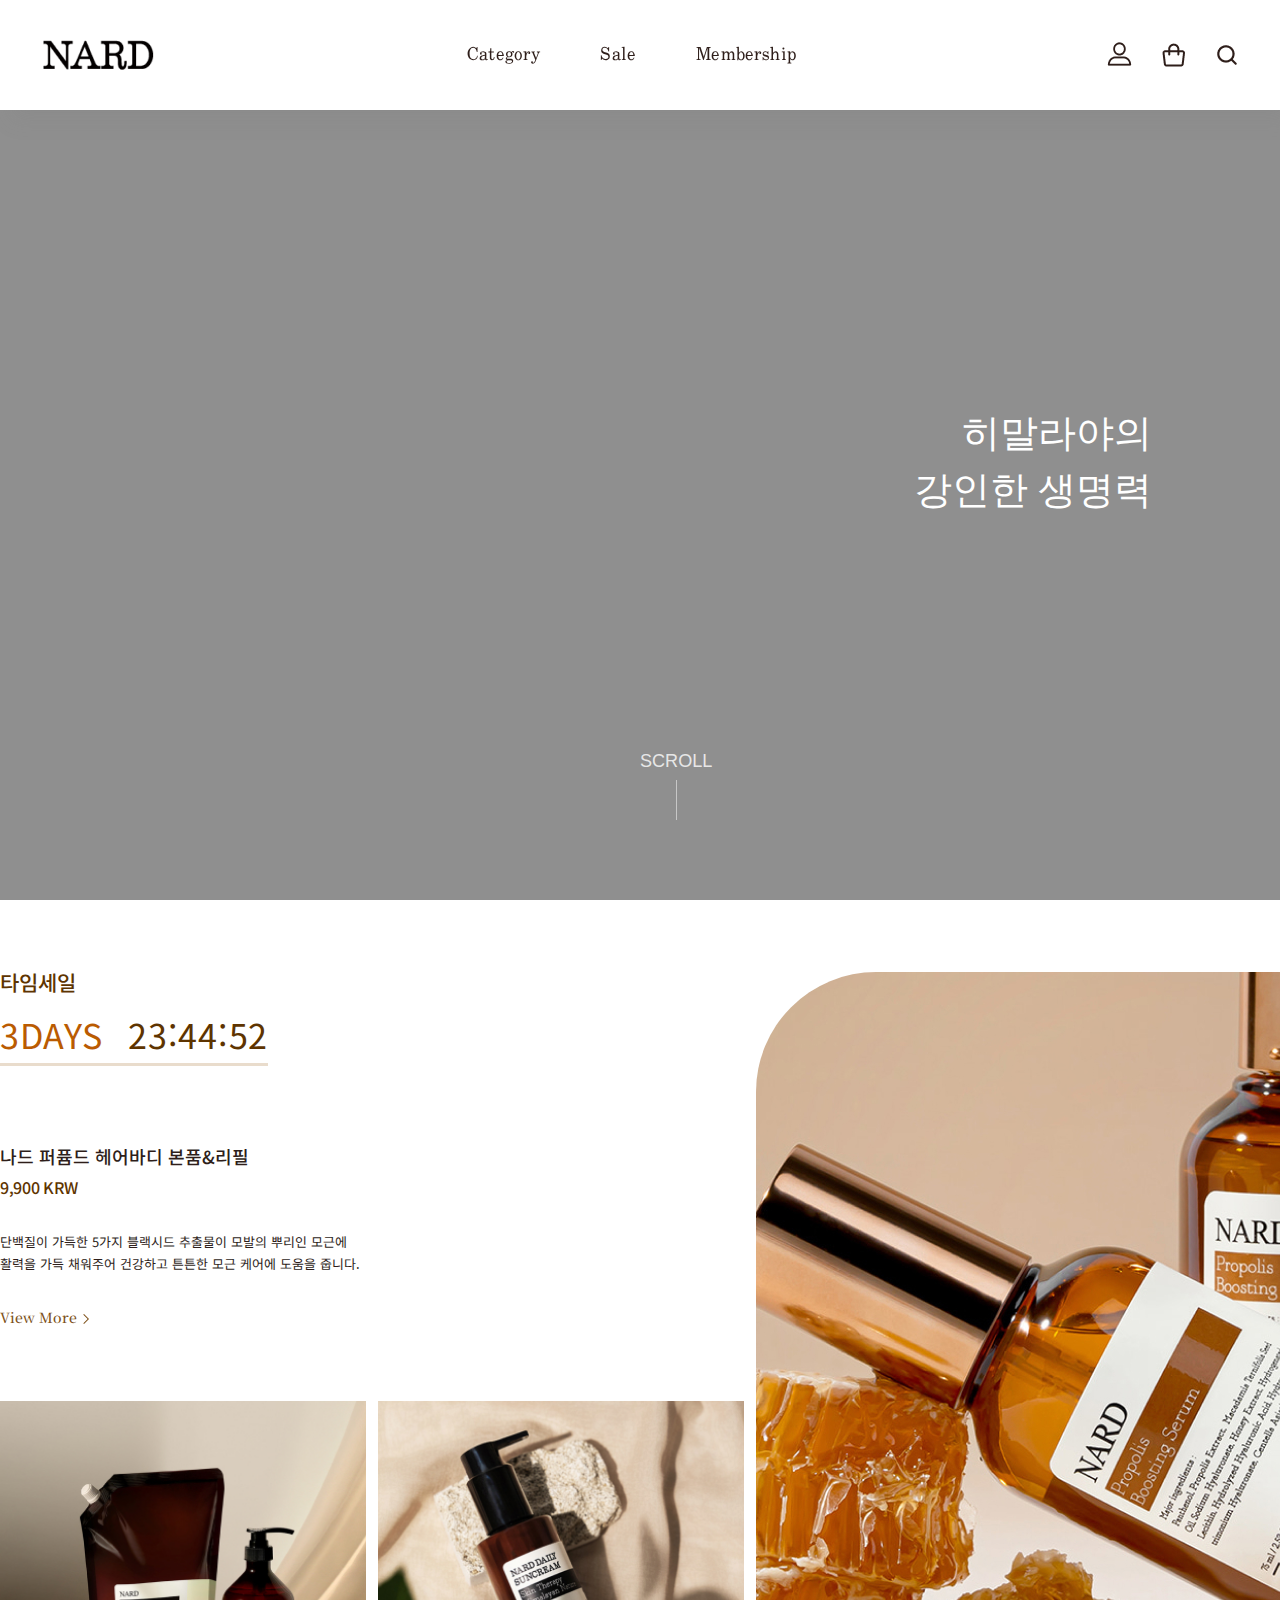
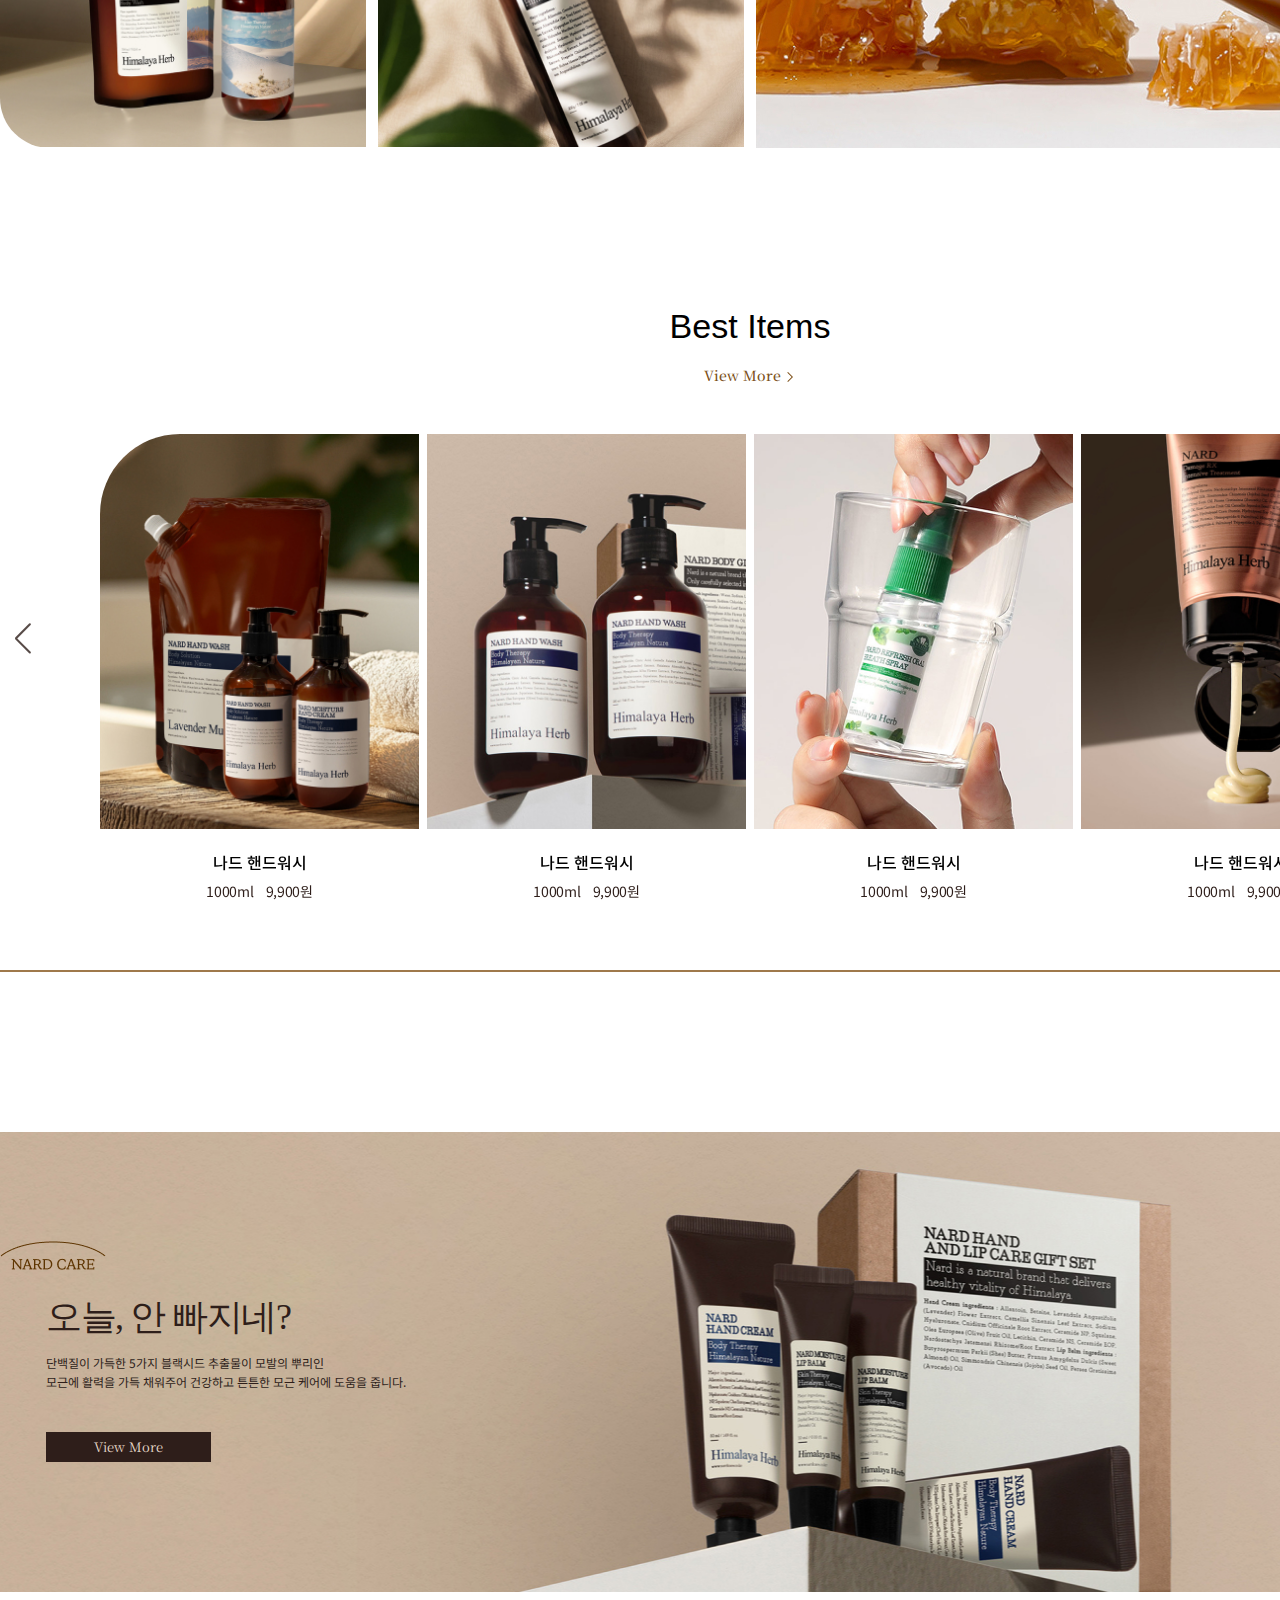
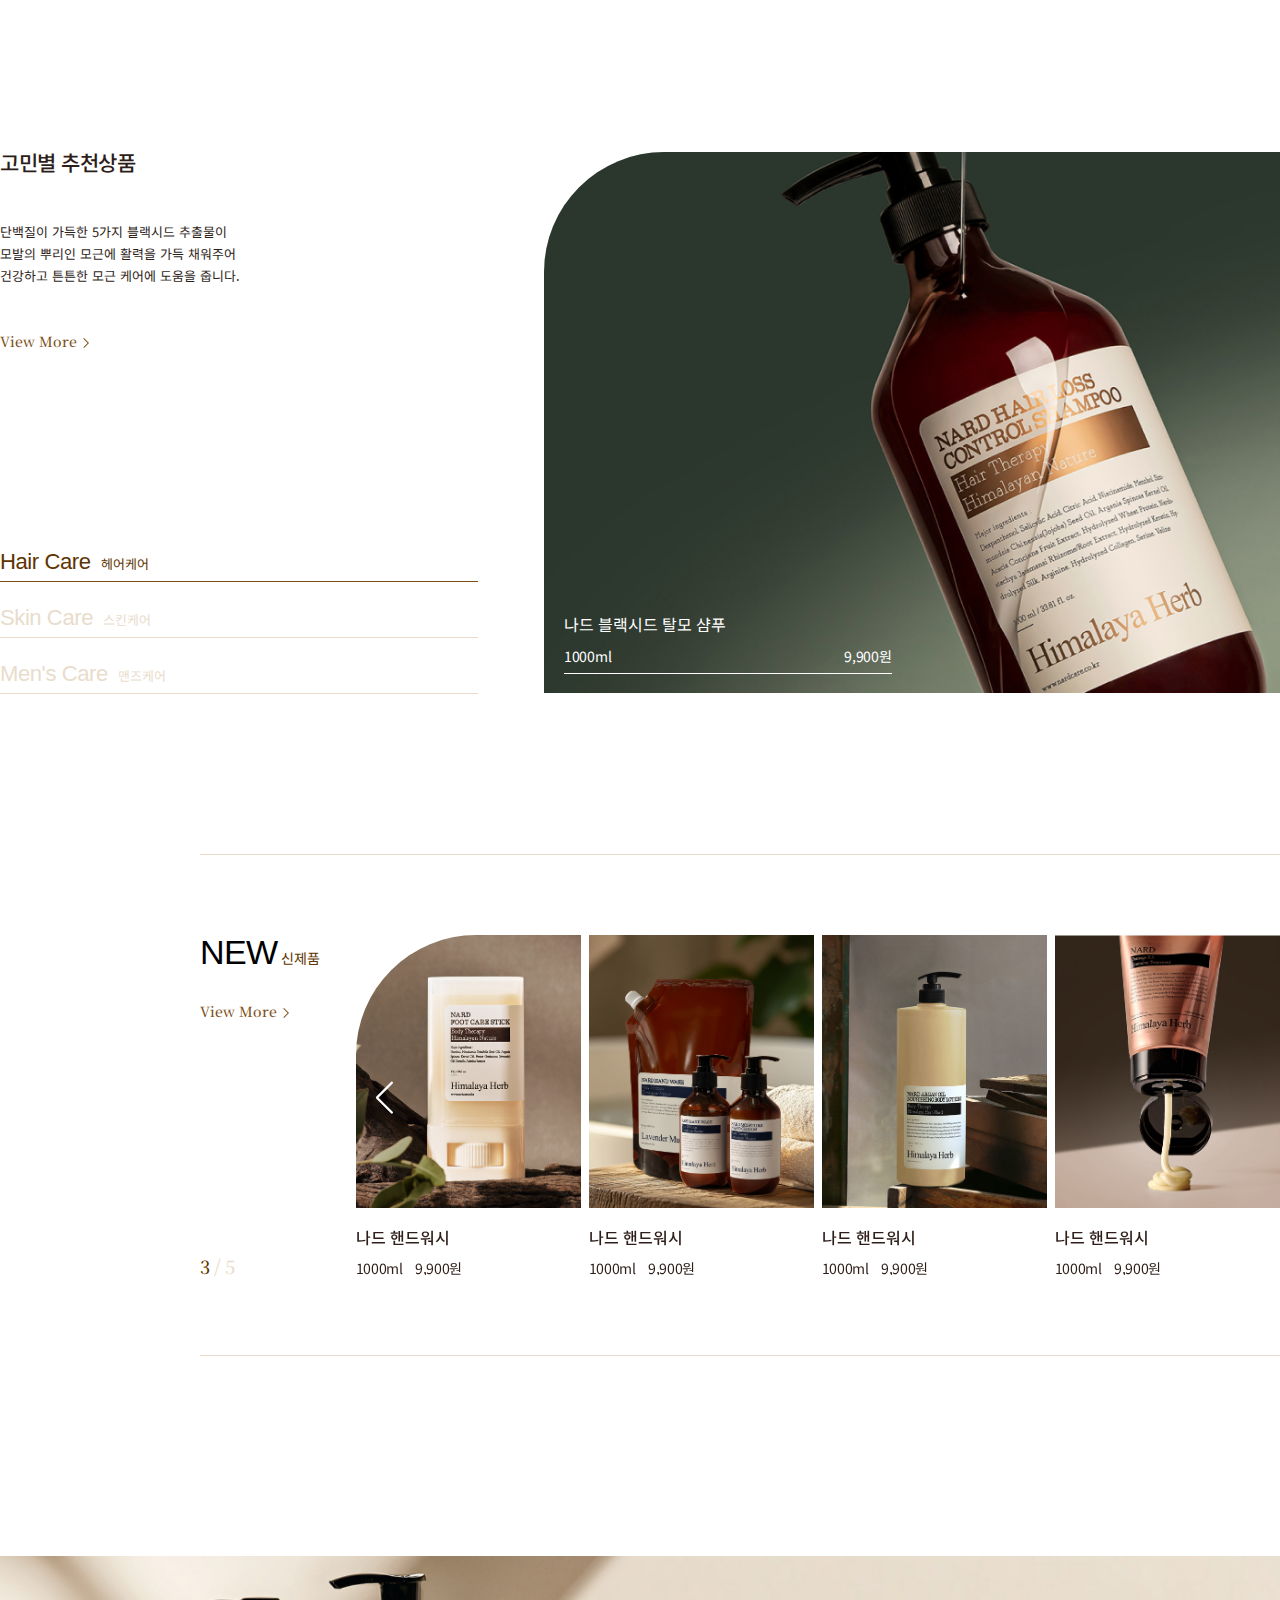
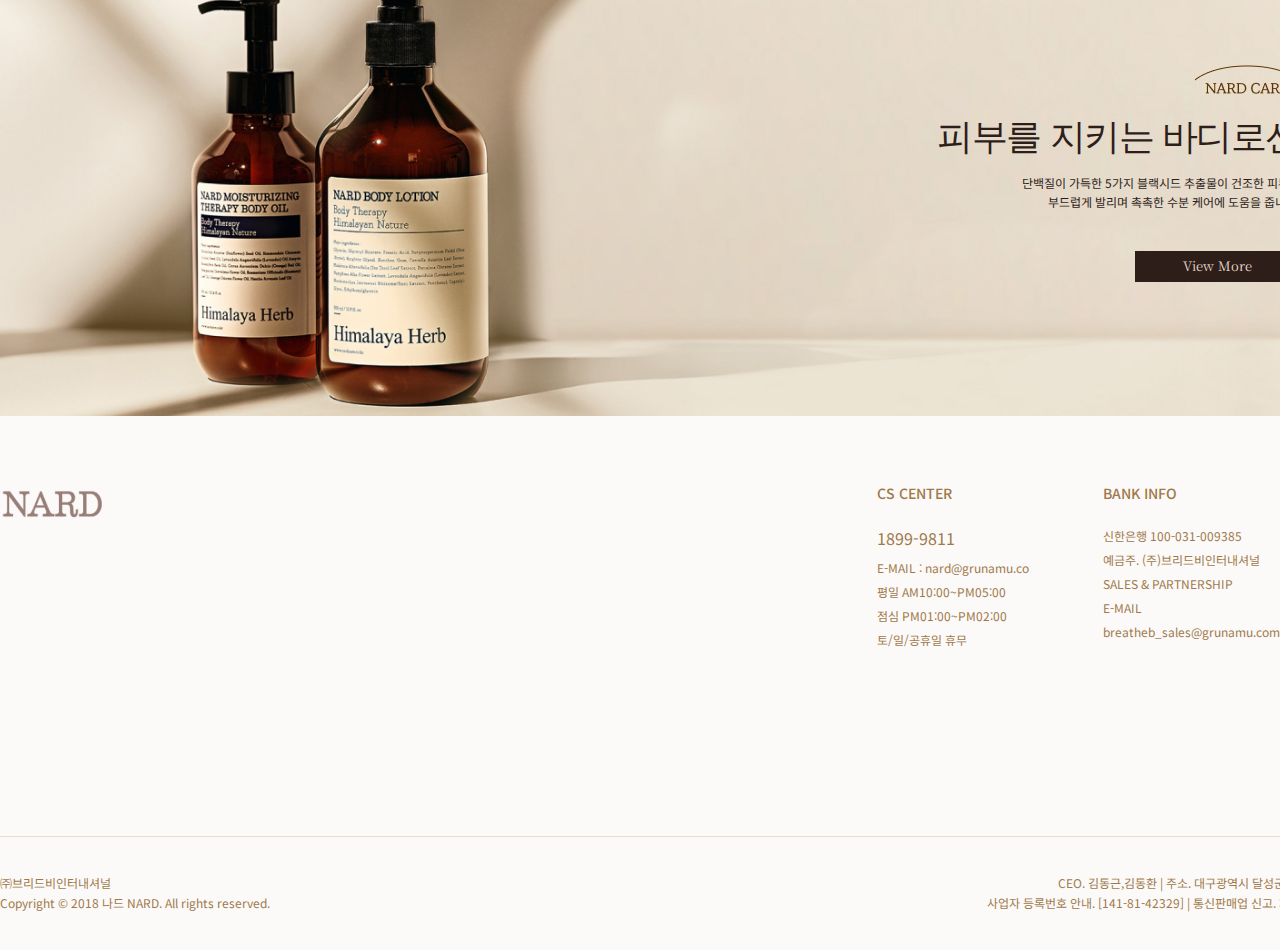
==== index.html @ 2976ea6f "Add files via upload" ====
<!DOCTYPE html>
<html lang="ko">
<head>
    <meta charset="UTF-8">
    <meta name="viewport" content="width=device-width, initial-scale=1.0">
    <title>메인페이지 | Nard</title>
    <!-- Swiper -->
    <link rel="stylesheet" href="https://cdn.jsdelivr.net/npm/swiper@11/swiper-bundle.min.css"/>
    <script src="https://cdn.jsdelivr.net/npm/swiper@11/swiper-bundle.min.js"></script>
    <!-- CSS 외부 스타일시트 -->
    <link rel="stylesheet" href="./styles/reset.css">
    <link rel="stylesheet" href="./styles/common.css">
    <link rel="stylesheet" href="./styles/index.css">
    <!-- 웹폰트 연결 -->
    <link href="https://fonts.googleapis.com/css2?family=Uchen&display=swap" rel="stylesheet">
    <link href="https://fonts.googleapis.com/css2?family=Noto+Serif+KR:wght@200..900&display=swap" rel="stylesheet">
    <link href="https://fonts.googleapis.com/css2?family=Noto+Sans+KR:wght@100..900&display=swap" rel="stylesheet">
    <!-- 마루부리 웹폰트 제거 -->
    <!-- <link href="https://hangeul.pstatic.net/hangeul_static/css/maru-buri.css" rel="stylesheet"> -->
    <!-- js -->
    <script src="./script/index.js" defer></script>
</head>
<body>
    <!-- 1. HEADER -->
    <header>
        <h1><a href="#"><img src="./images/nard_logo_w.png" alt="로고"></a></h1>
        <nav>
            <div class="category_wrap">
                <a href="#">Category</a>
                <div class="category_popup">
                    <ul>
                        <li><a href="#">헤어</a></li>
                        <li><a href="#">바디</a></li>
                        <li><a href="#">페이스</a></li>
                        <li><a href="#">베이비</a></li>
                        <li><a href="#">라이프스타일</a></li>
                    </ul>
                </div>
            </div>
            <div class="sale_wrap">
                <a href="#">Sale</a>
                <div class="sale_popup">
                    <ul>
                        <li><a href="#">2,025원 이벤트</a></li>
                        <li><a href="#">리필제품 할인</a></li>
                        <li><a href="#">단독핫딜</a></li>
                        <li><a href="#">클리어런스</a></li>
                        <li><a href="#">베스트 1+1</a></li>
                    </ul>
                </div>
            </div>
            <a href="#" class="h_membership">Membership</a>
        </nav>
        <div class="h_right">
            <a href="#" class="login"><img src="./images/icon_login.png" alt="로그인"></a>
            <a href="#" class="shopping"><img src="./images/icon_shopping.png" alt="장바구니 바로가기"></a>
            <div class="search">
                <a href="#"><img src="./images/icon_search.png" alt="검색하기"></a>
                <!-- 검색하기 클릭 시 뜨는 검색팝업 영역 -->
                <div class="search_popup">
                    <div class="search_wrap">
                        <form action="#" method="get" id="searchFrm">
                            <input type="text" name="user_search" id="user_search" placeholder="검색어를 입력해주세요">
                            <button type="button" id="search_btn"><img src="./images/icon_search.png" alt="검색버튼"></button>
                        </form>
                        <ul>
                            <li class="search_t">인기 검색어</li>
                            <li>퍼퓸드헤어바디</li>
                            <li>블랙시드 탈모샴푸</li>
                            <li>히말라야 허브 트리트먼트</li>
                        </ul>
                        <a href="#" class="close">
                            <span>닫기</span>
                            <img src="./images/icon_arrow_bottom.png" alt="">
                        </a>
                    </div>
                </div>
            </div>
        </div>
    </header>
    <main>
        <!-- ================================================2. 메인 BNR -->
        <div class="bnr">
            <div class="b_wrap">
                <!-- video 어떻게 넣을지 생각.. -->
                <h1>히말라야의<br>강인한 생명력</h1>
                <div class="scroll">
                    <span>SCROLL</span>
                    <span class="s_line"></span>
                </div>
                <!-- 임시 video -> 작업 후 autoplay 넣기 -->
                <video src="./images/nard.mp4" autoplay muted loop></video>
            </div>
        </div>
        <!-- =================================================== 3. 타임세일 -->
        <div class="time_wrap">
            <div class="t_left">
                <h2 class="t_h2">타임세일</h2>
                <div class="time">
                    <span>3DAYS</span>
                    <span class="left_time">23:44:47</span>
                </div>
                <p class="t_product_name">나드 퍼퓸드 헤어바디 본품&리필</p>
                <p class="t_price">9,900 KRW</p>
                <p class="detail">단백질이 가득한 5가지 블랙시드 추출물이 모발의 뿌리인 모근에<br> 활력을 가득 채워주어 건강하고 튼튼한 모근 케어에 도움을 줍니다.</p>
                <a href="#" class="view_more">
                    <span>View More</span>
                    <img src="./images/icon_arrow_14.png" alt="">
                </a>
                <div class="t_product">
                    <a href="#" class="t_product_small_left"><img src="./images/product_timesale_small01.jpg" alt=""></a>
                    <a href="#" class="t_product_small_right"><img src="./images/product_timesale_small02.jpg" alt=""></a>
                </div>
            </div>
            <p class="t_right">
                <img src="./images/product_timesale_big.jpg" alt="">
            </p>
        </div>
        <!-- 4. BEST ITEMS -->
        <div class="best_wrap">
            <h2 class="b_h2">Best Items</h2>
            <a href="#" class="view_more">
                <span>View More</span>
                <img src="./images/icon_arrow_14.png" alt="이전 베스트 제품">
            </a>
            <div class="b_container">
                <div class="swiper-button-prev b_prev"></div>
                <div class="swiper b_swiper">
                    <div class="swiper-wrapper">
                        <div class="swiper-slide b1">
                            <a href="#" class="b_product">
                                <p class="b_img"><img src="./images/product_best01.jpg" alt=""></p>
                                <p class="p_title">나드 핸드워시</p>
                                <div class="p_info">
                                    <p class="volume">1000ml</p>
                                    <p class="price">9,900원</p>
                                </div>
                            </a>
                        </div>
                        <div class="swiper-slide b2">
                            <a href="#" class="b_product">
                                <p class="b_img"><img src="./images/product_best02.jpg" alt=""></p>
                                <p class="p_title">나드 핸드워시</p>
                                <div class="p_info">
                                    <p class="volume">1000ml</p>
                                    <p class="price">9,900원</p>
                                </div>
                            </a>
                        </div>
                        <div class="swiper-slide b3">
                            <a href="#" class="b_product">
                                <p class="b_img"><img src="./images/product_best03.jpg" alt=""></p>
                                <p class="p_title">나드 핸드워시</p>
                                <div class="p_info">
                                    <p class="volume">1000ml</p>
                                    <p class="price">9,900원</p>
                                </div>
                            </a>
                        </div>
                        <div class="swiper-slide b4">
                            <a href="#" class="b_product">
                                <p class="b_img"><img src="./images/product_best04.jpg" alt=""></p>
                                <p class="p_title">나드 핸드워시</p>
                                <div class="p_info">
                                    <p class="volume">1000ml</p>
                                    <p class="price">9,900원</p>
                                </div>
                            </a>
                        </div>
                        <div class="swiper-slide b5">
                            <a href="#" class="b_product">
                                <p class="b_img"><img src="./images/product_best01.jpg" alt=""></p>
                                <p class="p_title">나드 핸드워시</p>
                                <div class="p_info">
                                    <p class="volume">1000ml</p>
                                    <p class="price">9,900원</p>
                                </div>
                            </a>
                        </div>
                        <div class="swiper-slide b5">
                            <a href="#" class="b_product">
                                <p class="b_img"><img src="./images/product_best02.jpg" alt=""></p>
                                <p class="p_title">나드 핸드워시</p>
                                <div class="p_info">
                                    <p class="volume">1000ml</p>
                                    <p class="price">9,900원</p>
                                </div>
                            </a>
                        </div>
                        <div class="swiper-slide b5">
                            <a href="#" class="b_product">
                                <p class="b_img"><img src="./images/product_best03.jpg" alt=""></p>
                                <p class="p_title">나드 핸드워시</p>
                                <div class="p_info">
                                    <p class="volume">1000ml</p>
                                    <p class="price">9,900원</p>
                                </div>
                            </a>
                        </div>
                    </div>
                </div>
                <div class="swiper-button-next b_next"></div>
                <!-- 스와이퍼 페이지네이션 -->
                <p class="page">
                    <span class="page_now">1</span>
                    <span>/</span>
                    <span class="page_all">3</span>
                </p>
                <!-- 진행 스크롤 -->
                <div class="event-scrollbar b_scroll">
                    <div class="active-scrollbar"></div>
                </div>
            </div>
        </div>
        <!-- 5. 광고 BNR1 -->
        <div class="bnr_wrap bnr1">
            <div class="bnr_content">
                <p class="bnr_icon"><img src="./images/icon_bnr.png" alt=""></p>
                <h1>오늘, 안 빠지네?</h1>
                <p class="bnr_detail">
                    단백질이 가득한 5가지 블랙시드 추출물이 모발의 뿌리인<br> 모근에 활력을 가득 채워주어 건강하고 튼튼한 모근 케어에 도움을 줍니다.
                </p>
                <a href="#" class="view_more_b">View More</a>
            </div>
        </div>
        <!-- 6. 고민별 추천상품 -->
        <div class="recommend_wrap">
            <div class="rec_left">
                <div class="rec_title">
                    <h2 class="recommend">고민별 추천상품</h2>
                    <p class="detail">단백질이 가득한 5가지 블랙시드 추출물이<br> 모발의 뿌리인 모근에 활력을 가득 채워주어<br> 건강하고 튼튼한 모근 케어에 도움을 줍니다.</p>
                    <a href="#" class="view_more">
                        <span>View More</span>
                        <img src="./images/icon_arrow_14.png" alt="이전 제품">
                    </a>
                </div>
                <div class="rec_category">
                    <a class="hair active" href="#">
                        <p class="care_t">Hair Care</p>
                        <p class="care_sub">헤어케어</p>
                    </a>
                    <a class="skin" href="#">
                        <p class="care_t">Skin Care</p>
                        <p class="care_sub">스킨케어</p>
                    </a>
                    <a class="men" href="#">
                        <p class="care_t">Men's Care</p>
                        <p class="care_sub">맨즈케어</p>
                    </a>
                </div>
            </div>
            <div class="rec_right_wrap">
                <div class="rec_right hair">
                    <a class="rec_img" href="#"><img src="./images/product_recommend_bg1.jpg" alt=""></a>
                    <div class="rec_detail">
                        <p class="p_title">나드 블랙시드 탈모 샴푸</p>
                        <div class="p_info">
                            <p class="volume">1000ml</p>
                            <p class="price">9,900원</p>
                        </div>
                    </div>
                    <ul>
                        <li><a href="#" class="active"><img src="./images/product_rec_01.jpg" alt="고민별 헤어 추천상품1"></a></li>
                        <li><a href="#"><img src="./images/product_rec_02.jpg" alt="고민별 헤어 추천상품2"></a></li>
                        <li><a href="#"><img src="./images/product_rec_03.jpg" alt="고민별 헤어 추천상품3"></a></li>
                        <li><a href="#"><img src="./images/product_rec_04.jpg" alt="고민별 헤어 추천상품4"></a></li>
                    </ul>
                </div>
                <div class="rec_right skin"></div>
                <div class="rec_right men"></div>
            </div>
        </div>
        <!-- 7. 신상품 -->
        <div class="new_wrap">
            <div class="new_left">
                <div class="new_title">
                    <div class="n_title">
                        <h2>NEW</h2>
                        <p>신제품</p>
                    </div>
                    <a href="#" class="view_more">
                        <span>View More</span>
                        <img src="./images/icon_arrow_14.png" alt="이전 베스트 제품">
                    </a>
                </div>
                <p class="page">
                    <span class="page_now">1</span>
                    <span>/</span>
                    <span class="page_all">3</span>
                </p>
            </div>
            <div class="swiper new_swiper">
                <div class="n_btn">
                    <div class="swiper-button-prev n-prev"></div>
                </div>
                <div class="swiper-wrapper">
                    <div class="swiper-slide new1">
                        <a href="#"><img src="./images/product_new01.jpg" alt="신제품1 바로가기"></a>
                        <div class="swiper_detail">
                            <p class="p_title">나드 핸드워시</p>
                            <div class="p_info">
                                <p class="volume">1000ml</p>
                                <p class="price">9,900원</p>
                            </div>
                        </div>
                    </div>
                    <div class="swiper-slide new2">
                        <a href="#"><img src="./images/product_new02.jpg" alt="신제품2 바로가기"></a>
                        <p class="p_title">나드 핸드워시</p>
                        <div class="p_info">
                            <p class="volume">1000ml</p>
                            <p class="price">9,900원</p>
                        </div>
                    </div>
                    <div class="swiper-slide new3">
                        <a href="#"><img src="./images/product_new03.jpg" alt="신제품3 바로가기"></a>
                        <p class="p_title">나드 핸드워시</p>
                        <div class="p_info">
                            <p class="volume">1000ml</p>
                            <p class="price">9,900원</p>
                        </div>
                    </div>
                    <div class="swiper-slide new4">
                        <a href="#"><img src="./images/product_new04.jpg" alt="신제품1 바로가기"></a>
                        <p class="p_title">나드 핸드워시</p>
                        <div class="p_info">
                            <p class="volume">1000ml</p>
                            <p class="price">9,900원</p>
                        </div>
                    </div>
                    <div class="swiper-slide new5">
                        <a href="#"><img src="./images/product_new02.jpg" alt="신제품1 바로가기"></a>
                        <p class="p_title">나드 핸드워시</p>
                        <div class="p_info">
                            <p class="volume">1000ml</p>
                            <p class="price">9,900원</p>
                        </div>
                    </div>
                </div>
            </div>
        </div>
        <!-- 8. 광고 BNR2 -->
        <div class="bnr_wrap bnr2">
            <div class="bnr_content">
                <p class="bnr_icon"><img src="./images/icon_bnr.png" alt=""></p>
                <h1>피부를 지키는 바디로션</h1>
                <p class="bnr_detail">
                    단백질이 가득한 5가지 블랙시드 추출물이 건조한 피부에<br>
                    부드럽게 발리며 촉촉한 수분 케어에 도움을 줍니다.
                </p>
                <a href="#" class="view_more_b">View More</a>
            </div>
        </div>
    </main>
    <!-- 9. FOOTER -->
    <footer>
        <div class="f_top">
            <h1><img src="./images/nard_logo_b.png" alt=""></h1>
            <div class="f_right">
                <ul>
                    <li>
                        <h2>CS CENTER</h2>
                        <p class="call">1899-9811</p>
                        <ul class="cs">
                            <li>E-MAIL : nard@grunamu.co</li>
                            <li>평일 AM10:00~PM05:00</li>
                            <li>점심 PM01:00~PM02:00</li>
                            <li>토/일/공휴일 휴무</li>
                        </ul>
                    </li>
                    <li>
                        <h2>BANK INFO</h2>
                        <ul class="bank">
                            <li>신한은행 100-031-009385</li>
                            <li>예금주. (주)브리드비인터내셔널</li>
                            <li>SALES & PARTNERSHIP</li>
                            <li>E-MAIL</li>
                            <li>breatheb_sales@grunamu.com</li>
                        </ul>
                    </li>
                    <li>
                        <a href="#">COMPANY</a>
                        <a href="#">AGREEMENT</a>
                        <a href="#">PRIVACY POLICY</a>
                        <a href="#">GUIDE</a>
                    </li>
                </ul>
            </div>
        </div>
        <address>
            <div class="a_wrap">
                <div class="a_left">
                    <p>㈜브리드비인터내셔널<br>
                        Copyright &copy; 2018 나드 NARD. All rights reserved.</p>
                </div>
                <div class="a_right">
                    <p>CEO. 김동근,김동환 | 주소. 대구광역시 달성군 다사읍 달구벌대로174길 10-9 DS타운 4층</p>
                    <p>사업자 등록번호 안내. [141-81-42329] | 통신판매업 신고. 제 2015-대구달성-0045 호[사업자정보확인]</p>
                </div>
            </div>
        </address>
    </footer>
</body>
</html>
---- styles/common.css ----
/* =======================================HEADER */
header {
    padding: 0 40px; display: flex; justify-content: space-between;
    align-items: center; height: 110px;
    position: fixed; top: 0; left: 0; width: 100%;
    z-index: 999;
    transition: background-color 0.25s;
    /* box-shadow: 10px 10px 20px rgba(121, 121, 121, 0.1); */
}
header h1 {}
header h1 a {}
header h1 a img {}
header nav {display: flex; height: 100%; align-items: center;}
header nav .category_wrap {}
header nav .category_wrap > a {
    font-family: "Uchen", serif;
    font-size: 1.125rem; color: #fff;
    letter-spacing: 0.01em;
}
/* 카테고리 공통 */
header nav ul li a {color: #fff;}
/* 카테고리 서브팝업 */
header nav .category_wrap {height: 100%; padding-top: 45px;}
header nav .category_wrap:hover > .category_popup {display: block;}
header nav .sale_wrap:hover > .sale_popup {display: block;}
header nav .category_wrap .category_popup,
header nav .sale_popup {
    display: none;
    border-top: 1px solid rgba(255,255,255,1);
    background-color: rgba(255,255,255,1); width: 100%;
    position: fixed; top: 110px; left: 0; padding: 18px;
    border-top: 1px solid rgba(0,0,0,0.2);
}
header nav .category_wrap .category_popup ul,
header nav .sale_popup ul {
    display: flex; justify-content: center; align-items: center;
}
header nav .category_wrap .category_popup ul li,
header nav .sale_popup ul li {margin-right: 52px;}
header nav .sale_wrap {
    margin: 0 60px; padding-top: 45px; height: 100%;
}
header nav .category_wrap .category_popup ul li a {color: #2e1e1a}
header nav .sale_wrap > a {
    font-family: "Uchen", serif;
    font-size: 1.125rem; color: #fff;
    letter-spacing: 0.01em;
}
/* 세일 서브팝업 */
header nav .sale_wrap > .sale_popup {display: none;}
header nav .sale_wrap > .sale_popup > ul {}
header nav .sale_wrap > .sale_popup > ul li {}
header nav .sale_wrap > .sale_popup > ul li:first-child a {color: #BA5B01;}
header nav .sale_wrap > .sale_popup > ul li a {color: #2e1e1a}
header nav .h_membership {
    font-family: "Uchen", serif;
    font-size: 1.125rem; color: #fff;
    letter-spacing: 0.01em;
}
header .h_right {display: flex;}
header .h_right .login {}
header .h_right .shopping {margin: 0 28px;}
header .h_right .search {}
header .h_right .search > a {}
header .h_right .search > a img {}
/* 검색하기 클릭 시 뜨는 검색팝업 영역 */
header .h_right .search .search_popup {
    display: none;
    position: fixed; top: 0; left: 0; width: 100%;
    background-color: #fff; padding-top: 100px; padding-bottom: 24px;
}
header .h_right .search .search_popup .search_wrap {
    width: max-content; margin: 0 auto;
}
header .h_right .search .search_popup .search_wrap form {
    position: relative; margin-bottom: 20px;
}
header .h_right .search .search_popup .search_wrap form #user_search {
    width: 520px; background-color: #5E3400;
    padding: 16px 40px 16px 15px; font-size: 0.938rem; 
    border-radius: 3px;
}header .h_right .search .search_popup .search_wrap form #user_search::placeholder {
    color: #E9DCCC;
}
header .h_right .search .search_popup .search_wrap form #search_btn {
    position: absolute; right: 15px; top: 14px;
}
header .h_right .search .search_popup .search_wrap form #search_btn img {}
header .h_right .search .search_popup .search_wrap ul {}
header .h_right .search .search_popup .search_wrap ul .search_t {
    font-weight: 500; font-size: 1rem; padding: 0; margin-right: 24px;
    color: #000; margin-bottom: 62px; background: none;
}
header .h_right .search .search_popup .search_wrap ul li {
    background-color: #F7F1EA; font-size: 0.88rem;
    display: inline-block; padding: 8px;
    color: #5E3400;
}
header .h_right .search .search_popup .search_wrap .close {
    display: block; text-align: center;
}
header .h_right .search .search_popup .search_wrap .close span {
    font-size: 0.88rem; font-weight: 500; color: #5E3400;
}
header .h_right .search .search_popup .search_wrap .close img {}
---- styles/index.css ----
/* ================================== 공통 */
main {}
/* 더보기 */
main .view_more {display: flex; align-items: center;}
main .view_more span {
    font-family: "Noto Serif KR", serif;
    /* font-family: 'MaruBuriLight'; */
    font-size: 0.88rem; font-weight: 500;
    color: #7b4e15; margin-right: 2px;
    position: relative; bottom: 2px;
}
main .view_more img {}
/* 상품 설명 */
main .p_title {
    font-weight: 500;
}
main .p_info {}
main .p_info .price,
main .p_info .volume {
    display: inline-block;
    font-size: 0.88rem; color: #2e1e1a;
    letter-spacing: -0.02em;
}
main .p_info .price {margin-left: 8px;}
/* 페이지 터너 */
main .page span {
    font-family: "Noto Serif KR", serif;
    font-size: 1.13rem; font-weight: 500;
    color: #e9dccc;
}
main .page .page_now {color: #5E3400;}
main .page .page_all {}
main .best_wrap .b_scroll_wrap {
    width: 100%; height: 2px;
    background-color: #E6E6E6;
}
/* ======================= 2.메인 BNR */
main .bnr {
    height: 100vh; position: relative;
    overflow: hidden;
}
main .bnr .b_wrap {}
main .bnr .b_wrap::after {
    content: '';
    position: absolute; left: 0; top: 0;
    width: 100%; height: 100vh;
    background-color: rgba(0,0,0,0.44);
    z-index: 100;
}
main .bnr .b_wrap h1,
main .bnr .b_wrap .scroll {z-index: 200;}
main .bnr .b_wrap h1 {
    position: absolute; right: 10%; top: 45%;
    font-family: "MaruBuri", sans-serif;
    font-size: 2.36rem; line-height: 1.5;
    color: #fff; text-align: right;
}
main .bnr .b_wrap .scroll {
    position: absolute; left: 50%; bottom: 80px;
    width: max-content;
}
main .bnr .b_wrap .scroll span {
    font-family: "MaruBuri", sans-serif;
    font-size: 1.13rem;
    color: rgba(255,255,255,0.8);
}
main .bnr .b_wrap .scroll .s_line {
    display: block; margin: 0 auto;
    width: 1px; height: 40px; background-color: rgba(255,255,255,0.5);
    margin-top: 10px;
}
main .bnr .b_wrap video {width: 100%;}
/* ================================================3. 타임세일 */
main .time_wrap {
    width: 1500px; margin: 160px auto; margin-top: 72px;
    display: flex; justify-content: space-between;

}
main .time_wrap > * {width: calc((100% - 12px) / 2);}
main .time_wrap .t_left {}
main .time_wrap .t_left .t_h2 {
    font-size: 1.31rem; font-weight: 500;
    color: #5E3400; margin-bottom: 24px;
}
main .time_wrap .t_left .time {
    padding-bottom: 12px; 
    border-bottom: 3px solid #e9dccc;
    display: inline-block; margin-bottom: 81px;
}
main .time_wrap .t_left .time span {
    font-size: 2.13rem; color: #BA5B01;
    letter-spacing: 0.02em;
}
main .time_wrap .t_left .time .left_time {
    margin-left: 22px; color: #5E3400;
}
main .time_wrap .t_left .t_product_name {
    color: #2e1e1a;
    font-size: 1.13rem; font-weight: 500;
    margin-bottom: 14px;
}
main .time_wrap .t_left .t_price {
    color: #5E3400;
    font-weight: 500;
    letter-spacing: -0.02em; margin-bottom: 36px;
}
main .time_wrap .t_left .detail {
    font-size: 0.81rem; line-height: 1.7;
    color: #2e1e1a; margin-bottom: 36px;
}
main .time_wrap .t_left .view_more {margin-bottom: 75px;}
main .time_wrap .t_left .view_more span {}
main .time_wrap .t_left .view_more img {}
main .time_wrap .t_left .t_product {display: flex; justify-content: space-between;}
main .time_wrap .t_left .t_product * {
    width: calc((100% - 12px) / 2);
}
main .time_wrap .t_left .t_product .t_product_small_left {
    border-radius: 0 0 0 50px; 
    overflow: hidden;
}
main .time_wrap .t_left .t_product .t_product_small_left img {
    width: 100%;
    transition: transform 0.2s;
}
main .time_wrap .t_left .t_product .t_product_small_left img:hover {
    transform: scale(1.08);
}
main .time_wrap .t_left .t_product .t_product_small_right {overflow: hidden;}
main .time_wrap .t_left .t_product .t_product_small_right img {
    width: 100%;  transition: transform 0.2s;
}
main .time_wrap .t_left .t_product .t_product_small_right img:hover {
    transform: scale(1.08);
}
main .time_wrap .t_right {border-radius: 120px 0 0 0; overflow: hidden;}
main .time_wrap .t_right img {
    width: 100%;
    height: max-content; transition: transform 0.2s;
}
main .time_wrap .t_right img:hover {
    transform: scale(1.05);
}
/* ======================================================4. BEST ITEMS */
main .best_wrap {width: 1500px; margin: 0 auto; margin-bottom: 160px;}
main .best_wrap .b_h2 {
    font-family: "MaruBuri", sans-serif;
    font-size: 2.13rem; font-weight: 500;
    text-align: center; margin-bottom: 26px;
}
main .best_wrap .view_more {justify-content: center; margin-bottom: 50px;}
main .best_wrap .view_more span {}
main .best_wrap .view_more img {}
main .best_wrap .b_container {
    position: relative; margin-bottom: 20px;
}
main .best_wrap .b_container::after {
    content: ''; width: 71px; height: 69px; /* background-color: aqua; */
    position: absolute; right: 100px; top: 326px; z-index: 999;
    background-image: url(../images/best_z_img_2.png);
    background-position: center; background-size: cover;
}
main .best_wrap .b_container .b_swiper {
    margin: 0 auto; position: relative;
    width: 1300px; height: 500px;
    border-radius: 80px 0 0 0; overflow: hidden;
}
main .best_wrap .b_container .b_swiper .swiper-wrapper {}
main .best_wrap .b_container .b_swiper .swiper-slide {}
main .best_wrap .b_container .b_swiper .b_product {}
main .best_wrap .b_container .b_swiper .b_product .b_img {width: 100%;}
main .best_wrap .b_container .b_swiper .b_product .b_img img {width: 100%;}
main .best_wrap .b_container .b_swiper .b_product .p_title {
    text-align: center; margin-top: 24px;
}
main .best_wrap .b_container .b_swiper .b_product .p_info {
    text-align: center; margin-top: 12px;
}
main .best_wrap .b_container .b_swiper .b_product .p_title .volume {}
main .best_wrap .b_container .b_swiper .b_product .p_title .price {}
main .best_wrap .page {
    text-align: right; margin-bottom: 18px;
}
main .best_wrap .b_container .btn {
    position: absolute; left: 20px; top: 20px;
    background: yellow;
    width: 100px; height: 100px;
}
main .best_wrap .page span {
    font-family: "Noto Serif KR", serif;
    font-size: 1.13rem; font-weight: 500;
    color: #e9dccc;
}
/* best 스와이퍼 버튼 */
main .best_wrap .b_container .swiper-button-prev,
main .best_wrap .b_container .swiper-button-next {
    color: #2e1e1a; position: absolute; top: 38%;
    transform: scale(0.7); opacity: 0.8;
}
main .best_wrap .b_container .swiper-button-prev {
    z-index: 999;
}
main .best_wrap .page .page_now {color: #5E3400;}
main .best_wrap .page .page_all {}
/* best 페이지 스크롤 */
main .best_wrap .event-scrollbar {
    width: 1500px; height: 2px;
    background: #E6E6E6;
}
main .best_wrap .event-scrollbar .active-scrollbar {
    width: 0%; height: 2px; background: #9F794b;
}
/* ================================5. 광고 bnr1 */
main .bnr1 {
    background-image: url(../images/brn1.jpg);
    background-size: cover; background-position: center;
    height: 460px; margin-bottom: 160px;
}
main .bnr_wrap .bnr_content {padding-top: 109px; width:1500px; margin: 0 auto;}
main .bnr_wrap .bnr_content .bnr_icon {}
main .bnr_wrap .bnr_content .bnr_icon img {}
main .bnr_wrap .bnr_content h1 {
    font-family: 'MaruBuriSemiBold';
    margin-top: 24px; margin-left: 46px;
    font-size: 2.25rem; letter-spacing: -0.04em;
    color: #2e1e1a; font-weight: 500;
}
main .bnr_wrap .bnr_content .bnr_detail {
    margin-top: 18px; margin-left: 46px;
    font-size: 0.75rem; line-height: 1.6;
    color: #2e1e1a;
}
main .bnr_wrap .bnr_content .view_more_b:hover {background-color: #000000;}
main .bnr_wrap .bnr_content .view_more_b {
    display: inline-block;
    margin-top: 40px; margin-left: 46px;
    padding: 9px 48px; background-color: #2e1e1a;
    color: #e9dccc;
    font-family: "Noto Serif KR", serif;
    font-size: 0.81rem;
    transition: background-color 0.25s;
}
/* ============================6. 고민별 추천상품 */
main .recommend_wrap {
    width: 1500px; margin: 0 auto;
    display: flex; justify-content: space-between;
    margin-bottom: 160px;
}
main .recommend_wrap .rec_left {
    width: calc((100% - 66px) / 3);
    display: flex; flex-flow: column nowrap; justify-content: space-between;
}
main .recommend_wrap .rec_left .rec_title {}
main .recommend_wrap .rec_left .rec_title .recommend {
    font-size: 1.31rem; letter-spacing: -0.02em;
    font-weight: 500; color: #2e1e1a;
}
main .recommend_wrap .rec_left .rec_title .detail {
    display: inline-block; margin: 48px 0; line-height: 1.7;
    font-size: 0.81rem; color: #2e1e1a;
}
main .recommend_wrap .rec_left .rec_title .view_more {}
main .recommend_wrap .rec_left .rec_title .view_more span {}
main .recommend_wrap .rec_left .rec_title .view_more img {}
main .recommend_wrap .rec_left .rec_category {}
/* 공통요소 */
main .recommend_wrap .rec_left .rec_category > * {
    display: block; padding-bottom: 8px;
    border-bottom: 1px solid #e9dccc;
}
main .recommend_wrap .rec_left .rec_category .care_t {
    font-family: "MaruBuri", sans-serif;
    font-size: 1.38rem; color: #e9dccc;
    letter-spacing: -0.02em; display: inline-block;
    margin-right: 6px;
}
main .recommend_wrap .rec_left .rec_category .care_sub {
    font-size: 0.81rem;
    display: inline-block; color: #e9dccc;
}
/* 개별요소 */
main .recommend_wrap .rec_left .rec_category > .active {border-bottom: 1px solid #7b4e15;}
main .recommend_wrap .rec_left .rec_category > .active .care_t {color: #5E3400;}
main .recommend_wrap .rec_left .rec_category > .active .care_sub {color: #5E3400;}
main .recommend_wrap .rec_left .rec_category .skin {margin: 25px 0;}
main .recommend_wrap .rec_left .rec_category .skin .care_t {}
main .recommend_wrap .rec_left .rec_category .skin .care_sub {}
main .recommend_wrap .rec_left .rec_category .men {}
main .recommend_wrap .rec_left .rec_category .men .care_t {}
main .recommend_wrap .rec_left .rec_category .men .care_sub {}
main .recommend_wrap .rec_right_wrap {
    width: calc(((100% - 66px) / 3) * 2);
    position: relative;
}
main .recommend_wrap .rec_right .rec_img {
    display: block; overflow: hidden; border-radius: 120px 0 0 0;
}
main .recommend_wrap .rec_right .rec_img img {
    width: 100%; transition: transform 0.6s;
}
main .recommend_wrap .rec_right .rec_img img:hover {transform: scale(1.03);}
main .recommend_wrap .rec_right .rec_detail {position: absolute; left: 20px; bottom: 20px;}
main .recommend_wrap .rec_right .rec_detail .p_title {
    margin-bottom: 15px; color: #fff; font-weight: 400;
}
main .recommend_wrap .rec_right .rec_detail .p_info {
    border-bottom: 1px solid #fff; padding-bottom: 10px;
}
main .recommend_wrap .rec_right .rec_detail .p_info > * {color: #fff;}
main .recommend_wrap .rec_right .rec_detail .p_info .volume {margin-right: 221px;}
main .recommend_wrap .rec_right .rec_detail .p_info .price {}
main .recommend_wrap .rec_right ul {
    position: absolute; right: 20px; top: 20px;
    height: max-content;
}
main .recommend_wrap .rec_right ul li {
    height: 123px; margin-bottom: 4px;
}
main .recommend_wrap .rec_right ul li a {height: 100%;}
main .recommend_wrap .rec_right ul li a img {height: 100%;}
/* ======================================== 7. 신상품 */
main .new_wrap {
    display: flex; justify-content: space-between;
    padding: 80px 0; margin-left: 200px; overflow: hidden;
    margin-bottom: 200px; border-top: 1px solid #e9dccc; border-bottom: 1px solid #e9dccc;
}
main .new_wrap .new_left {
    width: calc((100% - 100px) * 0.2);
    display: flex; flex-flow: column nowrap; justify-content: space-between;
    position: relative;
}
main .new_wrap .new_left .new_title {}
main .new_wrap .new_left .new_title .n_title {}
main .new_wrap .new_left .new_title .n_title > * {display: inline-block;}
main .new_wrap .new_left .new_title .n_title h2 {
    font-family: "MaruBuri", sans-serif; letter-spacing: -0.02em;
    font-size: 2.13rem; font-weight: 500;
}
main .new_wrap .new_left .new_title .n_title p {color: #5E3400; font-size: 0.88rem;}
main .new_wrap .new_left .new_title .view_more {margin-top: 36px;}
main .new_wrap .new_left .new_title .view_more span {}
main .new_wrap .new_left .new_title .view_more img {}
main .new_wrap .new_left .page {}
main .new_wrap .new_left .page .page_now {}
main .new_wrap .new_left .page span {}
main .new_wrap .new_left .page .page_all {}
main .new_wrap .new_swiper {
    border-radius: 120px 0 0 0;
    position: relative;
}
main .new_wrap .new_swiper .swiper-wrapper {}
main .new_wrap .new_swiper .n_btn {
    position: absolute; top: 48%; left: 5px;
    background-color: aqua;
}
main .new_wrap .new_swiper  .swiper-button-prev {
    transform: scale(0.75);
    color: #fff
}
main .new_wrap .new_swiper .swiper-wrapper .swiper-slide {}
main .new_wrap .new_swiper .swiper-wrapper .swiper-slide a {}
main .new_wrap .new_swiper .swiper-wrapper .swiper-slide a img {width: 100%;}
main .new_wrap .new_swiper .swiper-wrapper .swiper-slide .p_title {
    color: #2e1e1a; margin-top: 20px; margin-bottom: 14px;
}
main .new_wrap .new_swiper .swiper-wrapper .swiper-slide .p_info {}
main .new_wrap .new_swiper .swiper-wrapper .swiper-slide .p_info .volume {}
main .new_wrap .new_swiper .swiper-wrapper .swiper-slide .p_info .price {}
/* =====================8. 광고 bnr2 */
main .bnr2 {
    background-image: url(../images/brn2.jpg);
    background-size: cover; background-position: center;
    height: 460px;
}
main .bnr2 .bnr_content {
    padding-top: 109px;  width: 1500px; margin: 0 auto;
    text-align: right; padding-right: 200px;
}
main .bnr2 .bnr_content .bnr_icon {}
main .bnr2 .bnr_content .bnr_icon img {}
main .bnr2 .bnr_content h1 {
    font-family: "MaruBuri", sans-serif;
    margin-top: 20px; margin-left: 46px;
    font-size: 2.25rem; letter-spacing: -0.04em;
    color: #2e1e1a; font-weight: 500;
}
main .bnr2 .bnr_content .bnr_detail {
    margin-top: 18px; margin-left: 46px;
    font-size: 0.75rem; line-height: 1.6;
    color: #2e1e1a;
}
main .bnr2 .bnr_content .view_more_b:hover {background-color: #0e0d0d;}
main .bnr2 .bnr_content .view_more_b {
    display: inline-block;
    margin-top: 40px; margin-left: 46px;
    padding: 9px 48px; background-color: #2e1e1a;
    color: #e9dccc;
    font-family: "Noto Serif KR", serif;
    font-size: 0.81rem;
    transition: background-color 0.3s;
}
/* =================================FOOTER */
footer {background-color: #FBFAF8;}
footer .f_top {
    width: 1500px; margin: 0 auto; padding-top: 70px; padding-right: 36px;
    display: flex; justify-content: space-between;
    border-right: 1px solid #e9dccc;
    height: 420px;
}
footer .f_top h1 {}
footer .f_top h1 img {}
footer .f_top .f_right {}
footer .f_top .f_right > ul {display: flex;}
footer .f_top .f_right > ul > li {
    font-size: 0.75rem;
    color: #9F794b; 
}
footer .f_top .f_right > ul > li:nth-child(1) {}
footer .f_top .f_right > ul > li:nth-child(2) {
    margin: 0 74px;
}
footer .f_top .f_right > ul > li li {margin-bottom: 12px;}
footer .f_top .f_right ul li h2 {
    font-size: 0.88rem; color: #9F794b;
    font-weight: 500; margin-bottom: 30px;
}
footer .f_top .f_right ul li .call {font-size: 1rem; margin-bottom: 16px;}
footer .f_top .f_right ul li .cs{}
footer .f_top .f_right ul li .cs li {}
footer .f_top .f_right ul li .bank {}
footer .f_top .f_right ul li .bank li {}
footer .f_top .f_right > ul > li a {
    display:block; color: #828282;
    margin-bottom: 30px; font-size: 0.75rem;
    padding-right: 16px;
}
footer address {
    padding: 36px 0;
    border-top: 1px solid #e9dccc;
}
footer address .a_wrap {
    width: 1500px; margin: 0 auto;
    display: flex; justify-content: space-between;
}
footer address .a_wrap .a_left {}
footer address .a_wrap .a_right {text-align: right;}
footer address .a_wrap .a_left p,
footer address .a_wrap .a_right p {
    font-size: 0.75rem; line-height: 1.7; color: #9F794b;
}
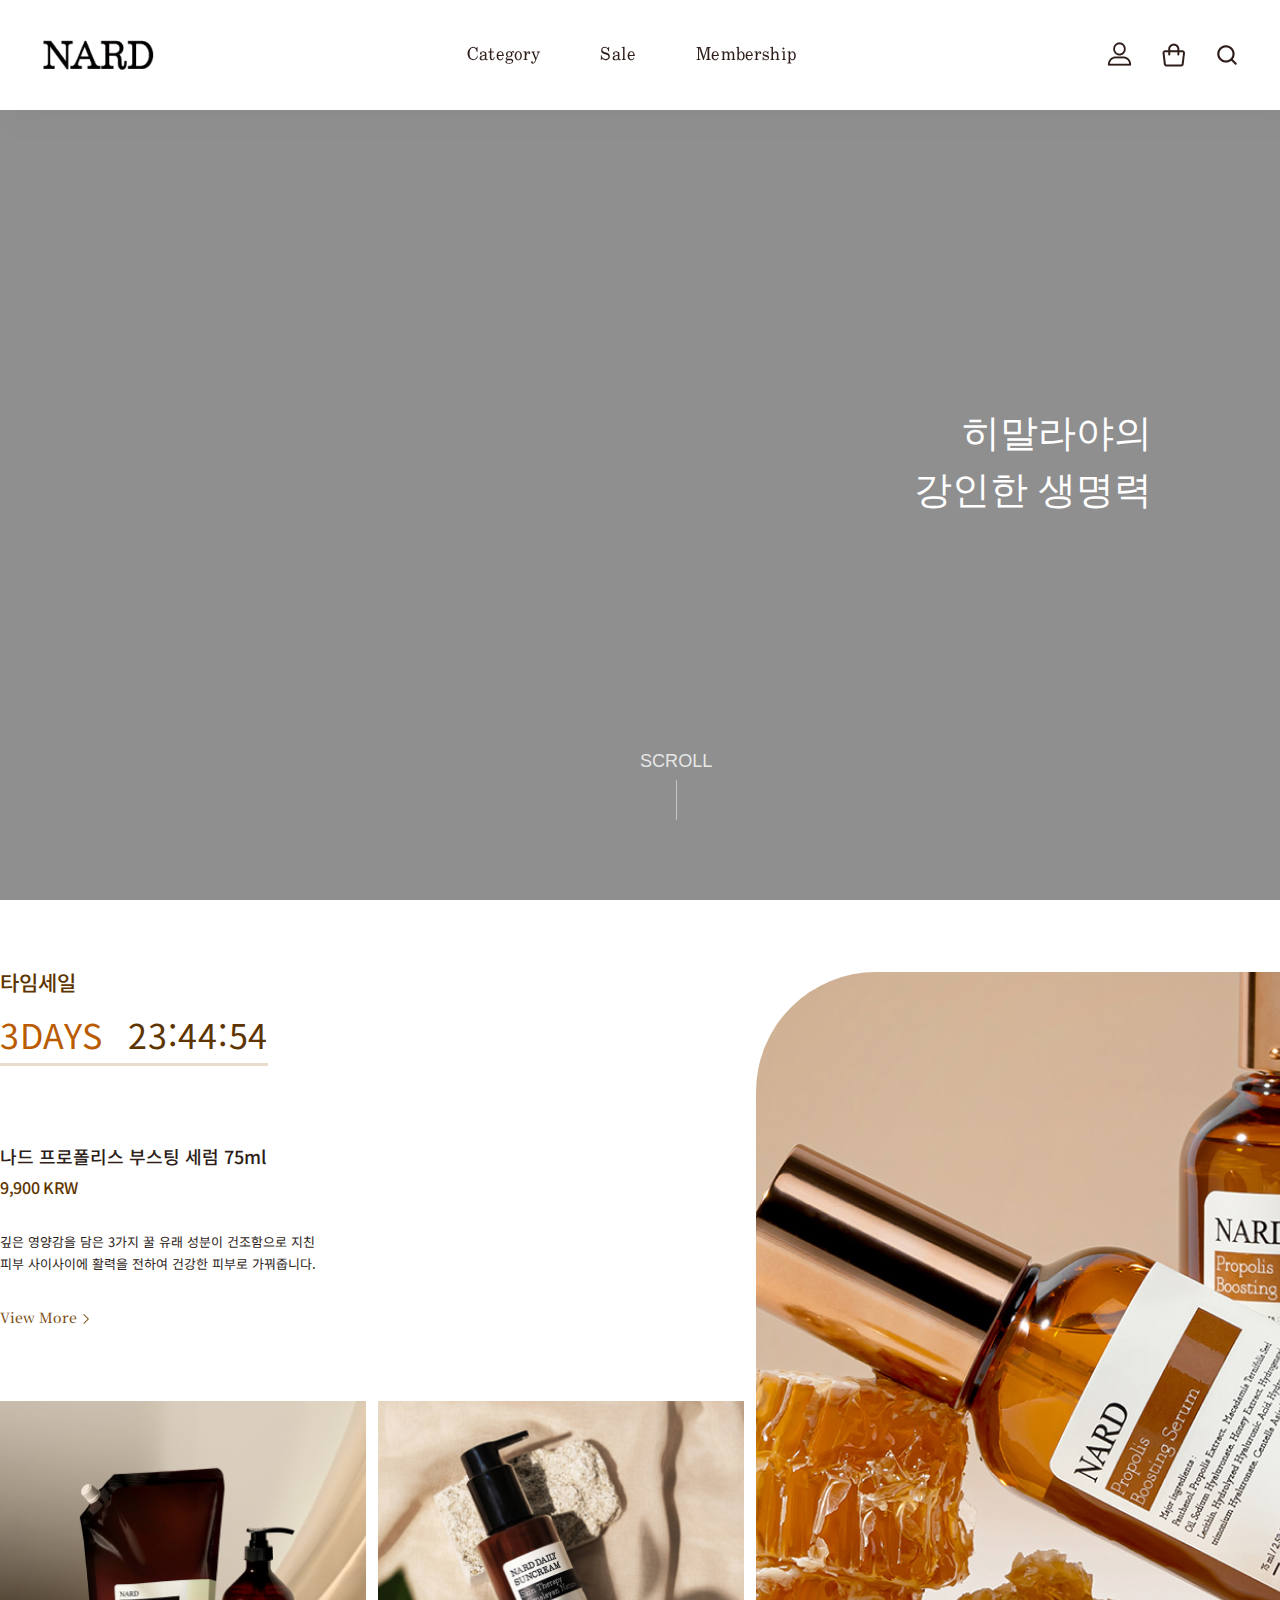
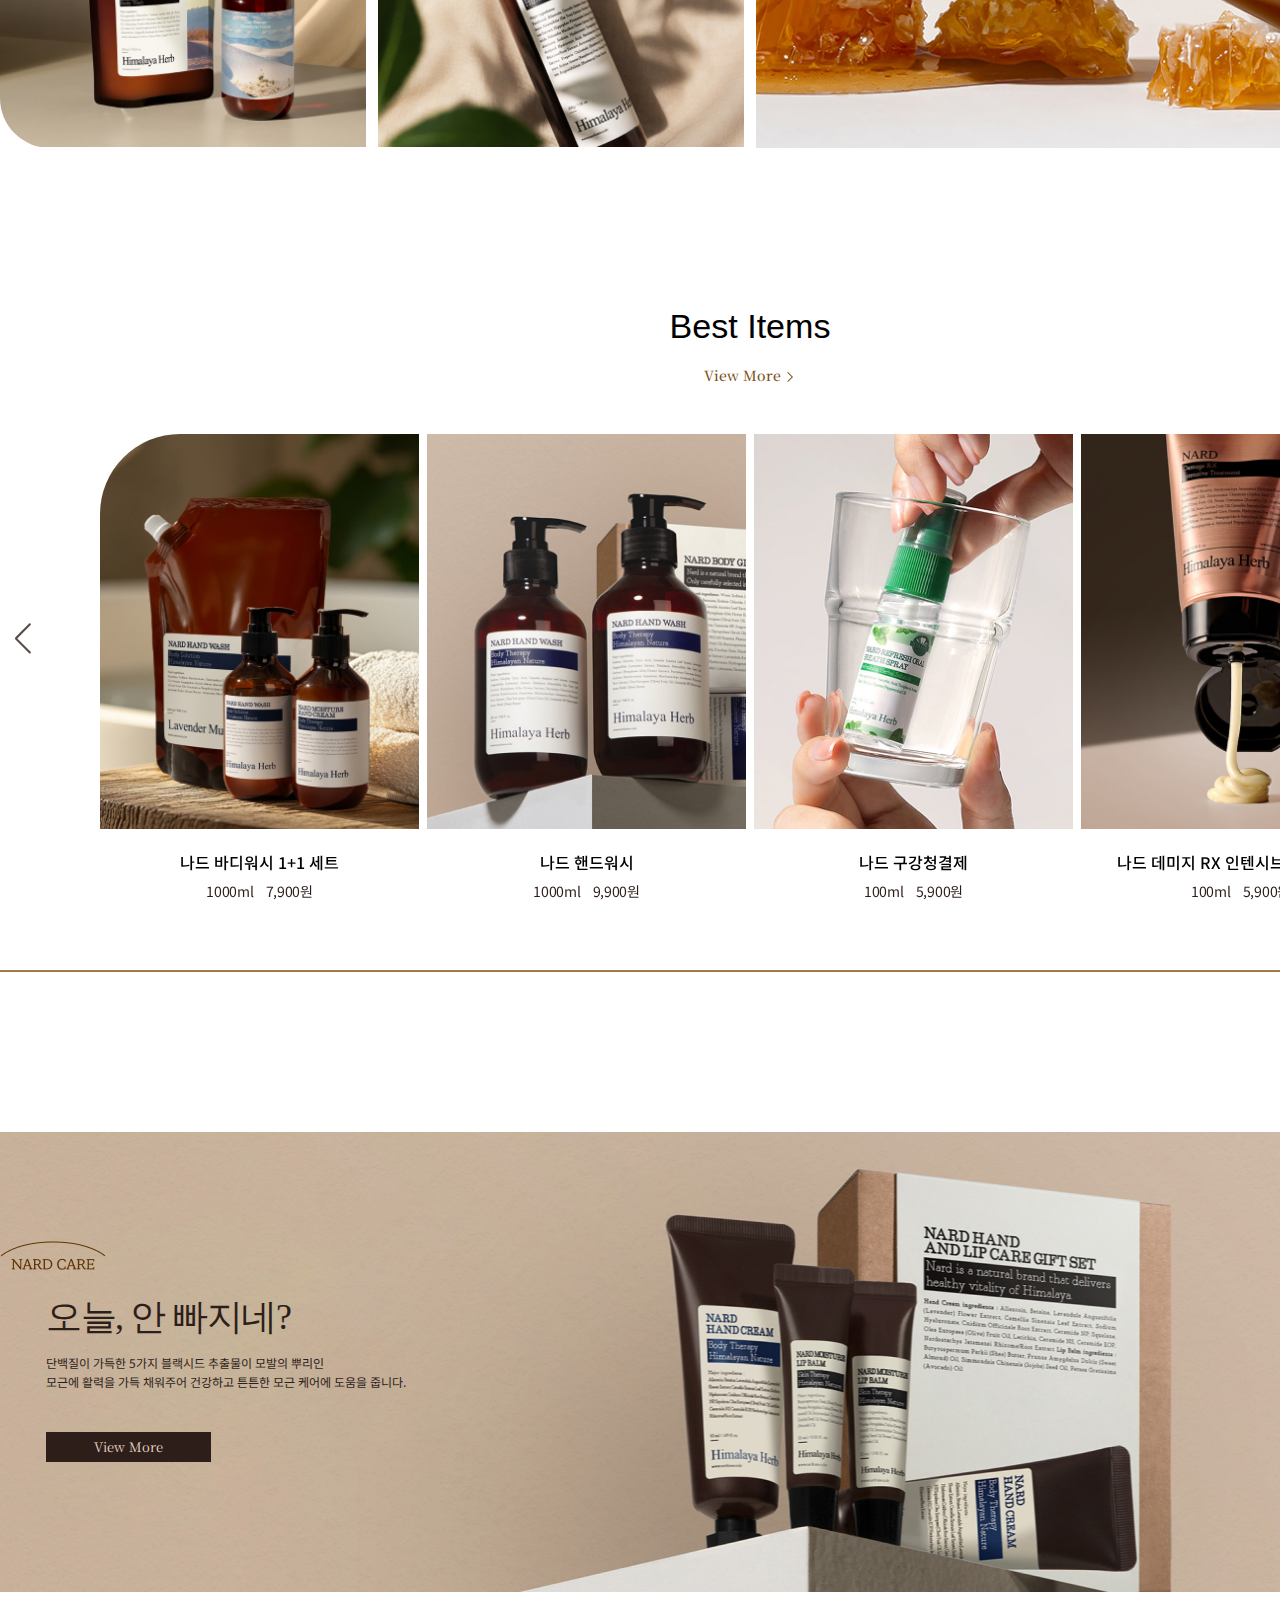
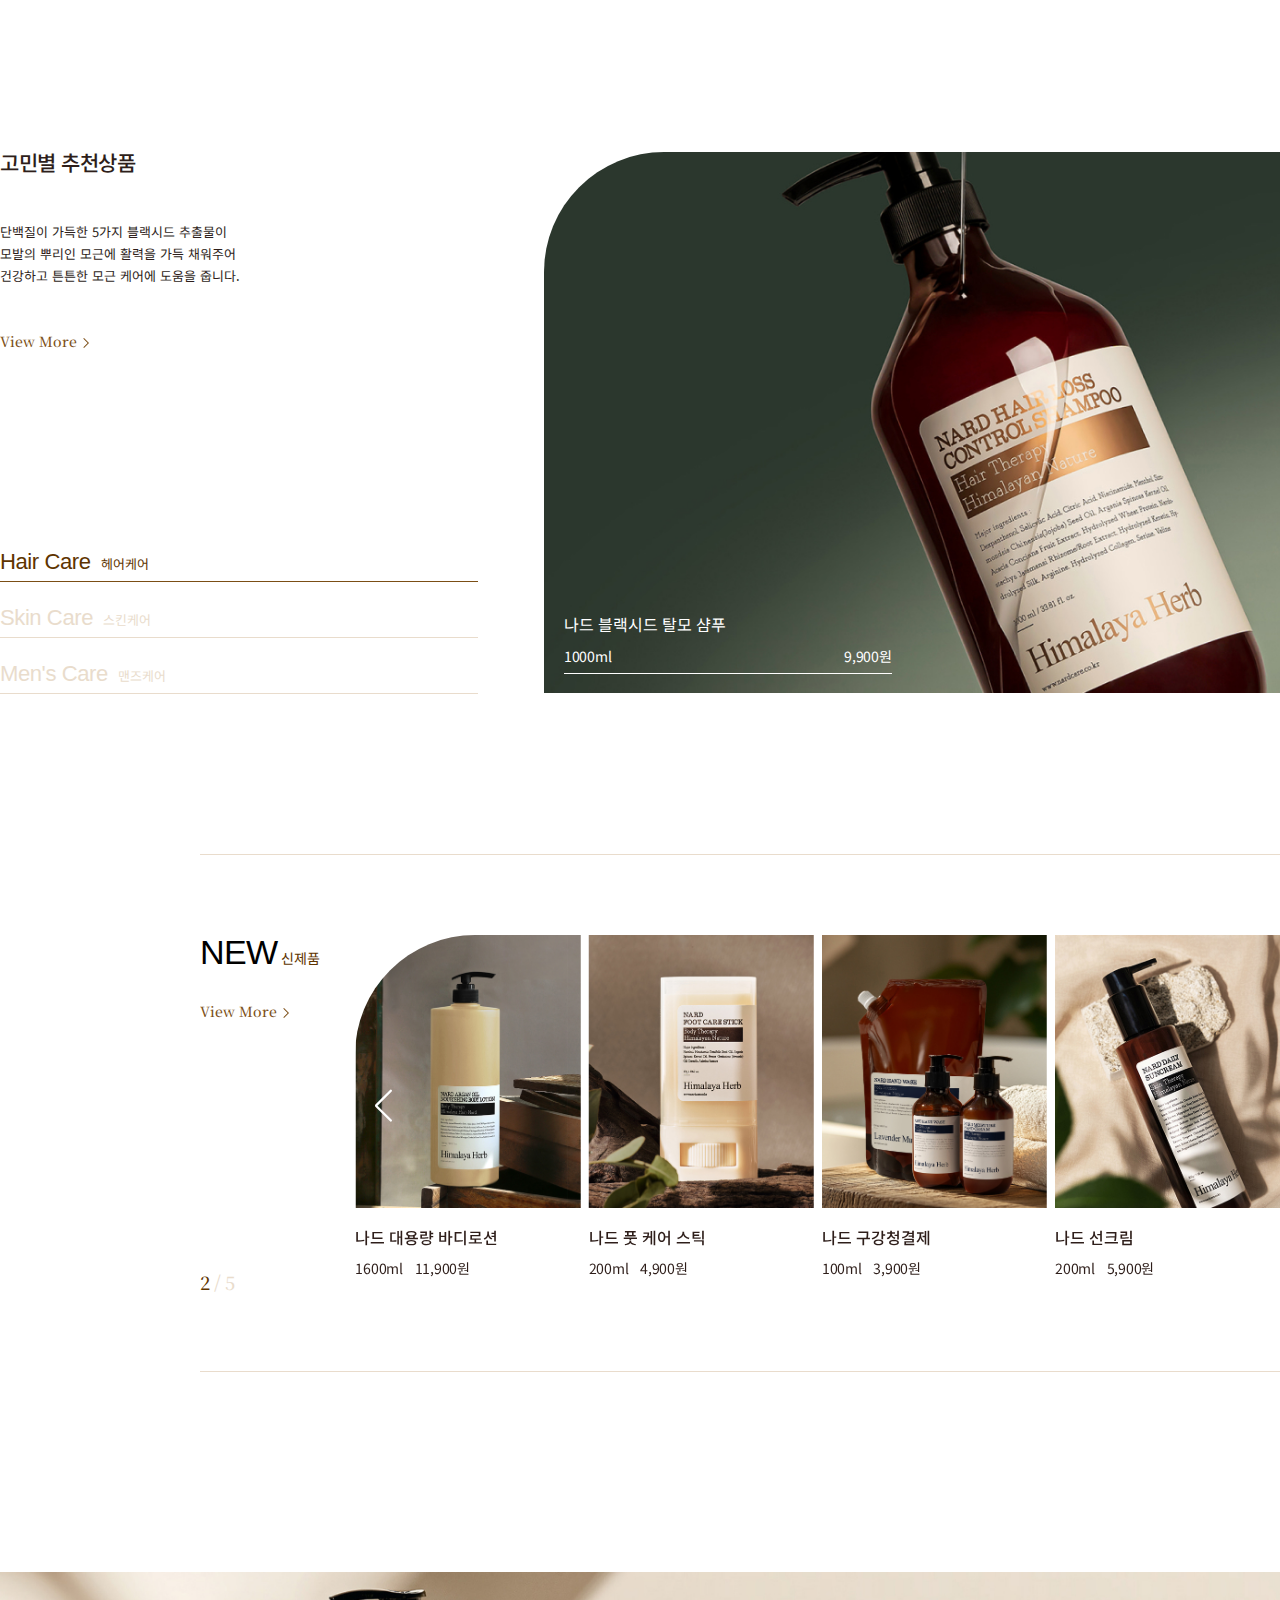
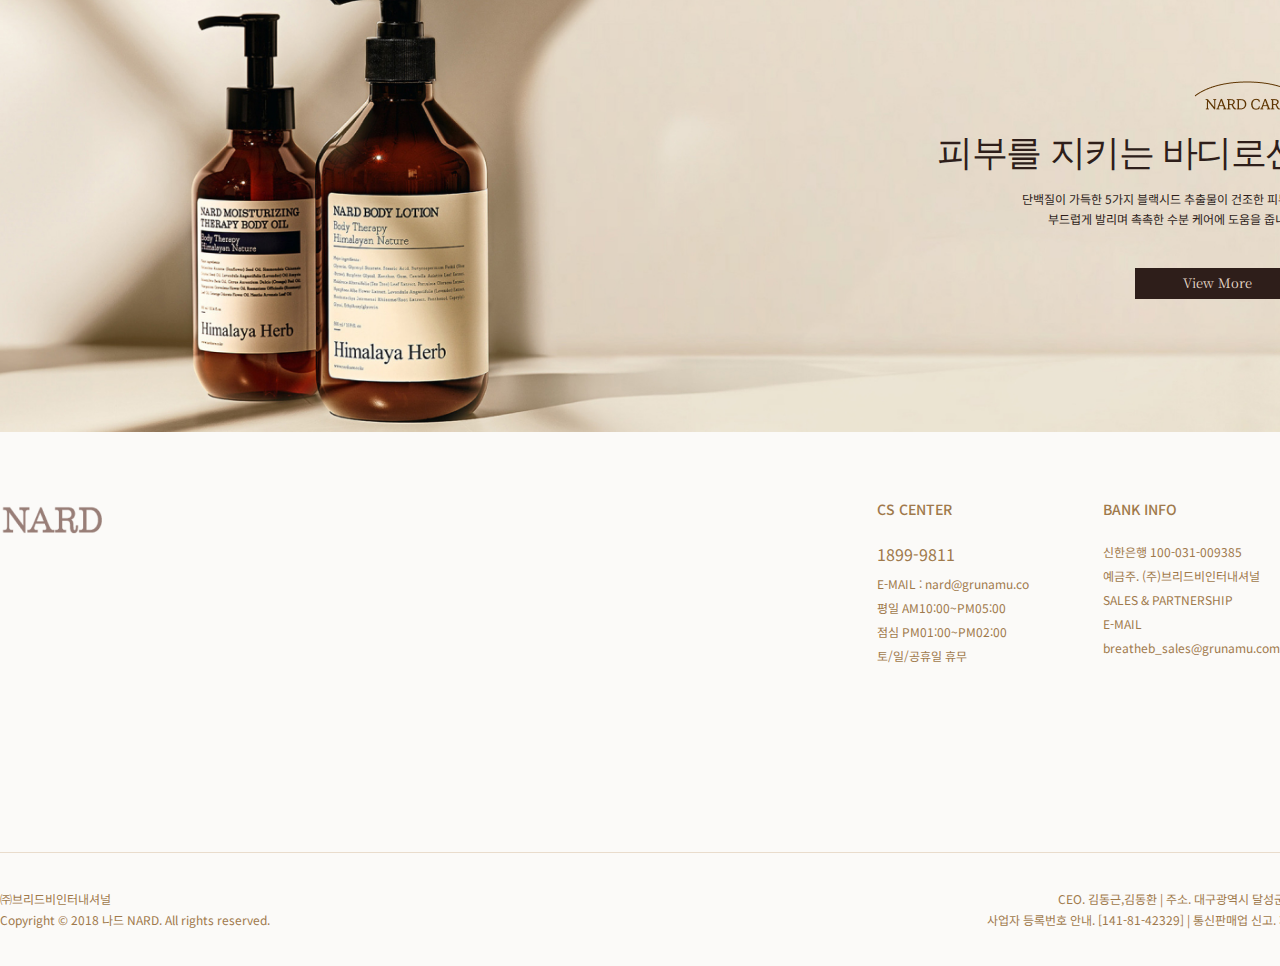
==== commit 6f2331ff: "Add files via upload" ====
--- a/index.html
+++ b/index.html
@@ -100,9 +100,9 @@
                     <span>3DAYS</span>
                     <span class="left_time">23:44:47</span>
                 </div>
-                <p class="t_product_name">나드 퍼퓸드 헤어바디 본품&리필</p>
+                <p class="t_product_name">나드 프로폴리스 부스팅 세럼 75ml</p>
                 <p class="t_price">9,900 KRW</p>
-                <p class="detail">단백질이 가득한 5가지 블랙시드 추출물이 모발의 뿌리인 모근에<br> 활력을 가득 채워주어 건강하고 튼튼한 모근 케어에 도움을 줍니다.</p>
+                <p class="detail">깊은 영양감을 담은 3가지 꿀 유래 성분이 건조함으로 지친<br>피부 사이사이에 활력을 전하여 건강한 피부로 가꿔줍니다.</p>
                 <a href="#" class="view_more">
                     <span>View More</span>
                     <img src="./images/icon_arrow_14.png" alt="">
@@ -130,6 +130,26 @@
                         <div class="swiper-slide b1">
                             <a href="#" class="b_product">
                                 <p class="b_img"><img src="./images/product_best01.jpg" alt=""></p>
+                                <p class="p_title">나드 데미지 RX 인텐시브 트리트먼트</p>
+                                <div class="p_info">
+                                    <p class="volume">100ml</p>
+                                    <p class="price">5,900원</p>
+                                </div>
+                            </a>
+                        </div>
+                        <div class="swiper-slide b2">
+                            <a href="#" class="b_product">
+                                <p class="b_img"><img src="./images/product_best02.jpg" alt=""></p>
+                                <p class="p_title">나드 바디워시 1+1 세트</p>
+                                <div class="p_info">
+                                    <p class="volume">1000ml</p>
+                                    <p class="price">7,900원</p>
+                                </div>
+                            </a>
+                        </div>
+                        <div class="swiper-slide b3">
+                            <a href="#" class="b_product">
+                                <p class="b_img"><img src="./images/product_best03.jpg" alt=""></p>
                                 <p class="p_title">나드 핸드워시</p>
                                 <div class="p_info">
                                     <p class="volume">1000ml</p>
@@ -137,50 +157,30 @@
                                 </div>
                             </a>
                         </div>
-                        <div class="swiper-slide b2">
+                        <div class="swiper-slide b4">
+                            <a href="#" class="b_product">
+                                <p class="b_img"><img src="./images/product_best04.jpg" alt=""></p>
+                                <p class="p_title">나드 구강청결제</p>
+                                <div class="p_info">
+                                    <p class="volume">100ml</p>
+                                    <p class="price">5,900원</p>
+                                </div>
+                            </a>
+                        </div>
+                        <div class="swiper-slide b5">
+                            <a href="#" class="b_product">
+                                <p class="b_img"><img src="./images/product_best01.jpg" alt=""></p>
+                                <p class="p_title">나드 데미지 RX 인텐시브 트리트먼트</p>
+                                <div class="p_info">
+                                    <p class="volume">100ml</p>
+                                    <p class="price">5,900원</p>
+                                </div>
+                            </a>
+                        </div>
+                        <div class="swiper-slide b5">
                             <a href="#" class="b_product">
                                 <p class="b_img"><img src="./images/product_best02.jpg" alt=""></p>
-                                <p class="p_title">나드 핸드워시</p>
-                                <div class="p_info">
-                                    <p class="volume">1000ml</p>
-                                    <p class="price">9,900원</p>
-                                </div>
-                            </a>
-                        </div>
-                        <div class="swiper-slide b3">
-                            <a href="#" class="b_product">
-                                <p class="b_img"><img src="./images/product_best03.jpg" alt=""></p>
-                                <p class="p_title">나드 핸드워시</p>
-                                <div class="p_info">
-                                    <p class="volume">1000ml</p>
-                                    <p class="price">9,900원</p>
-                                </div>
-                            </a>
-                        </div>
-                        <div class="swiper-slide b4">
-                            <a href="#" class="b_product">
-                                <p class="b_img"><img src="./images/product_best04.jpg" alt=""></p>
-                                <p class="p_title">나드 핸드워시</p>
-                                <div class="p_info">
-                                    <p class="volume">1000ml</p>
-                                    <p class="price">9,900원</p>
-                                </div>
-                            </a>
-                        </div>
-                        <div class="swiper-slide b5">
-                            <a href="#" class="b_product">
-                                <p class="b_img"><img src="./images/product_best01.jpg" alt=""></p>
-                                <p class="p_title">나드 핸드워시</p>
-                                <div class="p_info">
-                                    <p class="volume">1000ml</p>
-                                    <p class="price">9,900원</p>
-                                </div>
-                            </a>
-                        </div>
-                        <div class="swiper-slide b5">
-                            <a href="#" class="b_product">
-                                <p class="b_img"><img src="./images/product_best02.jpg" alt=""></p>
-                                <p class="p_title">나드 핸드워시</p>
+                                <p class="p_title">나드 바디워시 1+1 세트</p>
                                 <div class="p_info">
                                     <p class="volume">1000ml</p>
                                     <p class="price">9,900원</p>
@@ -297,43 +297,43 @@
                     <div class="swiper-slide new1">
                         <a href="#"><img src="./images/product_new01.jpg" alt="신제품1 바로가기"></a>
                         <div class="swiper_detail">
-                            <p class="p_title">나드 핸드워시</p>
+                            <p class="p_title">나드 데미지 RX 인텐시브 트리트먼트</p>
                             <div class="p_info">
-                                <p class="volume">1000ml</p>
-                                <p class="price">9,900원</p>
+                                <p class="volume">100ml</p>
+                                <p class="price">5,900원</p>
                             </div>
                         </div>
                     </div>
                     <div class="swiper-slide new2">
                         <a href="#"><img src="./images/product_new02.jpg" alt="신제품2 바로가기"></a>
-                        <p class="p_title">나드 핸드워시</p>
+                        <p class="p_title">나드 대용량 바디로션</p>
                         <div class="p_info">
-                            <p class="volume">1000ml</p>
-                            <p class="price">9,900원</p>
+                            <p class="volume">1600ml</p>
+                            <p class="price">11,900원</p>
                         </div>
                     </div>
                     <div class="swiper-slide new3">
                         <a href="#"><img src="./images/product_new03.jpg" alt="신제품3 바로가기"></a>
-                        <p class="p_title">나드 핸드워시</p>
+                        <p class="p_title">나드 풋 케어 스틱</p>
                         <div class="p_info">
-                            <p class="volume">1000ml</p>
-                            <p class="price">9,900원</p>
+                            <p class="volume">200ml</p>
+                            <p class="price">4,900원</p>
                         </div>
                     </div>
                     <div class="swiper-slide new4">
                         <a href="#"><img src="./images/product_new04.jpg" alt="신제품1 바로가기"></a>
-                        <p class="p_title">나드 핸드워시</p>
+                        <p class="p_title">나드 구강청결제</p>
                         <div class="p_info">
-                            <p class="volume">1000ml</p>
-                            <p class="price">9,900원</p>
+                            <p class="volume">100ml</p>
+                            <p class="price">3,900원</p>
                         </div>
                     </div>
                     <div class="swiper-slide new5">
-                        <a href="#"><img src="./images/product_new02.jpg" alt="신제품1 바로가기"></a>
-                        <p class="p_title">나드 핸드워시</p>
+                        <a href="#"><img src="./images/product_new05.jpg" alt="신제품1 바로가기"></a>
+                        <p class="p_title">나드 선크림</p>
                         <div class="p_info">
-                            <p class="volume">1000ml</p>
-                            <p class="price">9,900원</p>
+                            <p class="volume">200ml</p>
+                            <p class="price">5,900원</p>
                         </div>
                     </div>
                 </div>
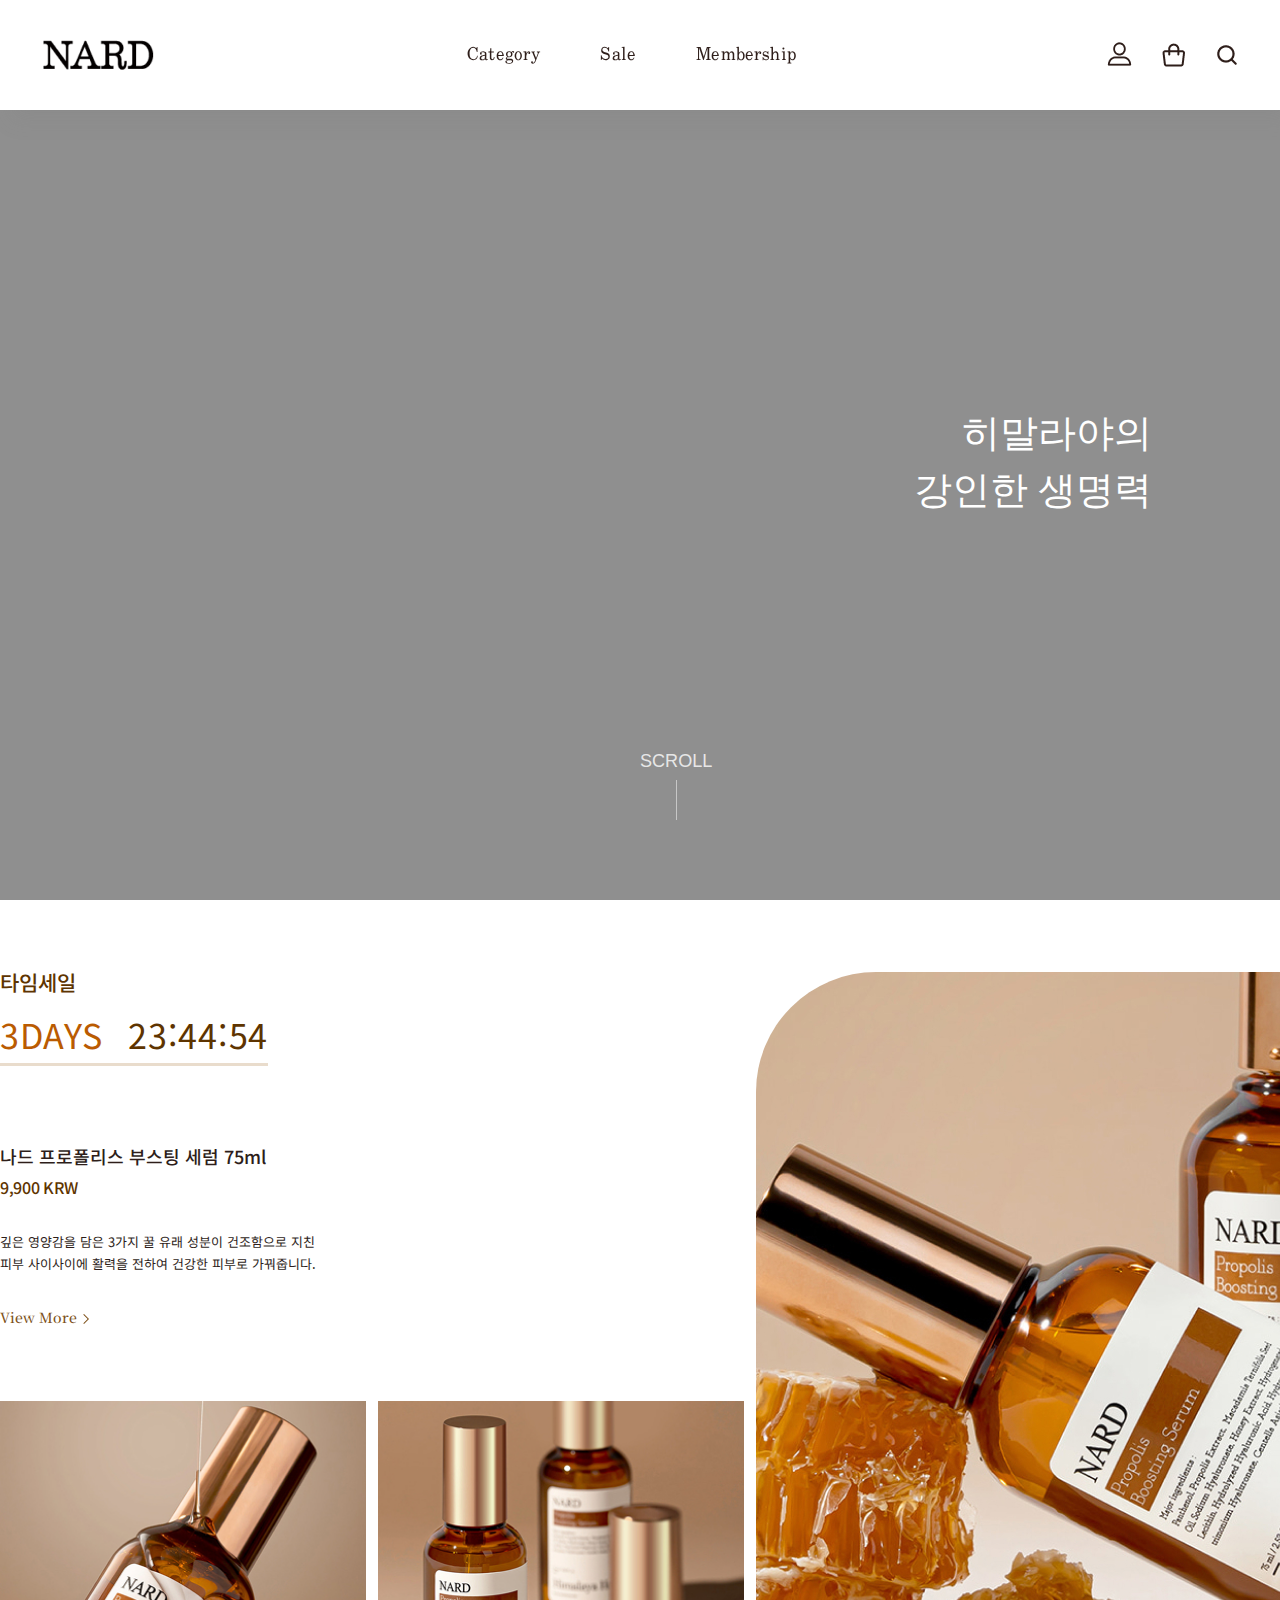
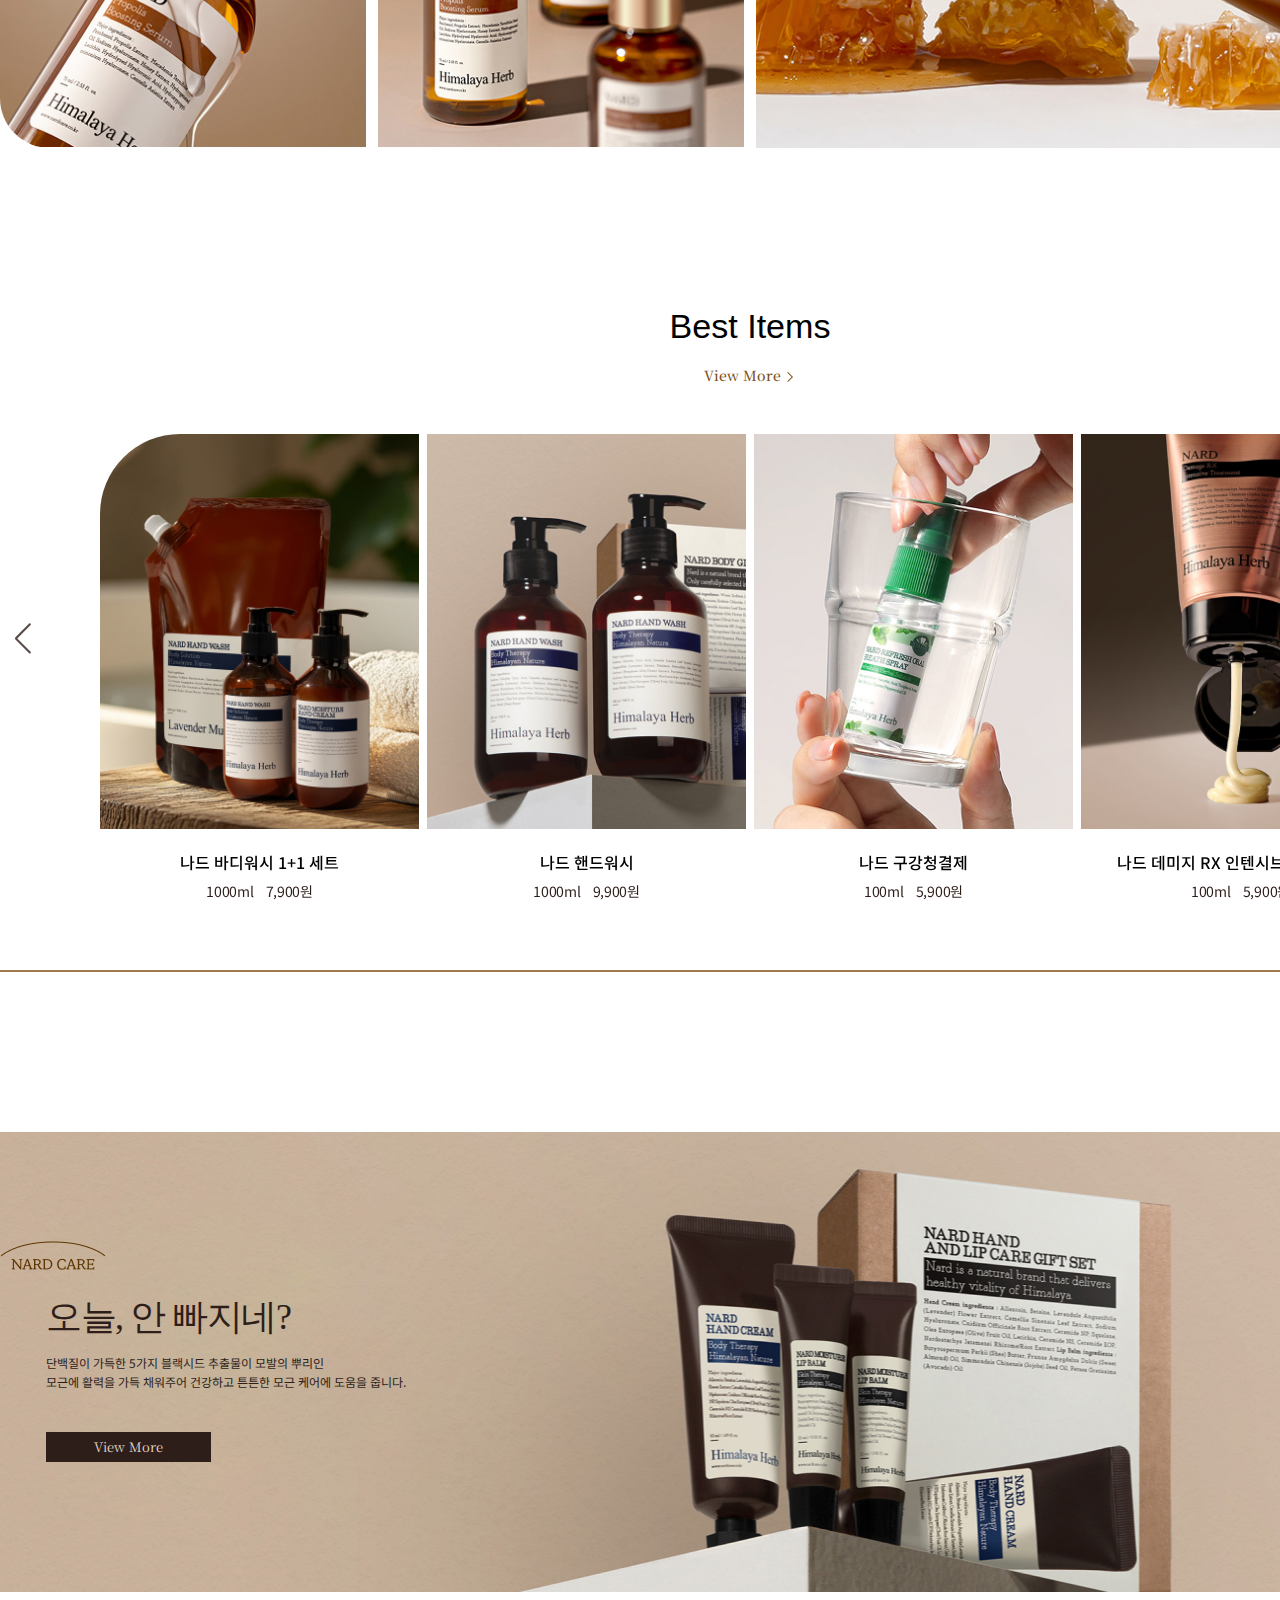
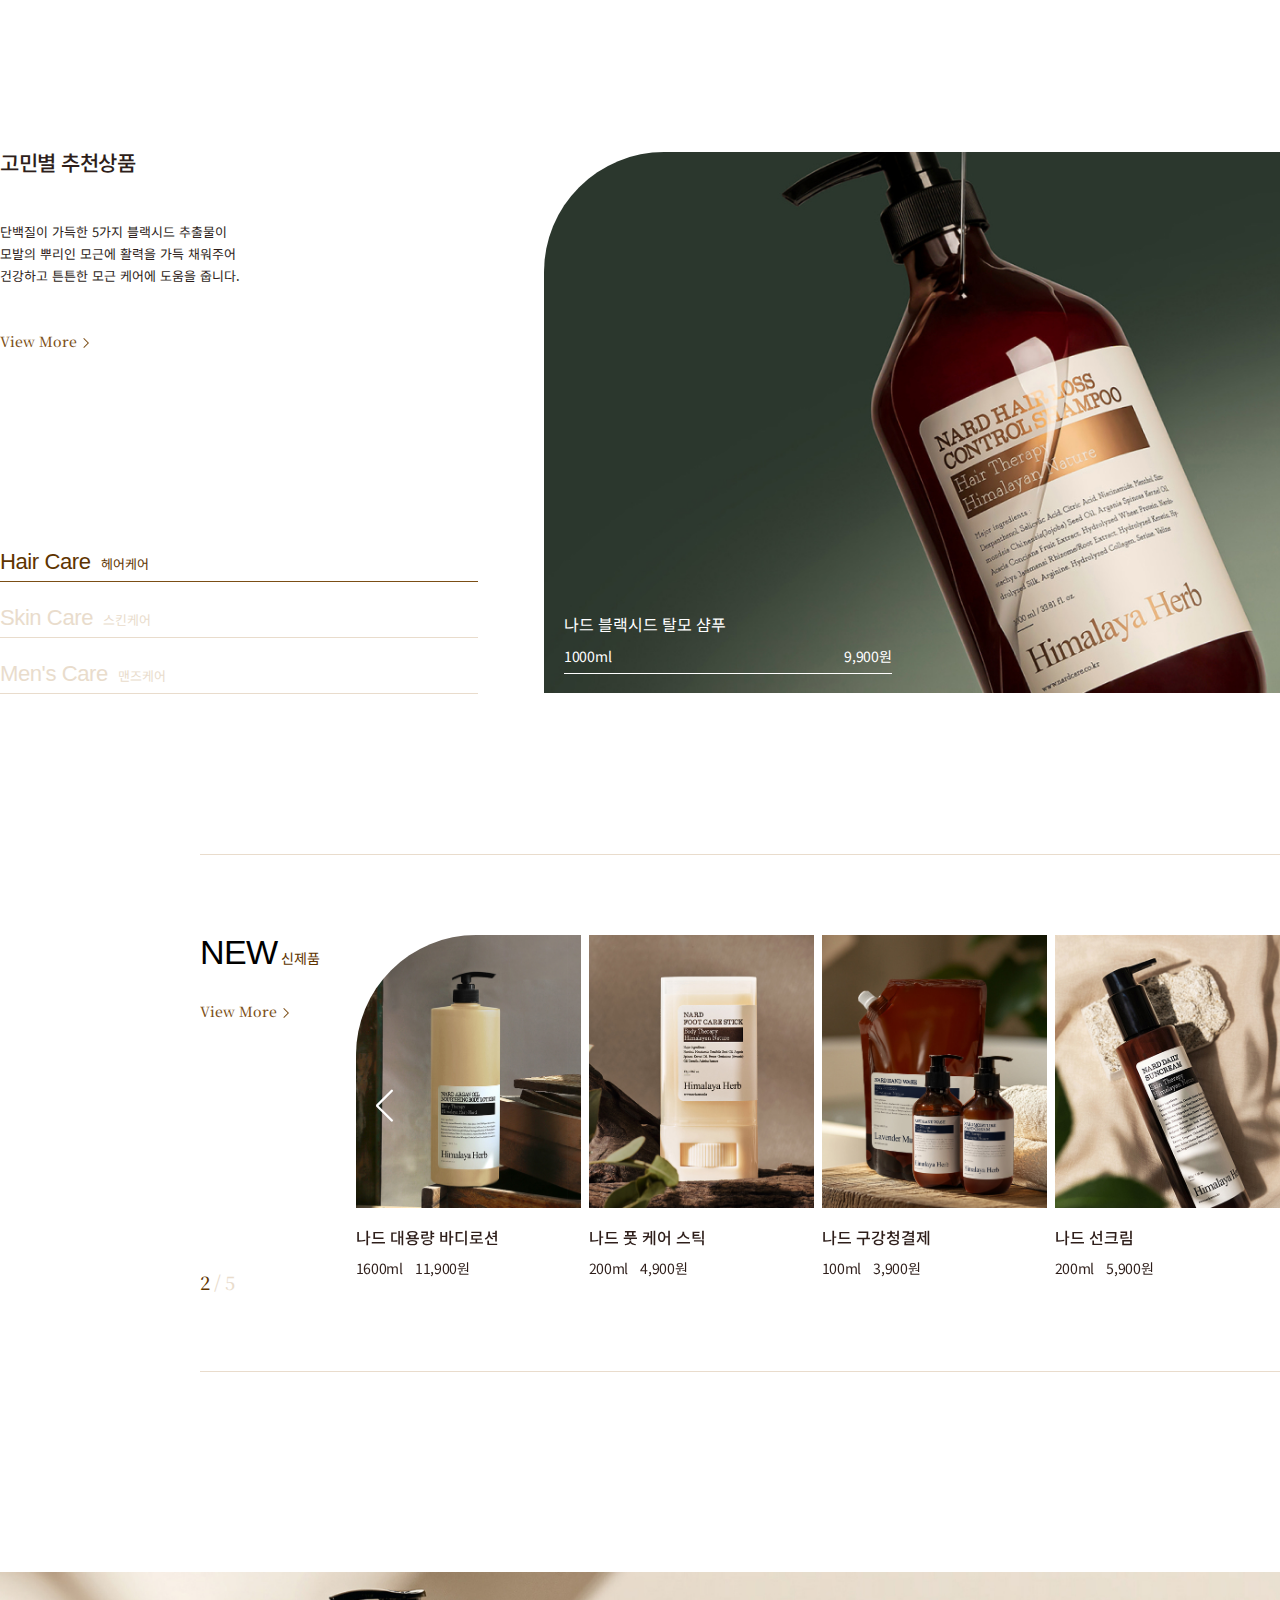
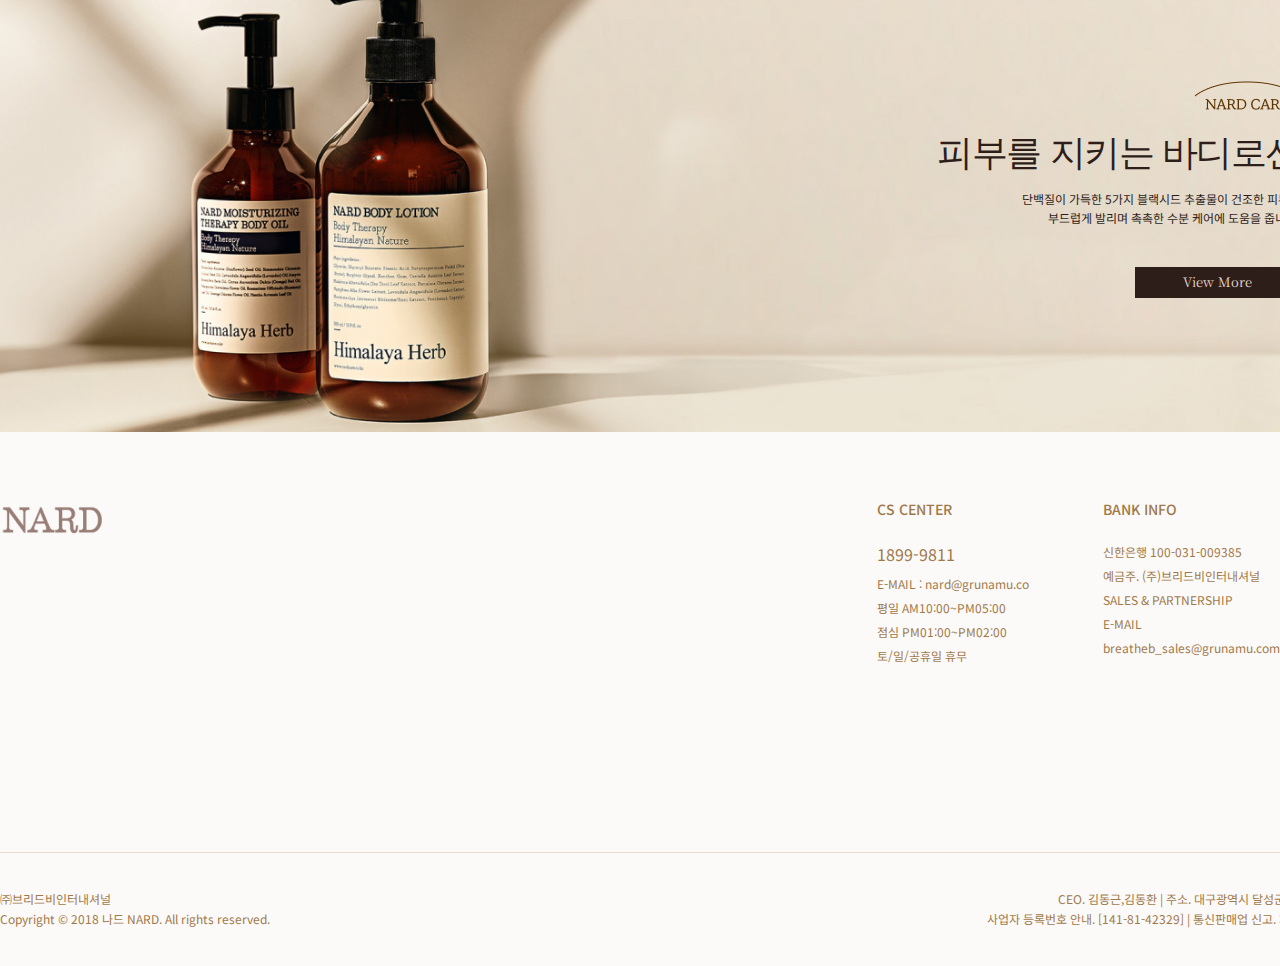
==== commit daf05819: "Add files via upload" ====
--- a/index.html
+++ b/index.html
@@ -113,7 +113,7 @@
                 </div>
             </div>
             <p class="t_right">
-                <img src="./images/product_timesale_big.jpg" alt="">
+                <a href="#"><img src="./images/product_timesale_big.jpg" alt=""></a>
             </p>
         </div>
         <!-- 4. BEST ITEMS -->
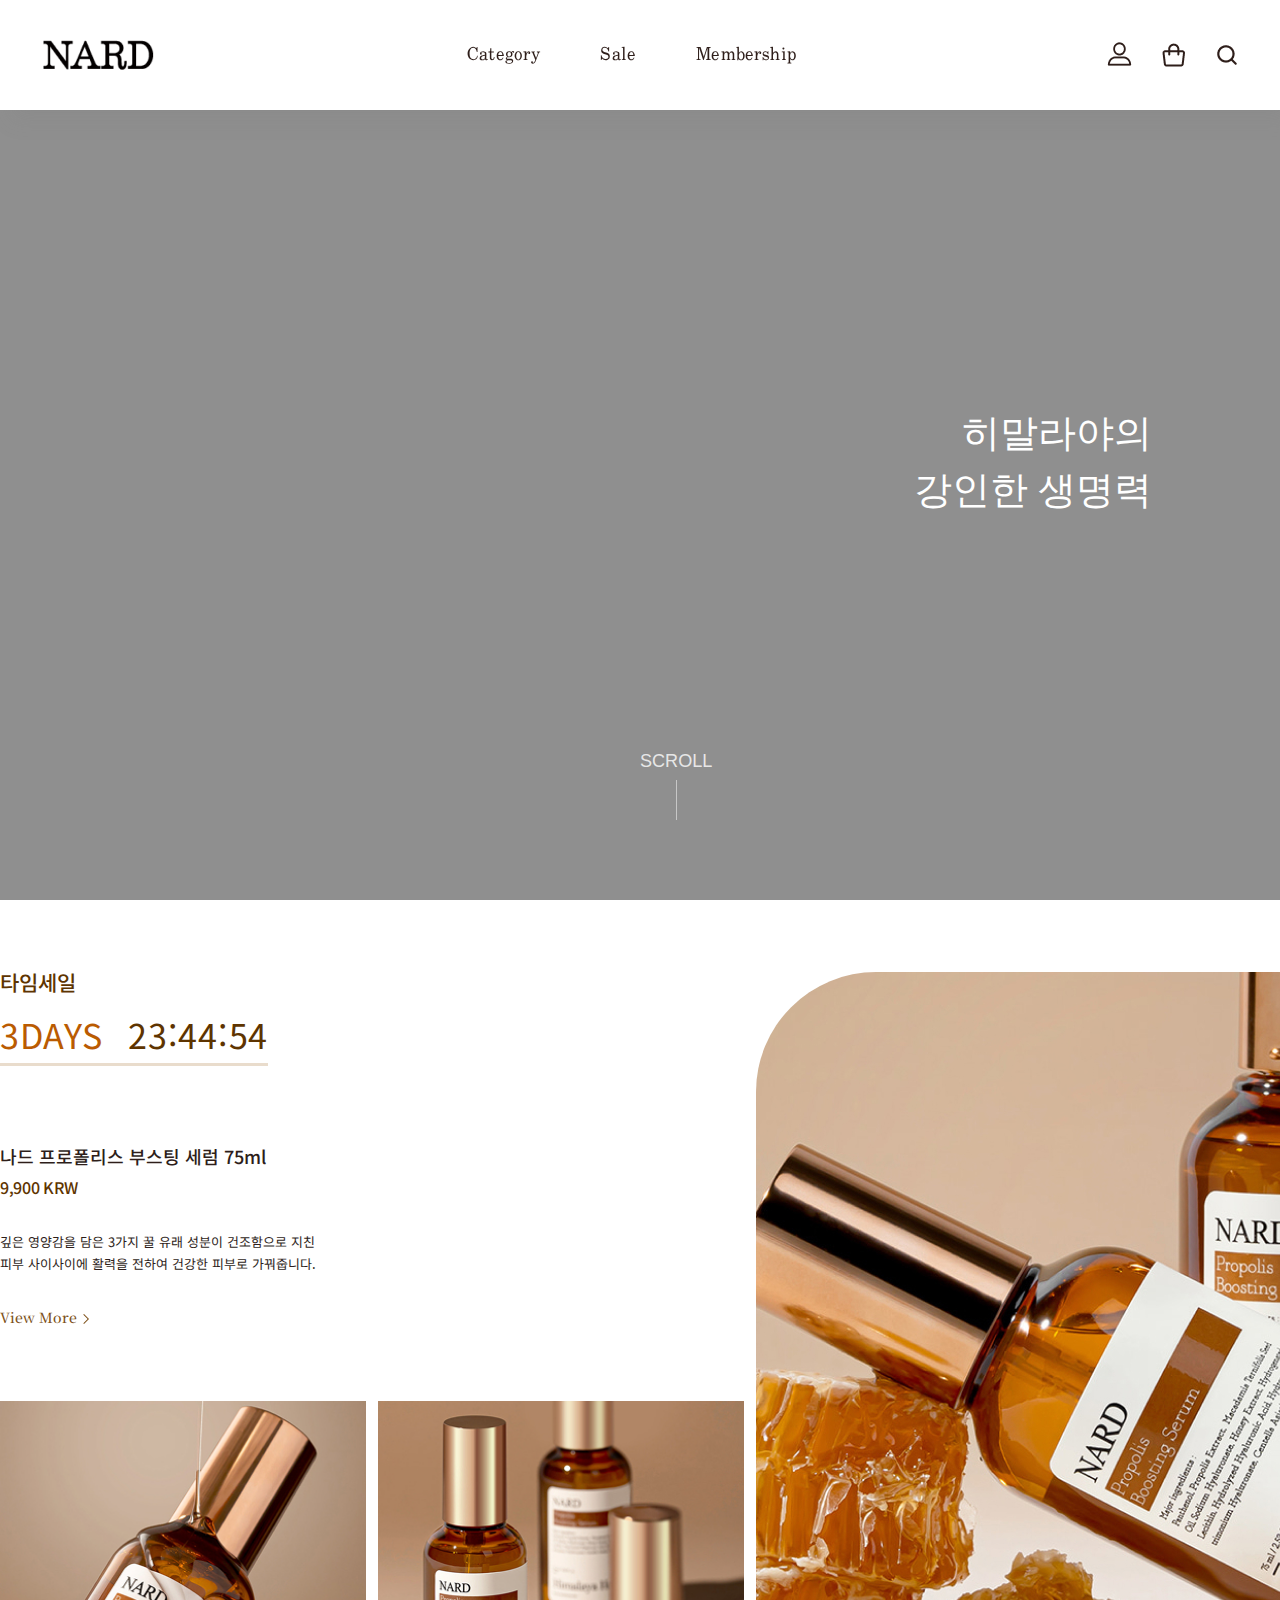
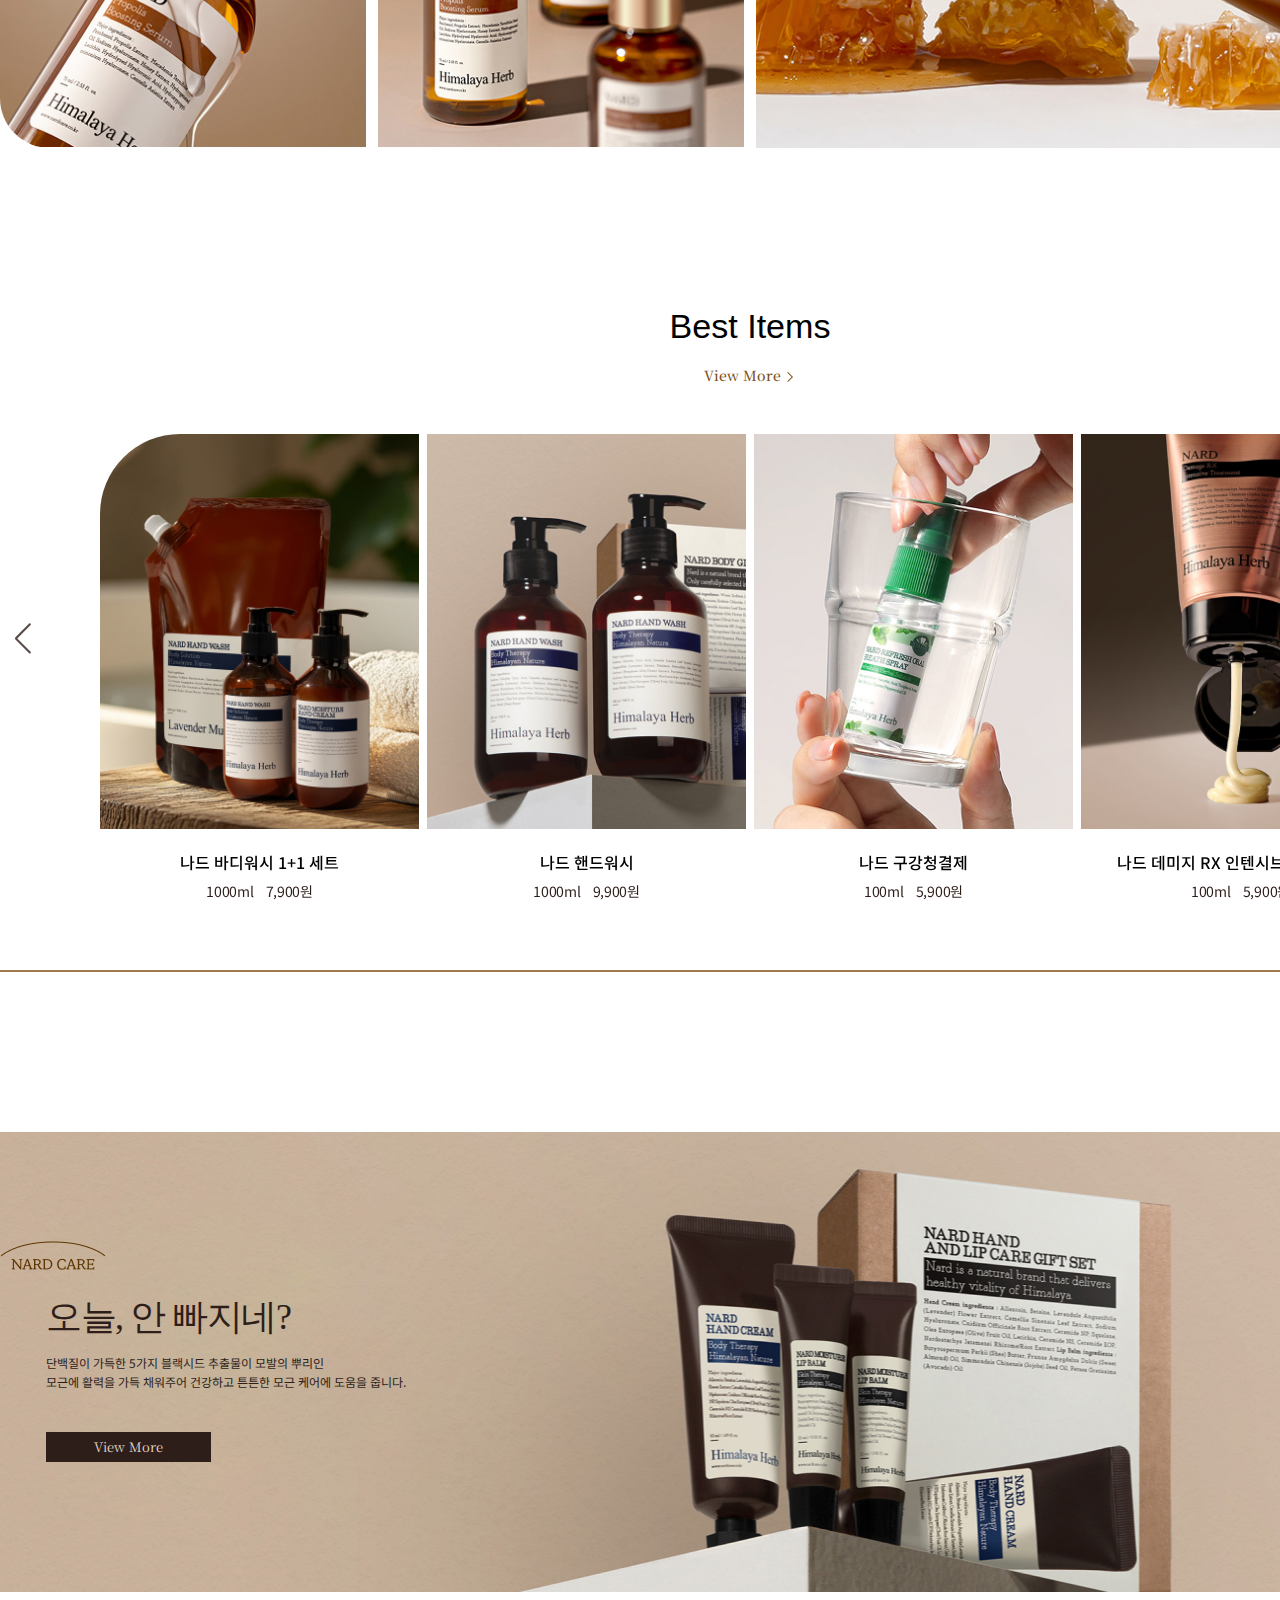
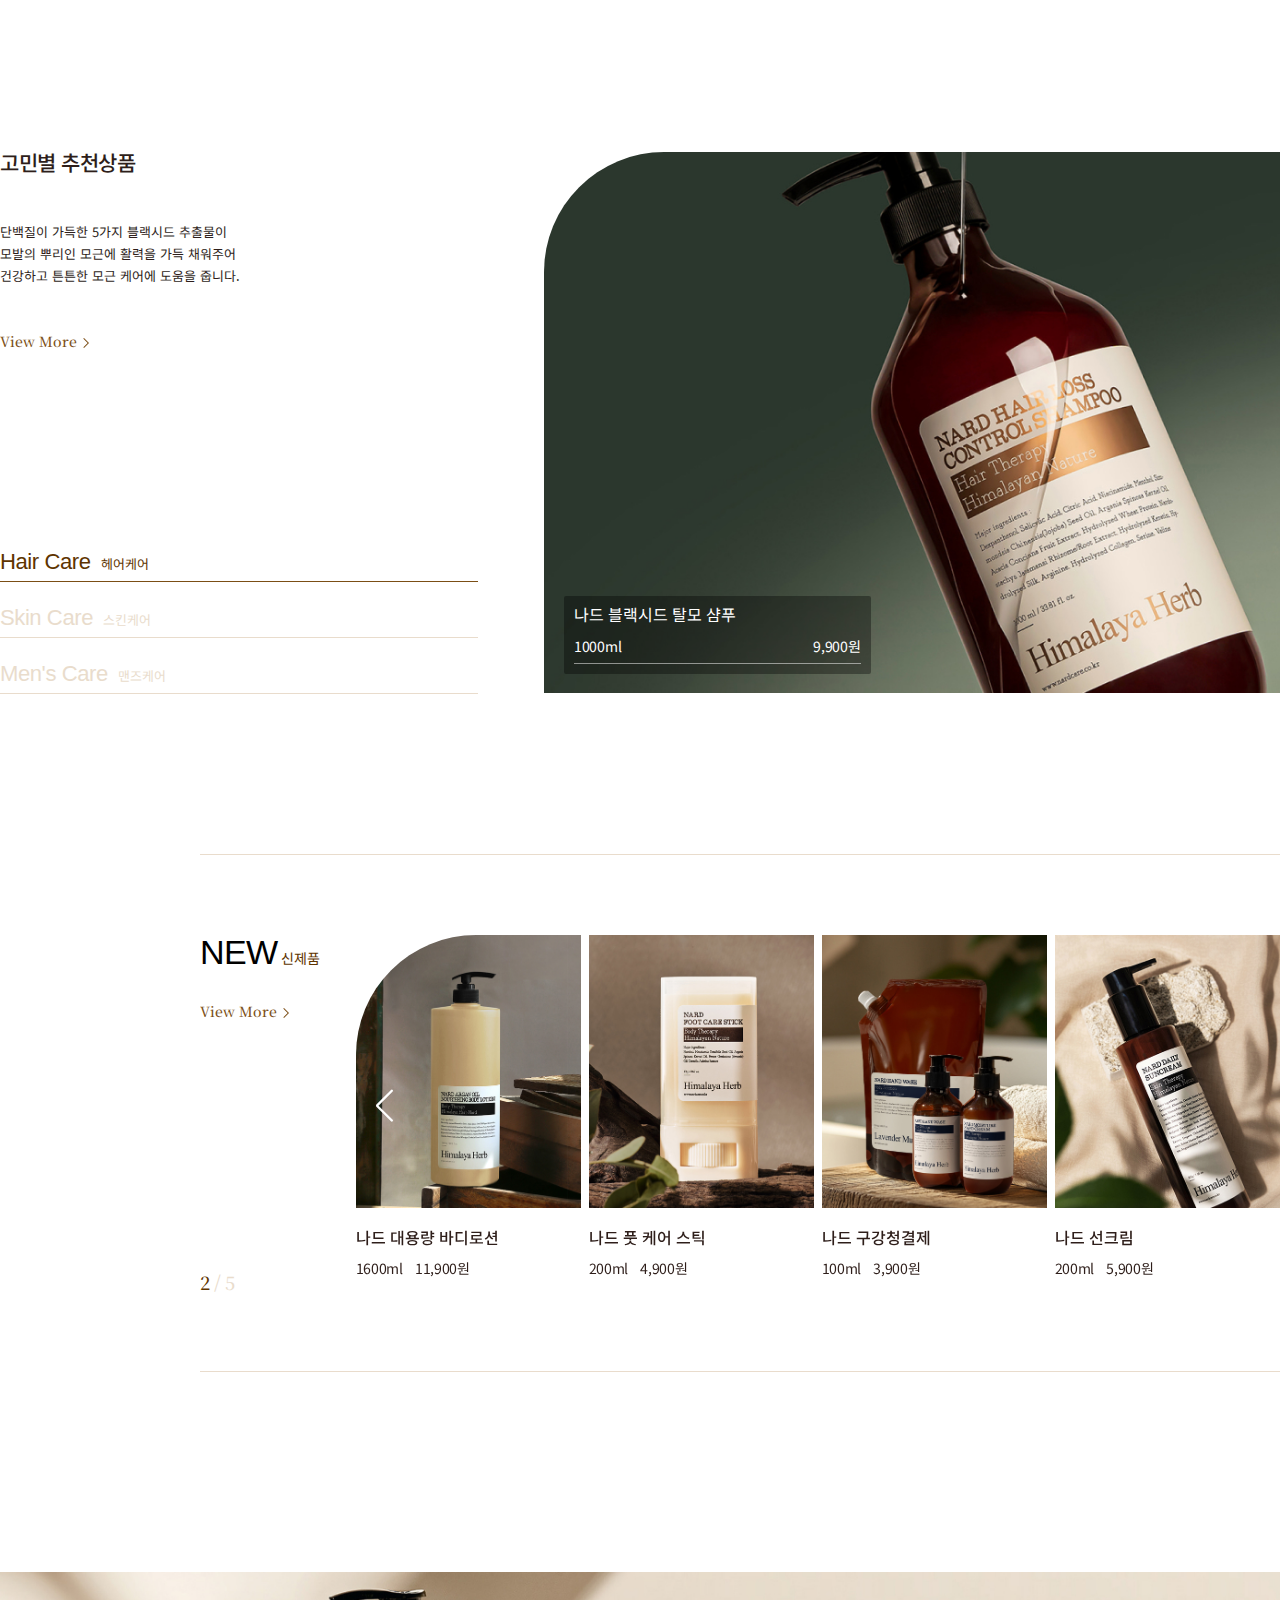
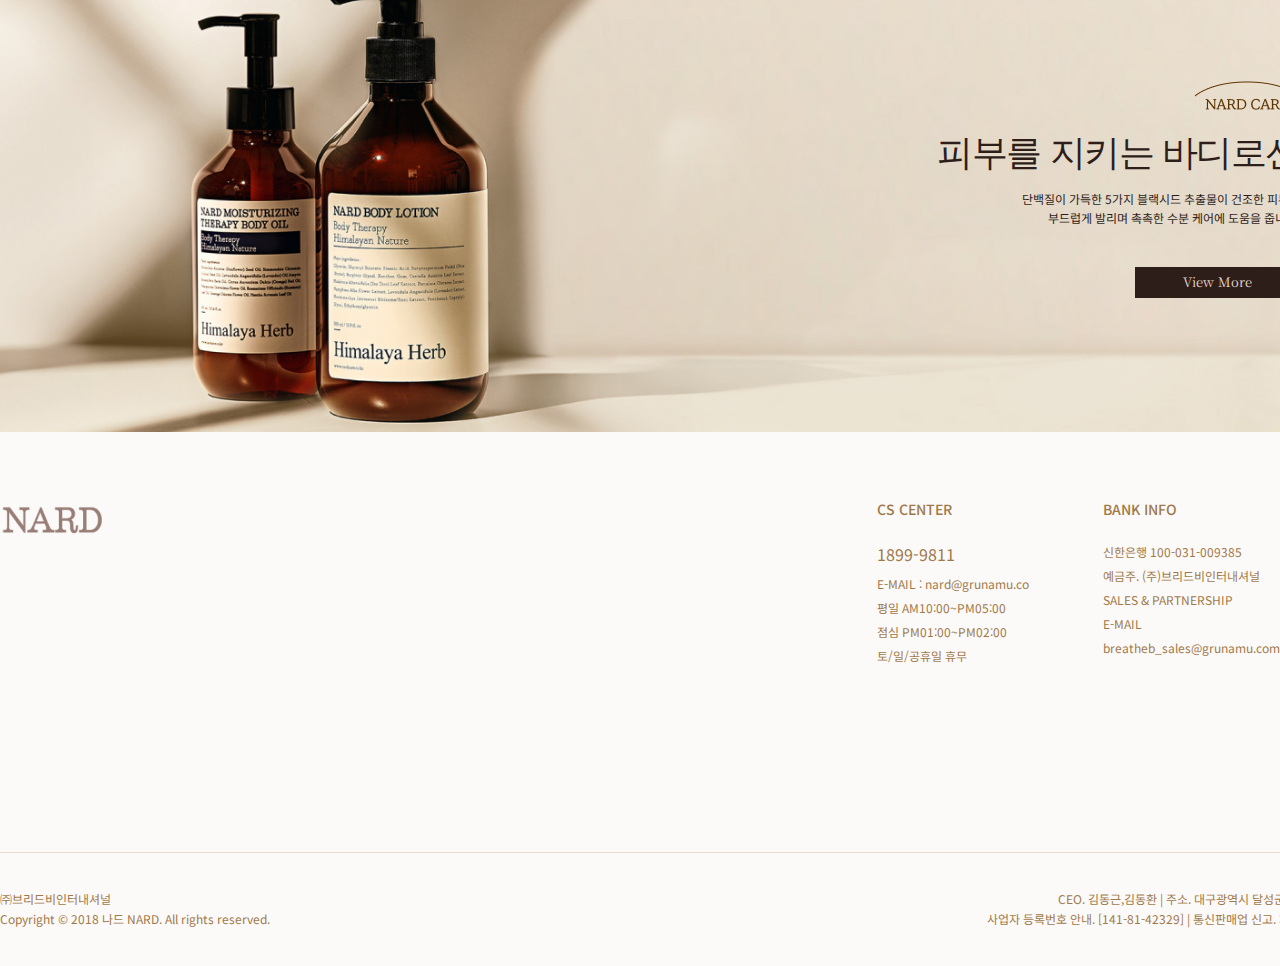
==== commit 36948947: "Add files via upload" ====
--- a/index.html
+++ b/index.html
@@ -15,8 +15,9 @@
     <link href="https://fonts.googleapis.com/css2?family=Uchen&display=swap" rel="stylesheet">
     <link href="https://fonts.googleapis.com/css2?family=Noto+Serif+KR:wght@200..900&display=swap" rel="stylesheet">
     <link href="https://fonts.googleapis.com/css2?family=Noto+Sans+KR:wght@100..900&display=swap" rel="stylesheet">
-    <!-- 마루부리 웹폰트 제거 -->
-    <!-- <link href="https://hangeul.pstatic.net/hangeul_static/css/maru-buri.css" rel="stylesheet"> -->
+    <!-- 파비콘 -->
+    <link rel="shortcut icon" href="/images/favicon_logo.jpg" type="image/x-icon">
+    <link rel="icon" href="/images/favicon_logo.jpg" type="image/x-icon">
     <!-- js -->
     <script src="./script/index.js" defer></script>
 </head>
@@ -177,7 +178,7 @@
                                 </div>
                             </a>
                         </div>
-                        <div class="swiper-slide b5">
+                        <div class="swiper-slide b6">
                             <a href="#" class="b_product">
                                 <p class="b_img"><img src="./images/product_best02.jpg" alt=""></p>
                                 <p class="p_title">나드 바디워시 1+1 세트</p>
@@ -187,7 +188,7 @@
                                 </div>
                             </a>
                         </div>
-                        <div class="swiper-slide b5">
+                        <div class="swiper-slide b7">
                             <a href="#" class="b_product">
                                 <p class="b_img"><img src="./images/product_best03.jpg" alt=""></p>
                                 <p class="p_title">나드 핸드워시</p>
@@ -252,13 +253,13 @@
             <div class="rec_right_wrap">
                 <div class="rec_right hair">
                     <a class="rec_img" href="#"><img src="./images/product_recommend_bg1.jpg" alt=""></a>
-                    <div class="rec_detail">
+                    <a href="#" class="rec_detail">
                         <p class="p_title">나드 블랙시드 탈모 샴푸</p>
                         <div class="p_info">
                             <p class="volume">1000ml</p>
                             <p class="price">9,900원</p>
                         </div>
-                    </div>
+                    </a>
                     <ul>
                         <li><a href="#" class="active"><img src="./images/product_rec_01.jpg" alt="고민별 헤어 추천상품1"></a></li>
                         <li><a href="#"><img src="./images/product_rec_02.jpg" alt="고민별 헤어 추천상품2"></a></li>
--- a/styles/common.css
+++ b/styles/common.css
@@ -5,7 +5,6 @@
     position: fixed; top: 0; left: 0; width: 100%;
     z-index: 999;
     transition: background-color 0.25s;
-    /* box-shadow: 10px 10px 20px rgba(121, 121, 121, 0.1); */
 }
 header h1 {}
 header h1 a {}
@@ -20,7 +19,9 @@
 /* 카테고리 공통 */
 header nav ul li a {color: #fff;}
 /* 카테고리 서브팝업 */
-header nav .category_wrap {height: 100%; padding-top: 45px;}
+header nav .category_wrap {
+    height: 100%; padding-top: 45px;
+}
 header nav .category_wrap:hover > .category_popup {display: block;}
 header nav .sale_wrap:hover > .sale_popup {display: block;}
 header nav .category_wrap .category_popup,
@@ -29,7 +30,8 @@
     border-top: 1px solid rgba(255,255,255,1);
     background-color: rgba(255,255,255,1); width: 100%;
     position: fixed; top: 110px; left: 0; padding: 18px;
-    border-top: 1px solid rgba(0,0,0,0.2);
+    border-top: 1px solid rgba(0,0,0,0.1);
+    box-shadow: 10px 10px 20px rgba(121, 121, 121, 0.15);
 }
 header nav .category_wrap .category_popup ul,
 header nav .sale_popup ul {
@@ -46,12 +48,18 @@
     font-size: 1.125rem; color: #fff;
     letter-spacing: 0.01em;
 }
+header nav .category_wrap .category_popup ul li a:hover {
+    font-weight: 500;
+}
 /* 세일 서브팝업 */
-header nav .sale_wrap > .sale_popup {display: none;}
+header nav .sale_wrap > .sale_popup {display: none; box-shadow: 10px 10px 20px rgba(121, 121, 121, 0.15);}
 header nav .sale_wrap > .sale_popup > ul {}
 header nav .sale_wrap > .sale_popup > ul li {}
 header nav .sale_wrap > .sale_popup > ul li:first-child a {color: #BA5B01;}
 header nav .sale_wrap > .sale_popup > ul li a {color: #2e1e1a}
+header nav .sale_wrap .sale_popup ul li a:hover {
+    font-weight: 500;
+}
 header nav .h_membership {
     font-family: "Uchen", serif;
     font-size: 1.125rem; color: #fff;
@@ -68,6 +76,7 @@
     display: none;
     position: fixed; top: 0; left: 0; width: 100%;
     background-color: #fff; padding-top: 100px; padding-bottom: 24px;
+    box-shadow: 10px 10px 20px rgba(121, 121, 121, 0.15);
 }
 header .h_right .search .search_popup .search_wrap {
     width: max-content; margin: 0 auto;
@@ -78,8 +87,9 @@
 header .h_right .search .search_popup .search_wrap form #user_search {
     width: 520px; background-color: #5E3400;
     padding: 16px 40px 16px 15px; font-size: 0.938rem; 
-    border-radius: 3px;
-}header .h_right .search .search_popup .search_wrap form #user_search::placeholder {
+    border-radius: 3px; color: #fff;
+}
+header .h_right .search .search_popup .search_wrap form #user_search::placeholder {
     color: #E9DCCC;
 }
 header .h_right .search .search_popup .search_wrap form #search_btn {
@@ -95,6 +105,8 @@
     background-color: #F7F1EA; font-size: 0.88rem;
     display: inline-block; padding: 8px;
     color: #5E3400;
+}header .h_right .search .search_popup .search_wrap ul li:hover {
+    background: #f3e8d6;
 }
 header .h_right .search .search_popup .search_wrap .close {
     display: block; text-align: center;
--- a/styles/index.css
+++ b/styles/index.css
@@ -299,15 +299,19 @@
     width: 100%; transition: transform 0.6s;
 }
 main .recommend_wrap .rec_right .rec_img img:hover {transform: scale(1.03);}
-main .recommend_wrap .rec_right .rec_detail {position: absolute; left: 20px; bottom: 20px;}
+main .recommend_wrap .rec_right .rec_detail {
+    position: absolute; left: 20px; bottom: 20px;
+    padding: 10px; background-color: rgba(0,0,0,0.35);
+    border-radius: 2px;
+}
 main .recommend_wrap .rec_right .rec_detail .p_title {
     margin-bottom: 15px; color: #fff; font-weight: 400;
 }
 main .recommend_wrap .rec_right .rec_detail .p_info {
-    border-bottom: 1px solid #fff; padding-bottom: 10px;
+    border-bottom: 1px solid rgba(255,255,255,0.5); padding-bottom: 10px;
 }
 main .recommend_wrap .rec_right .rec_detail .p_info > * {color: #fff;}
-main .recommend_wrap .rec_right .rec_detail .p_info .volume {margin-right: 221px;}
+main .recommend_wrap .rec_right .rec_detail .p_info .volume {margin-right: 180px;}
 main .recommend_wrap .rec_right .rec_detail .p_info .price {}
 main .recommend_wrap .rec_right ul {
     position: absolute; right: 20px; top: 20px;
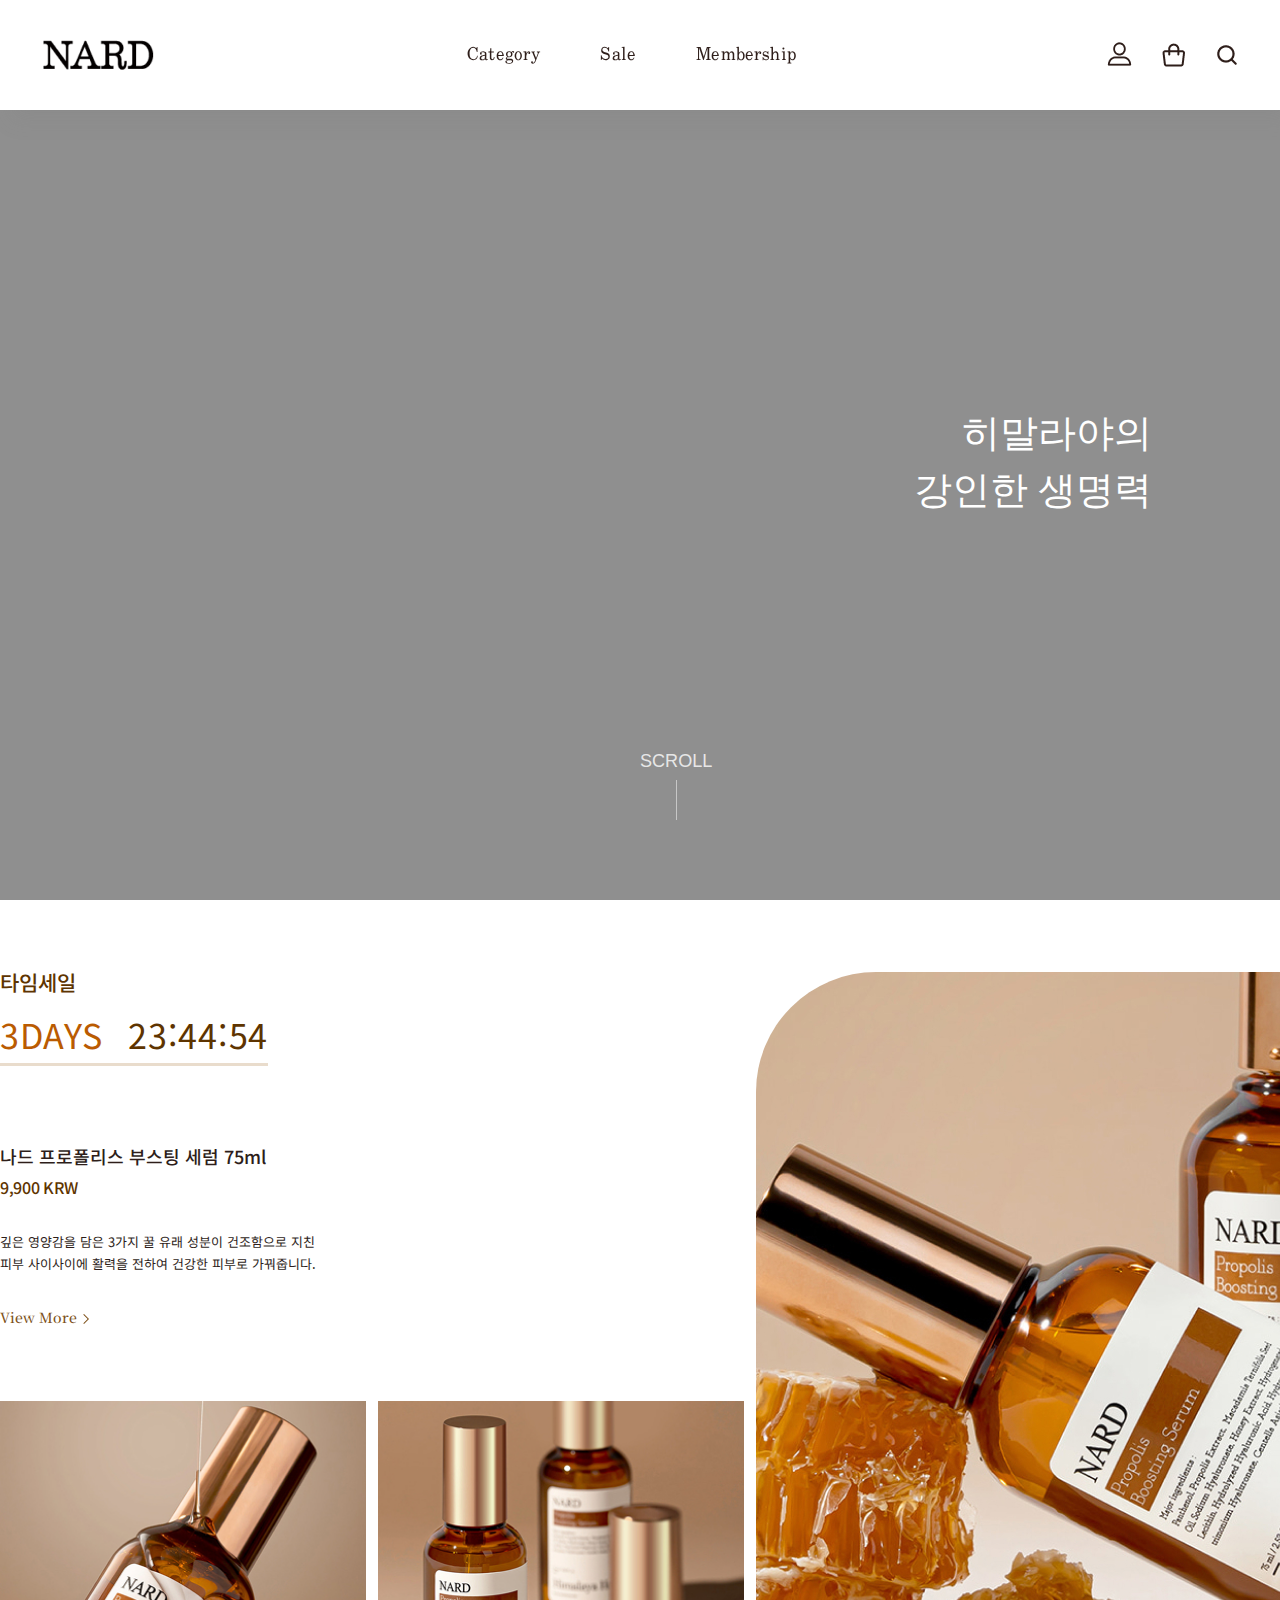
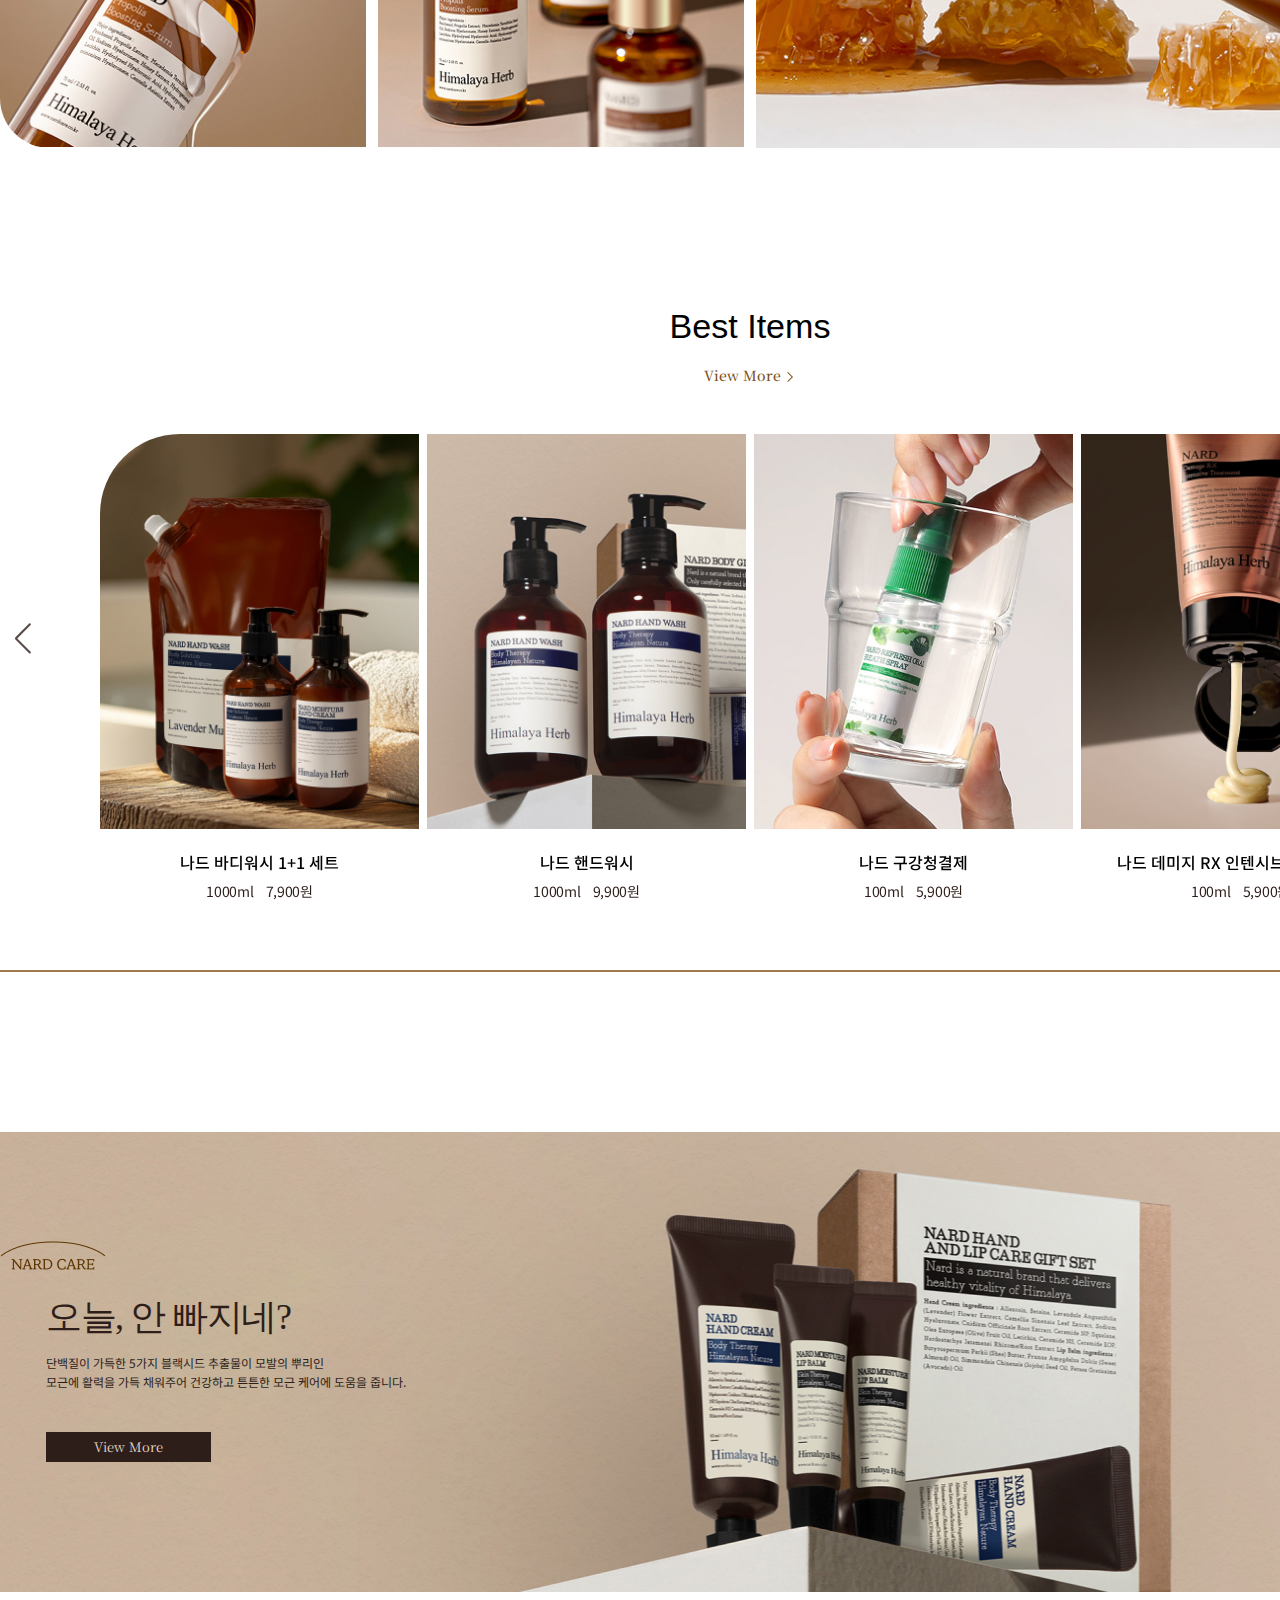
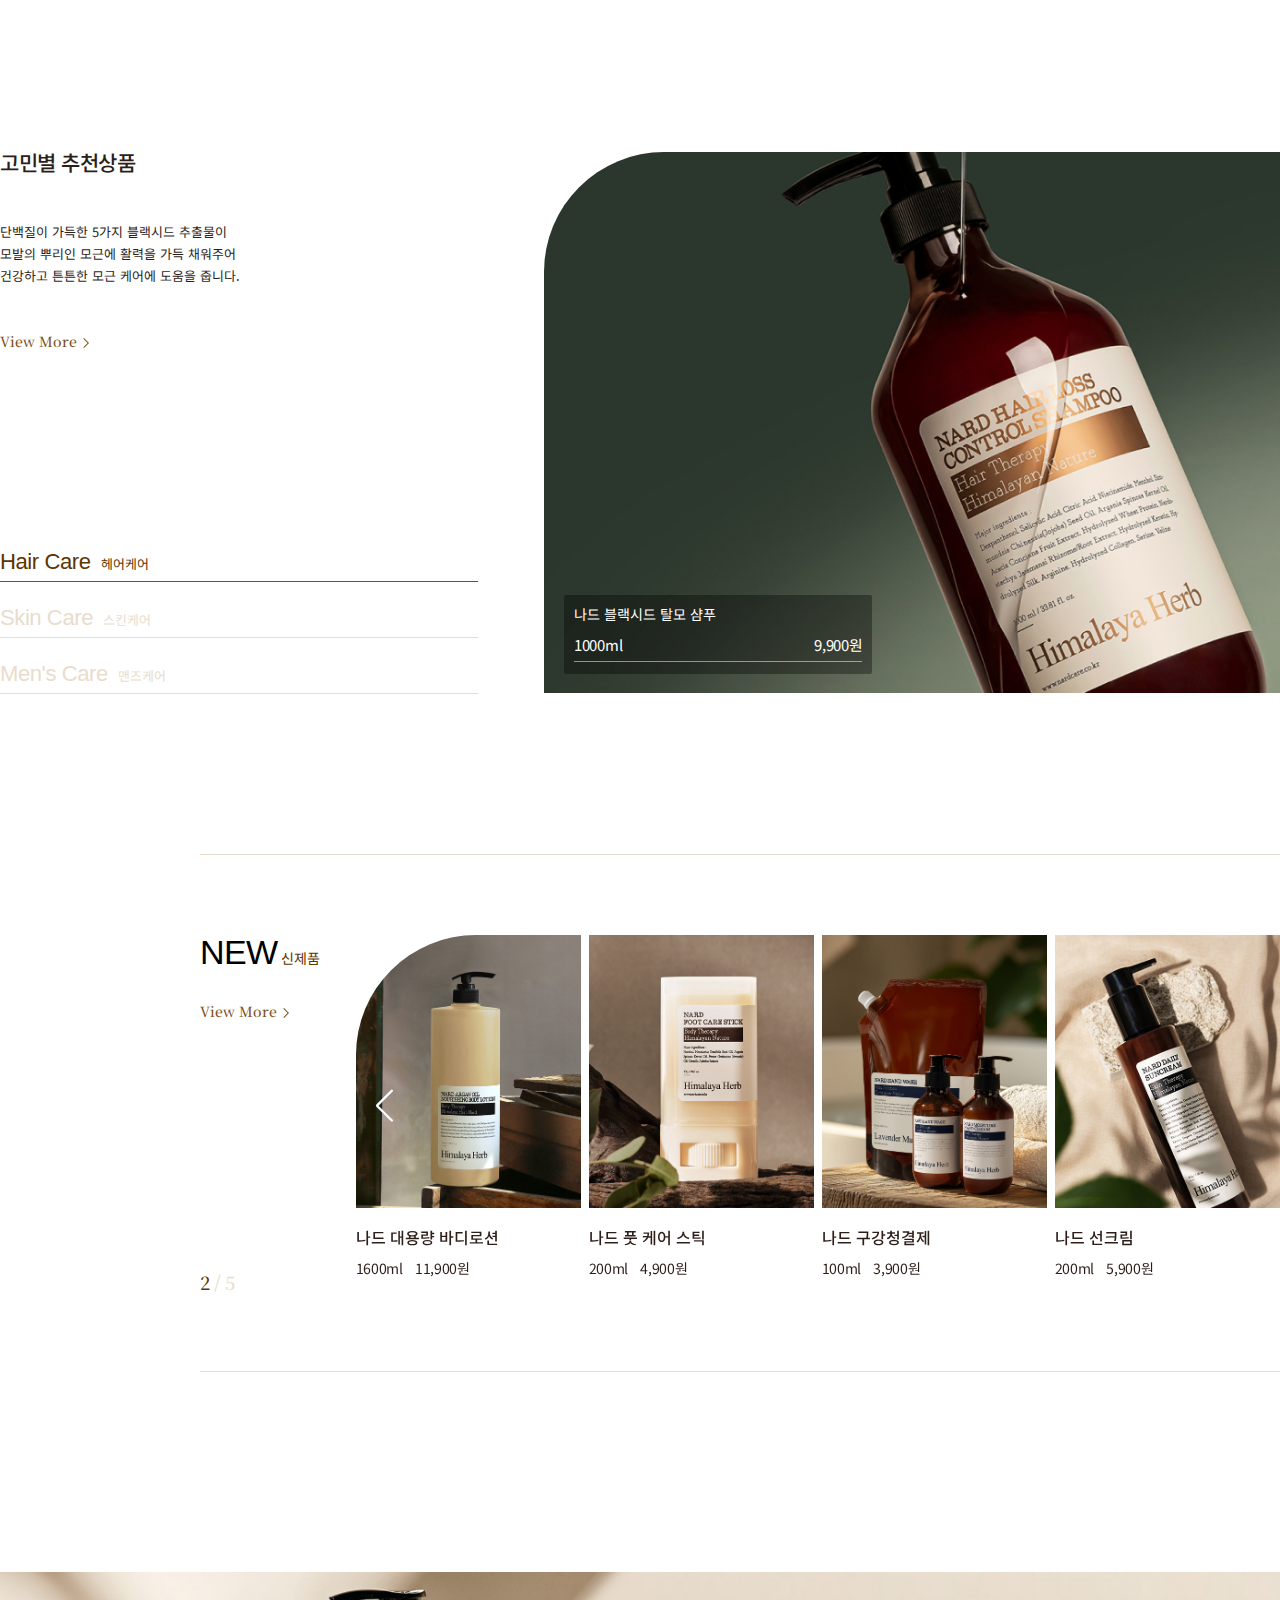
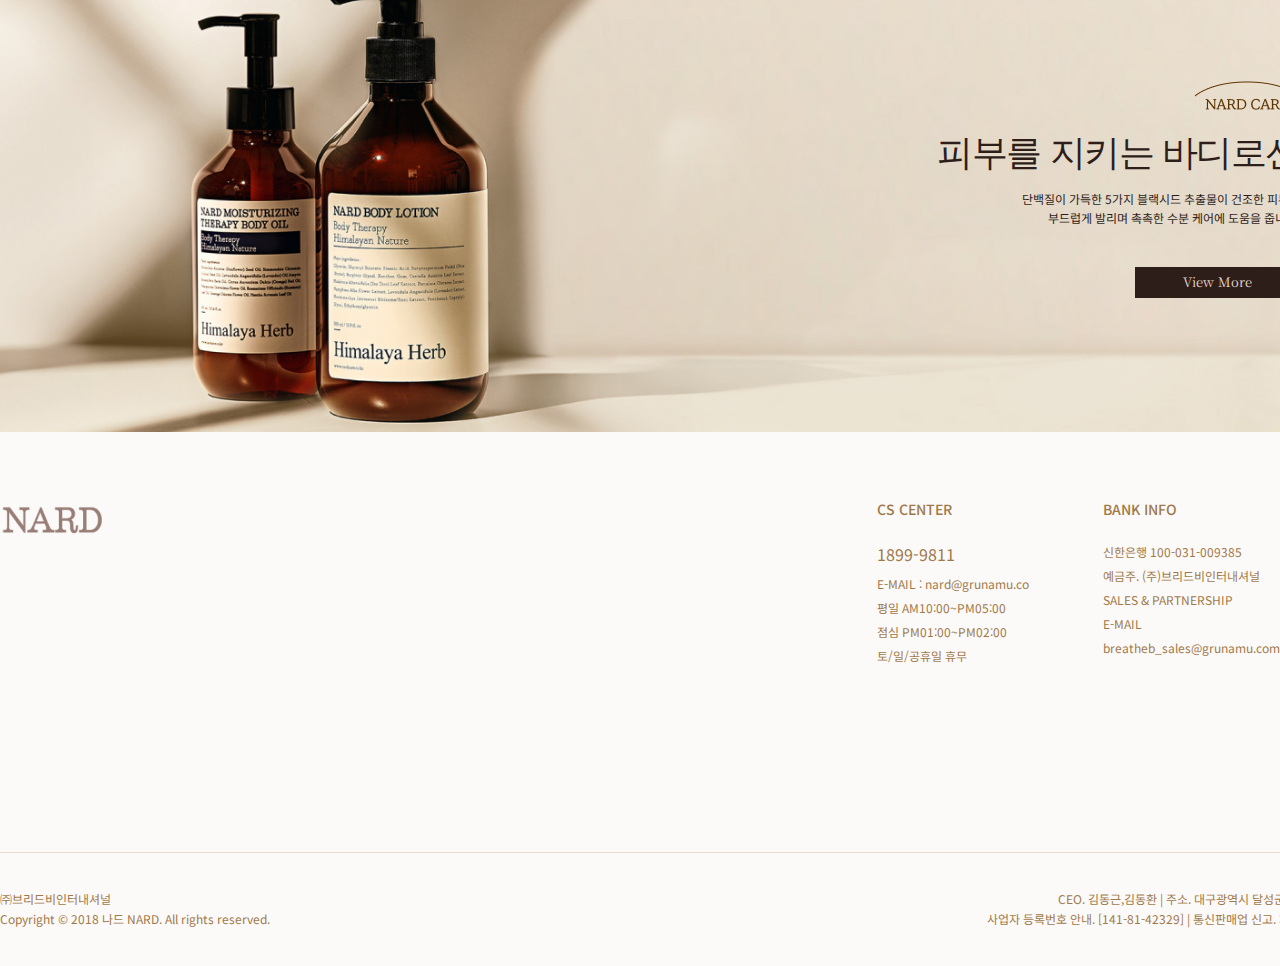
==== commit 8c1da95e: "Add files via upload" ====
--- a/index.html
+++ b/index.html
@@ -20,17 +20,18 @@
     <link rel="icon" href="/images/favicon_logo.jpg" type="image/x-icon">
     <!-- js -->
     <script src="./script/index.js" defer></script>
+    <script src="./script/common.js" defer></script>
 </head>
 <body>
     <!-- 1. HEADER -->
     <header>
-        <h1><a href="#"><img src="./images/nard_logo_w.png" alt="로고"></a></h1>
+        <h1><a href="./index.html"><img src="./images/nard_logo_w.png" alt="로고"></a></h1>
         <nav>
             <div class="category_wrap">
                 <a href="#">Category</a>
                 <div class="category_popup">
                     <ul>
-                        <li><a href="#">헤어</a></li>
+                        <li><a href="./product_list.html">헤어</a></li>
                         <li><a href="#">바디</a></li>
                         <li><a href="#">페이스</a></li>
                         <li><a href="#">베이비</a></li>
@@ -89,7 +90,6 @@
                     <span>SCROLL</span>
                     <span class="s_line"></span>
                 </div>
-                <!-- 임시 video -> 작업 후 autoplay 넣기 -->
                 <video src="./images/nard.mp4" autoplay muted loop></video>
             </div>
         </div>
--- a/styles/index.css
+++ b/styles/index.css
@@ -301,16 +301,19 @@
 main .recommend_wrap .rec_right .rec_img img:hover {transform: scale(1.03);}
 main .recommend_wrap .rec_right .rec_detail {
     position: absolute; left: 20px; bottom: 20px;
-    padding: 10px; background-color: rgba(0,0,0,0.35);
+    padding: 12px 10px; background-color: rgba(0,0,0,0.35);
     border-radius: 2px;
 }
 main .recommend_wrap .rec_right .rec_detail .p_title {
     margin-bottom: 15px; color: #fff; font-weight: 400;
+    font-size: 0.88rem;
 }
 main .recommend_wrap .rec_right .rec_detail .p_info {
-    border-bottom: 1px solid rgba(255,255,255,0.5); padding-bottom: 10px;
-}
-main .recommend_wrap .rec_right .rec_detail .p_info > * {color: #fff;}
+    border-bottom: 1px solid rgba(255,255,255,0.5); padding-bottom: 8px;
+}
+main .recommend_wrap .rec_right .rec_detail .p_info > * {
+    color: #fff; font-size: 0.93rem;
+}
 main .recommend_wrap .rec_right .rec_detail .p_info .volume {margin-right: 180px;}
 main .recommend_wrap .rec_right .rec_detail .p_info .price {}
 main .recommend_wrap .rec_right ul {
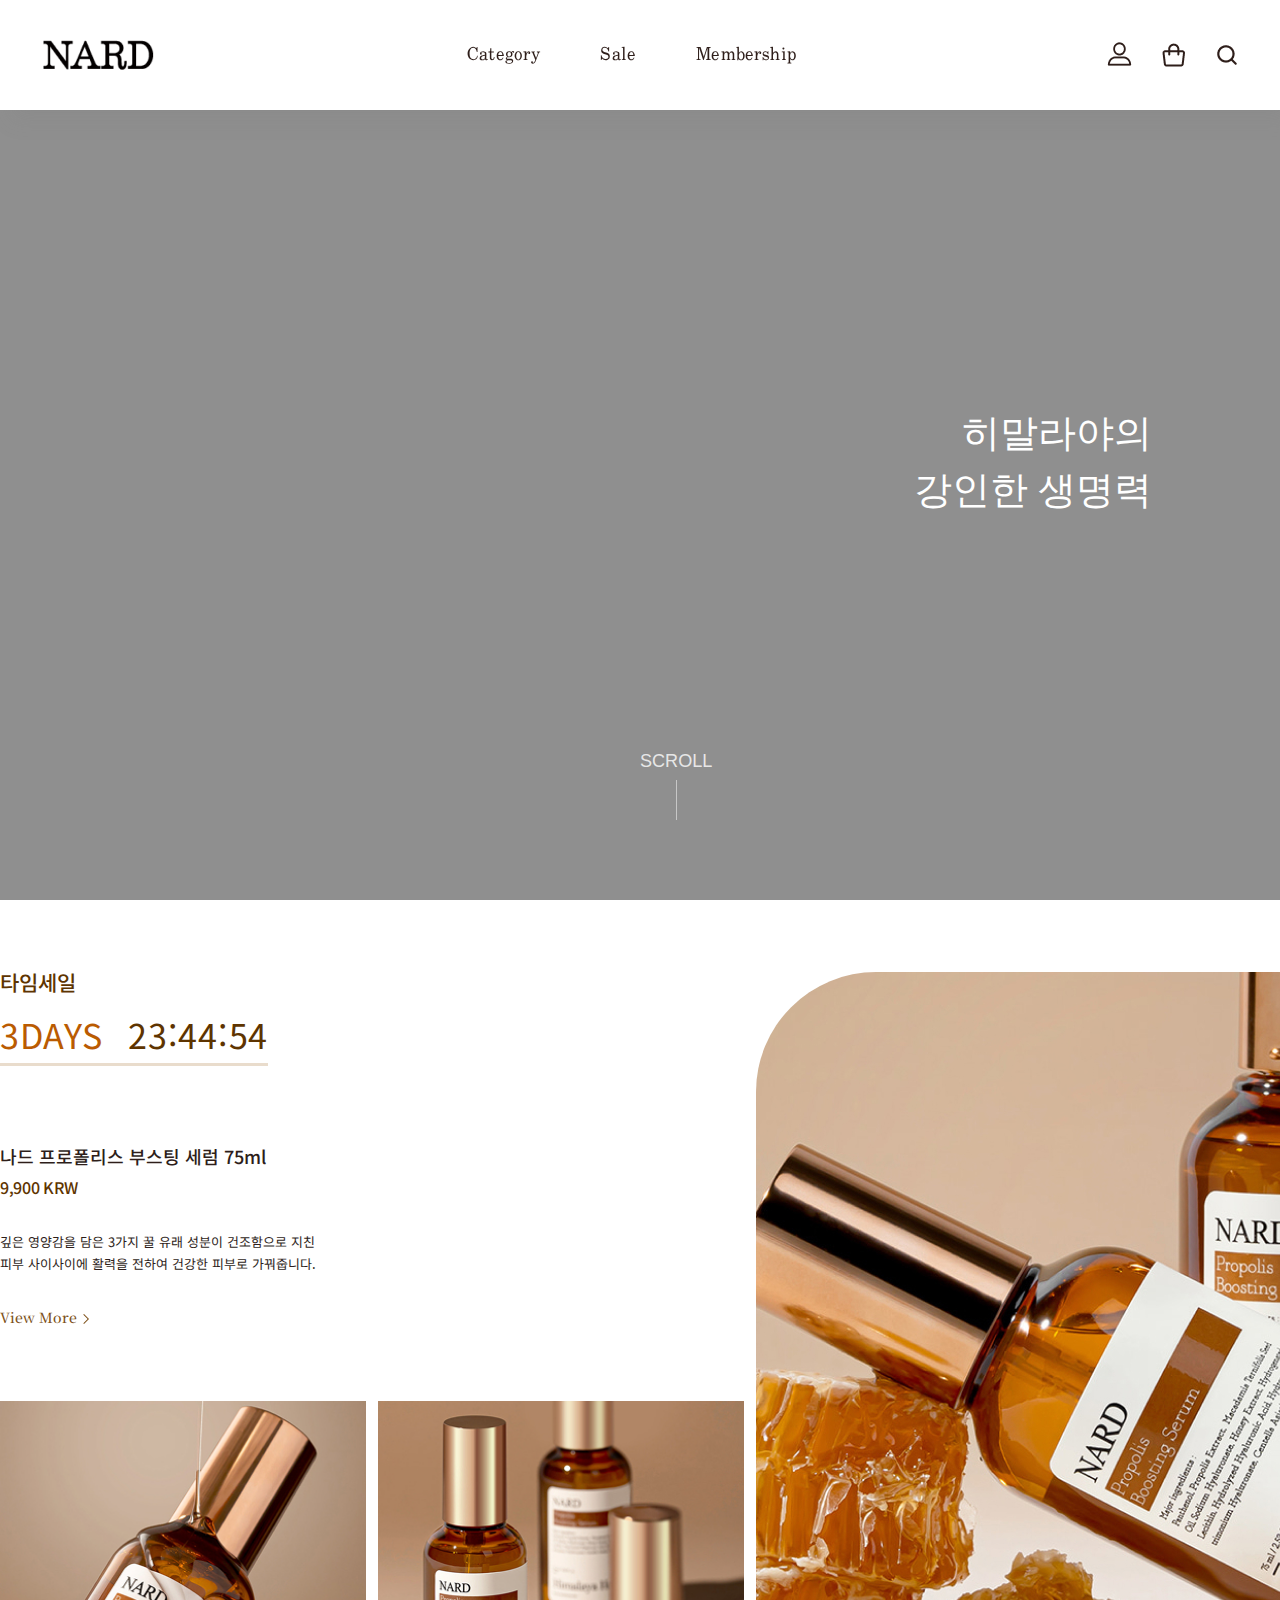
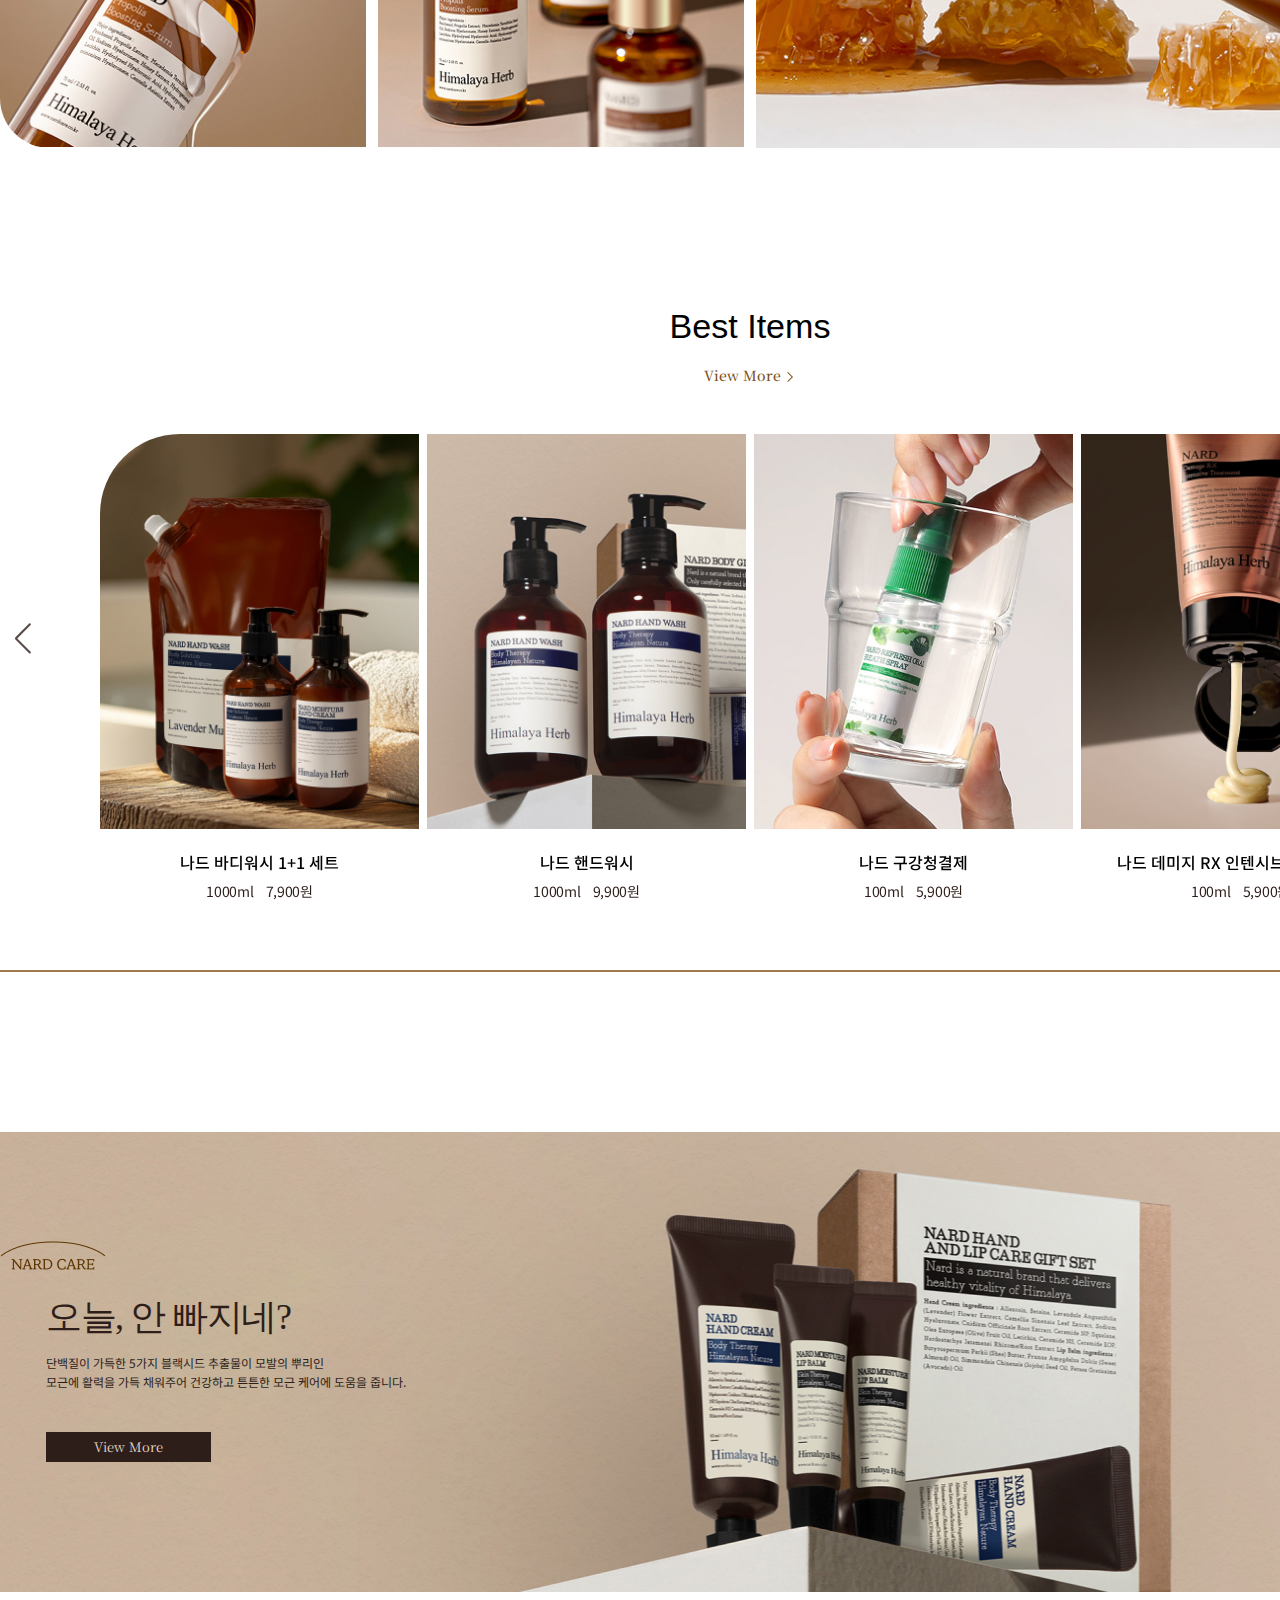
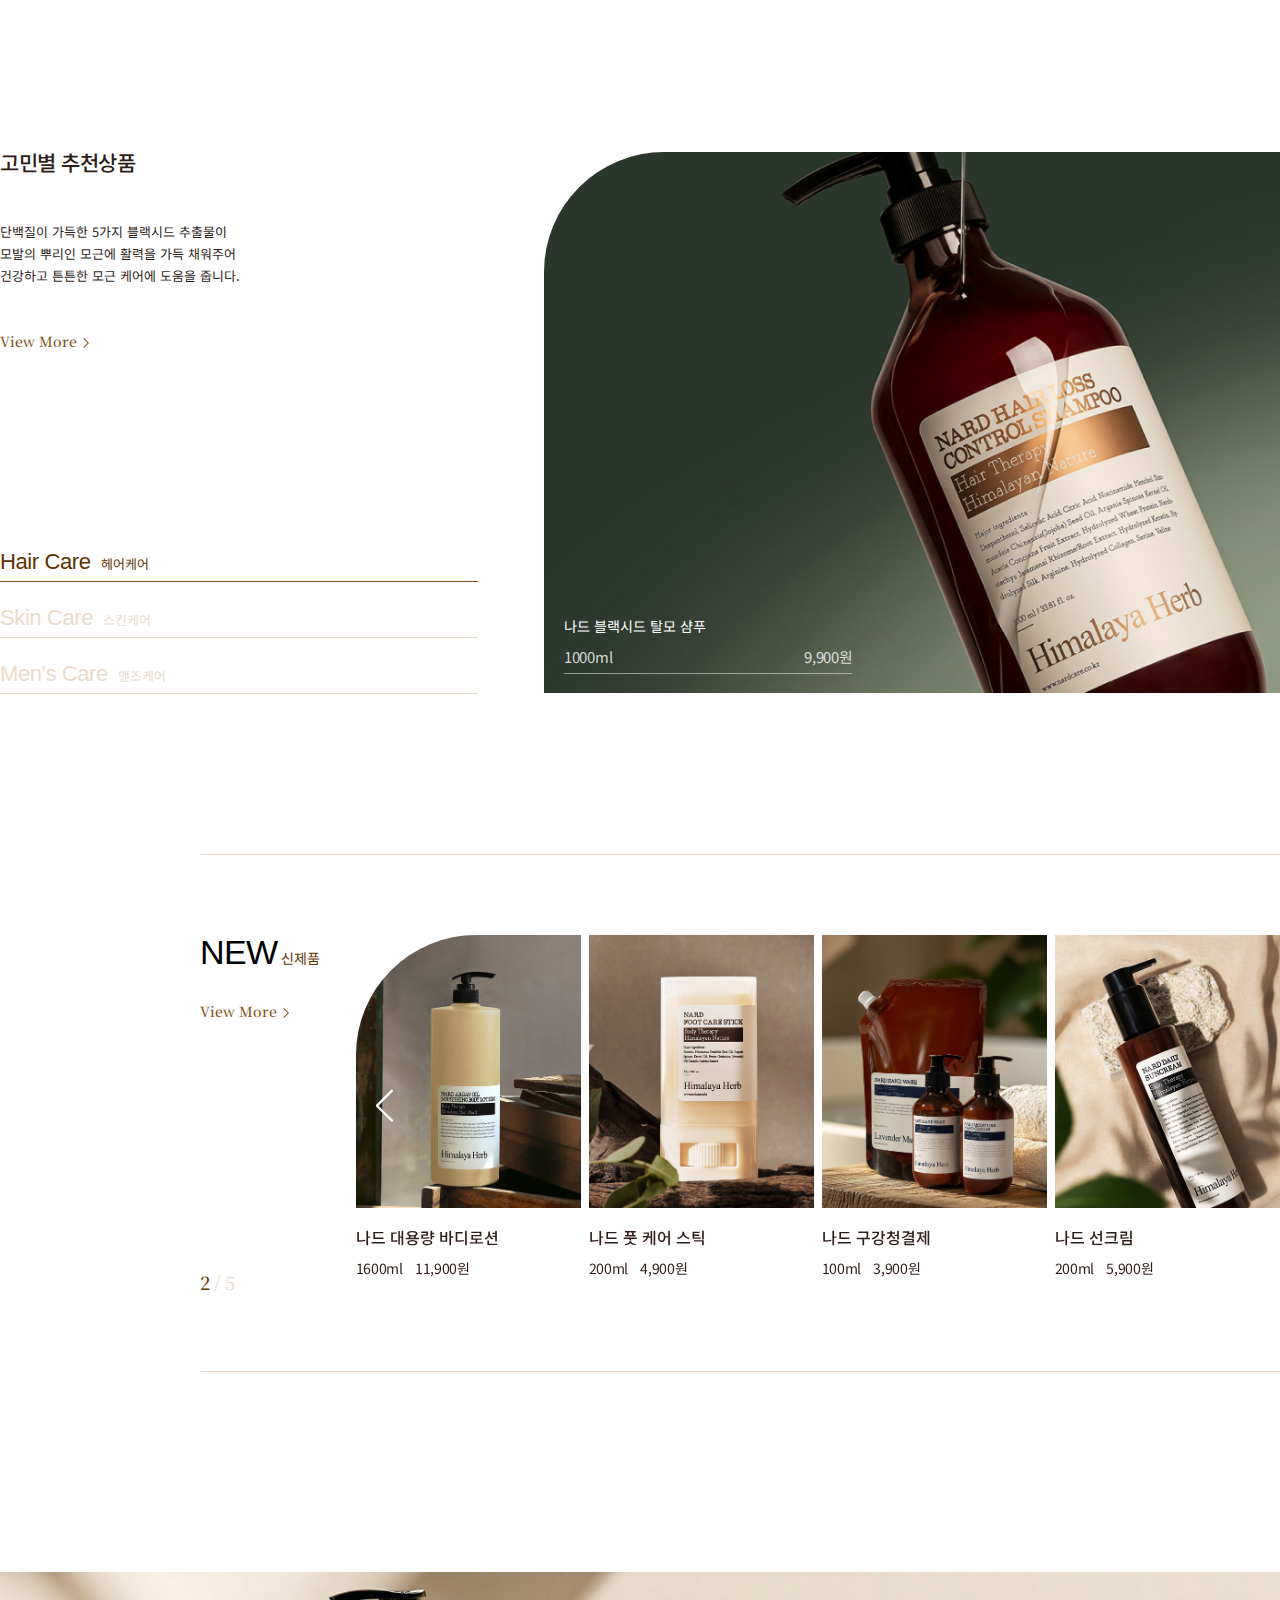
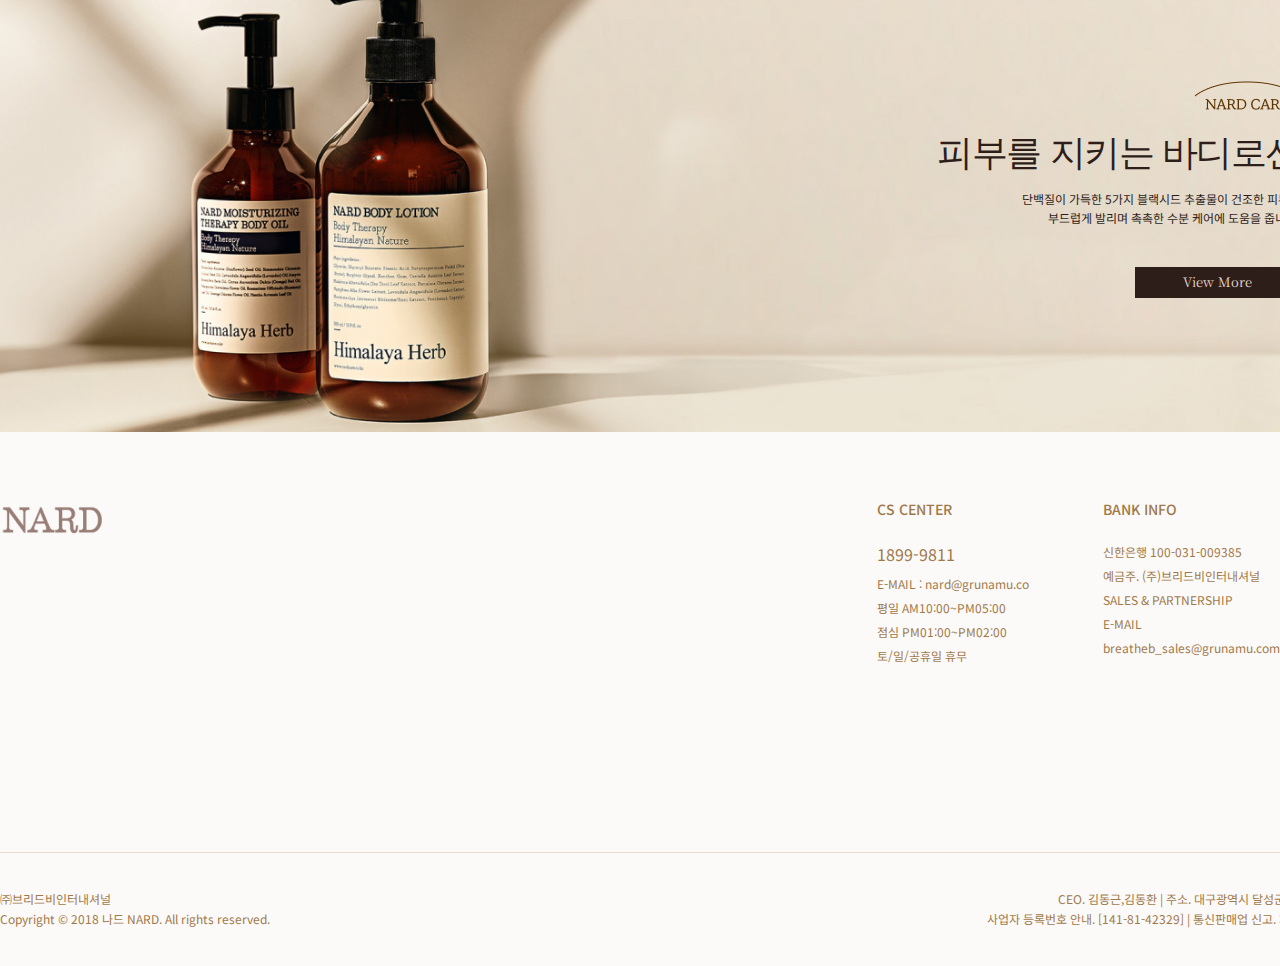
==== commit 2629cebc: "Add files via upload" ====
--- a/index.html
+++ b/index.html
@@ -32,10 +32,10 @@
                 <div class="category_popup">
                     <ul>
                         <li><a href="./product_list.html">헤어</a></li>
-                        <li><a href="#">바디</a></li>
-                        <li><a href="#">페이스</a></li>
-                        <li><a href="#">베이비</a></li>
-                        <li><a href="#">라이프스타일</a></li>
+                        <li><a href="./product_list.html">바디</a></li>
+                        <li><a href="./product_list.html">페이스</a></li>
+                        <li><a href="./product_list.html">베이비</a></li>
+                        <li><a href="./product_list.html">라이프스타일</a></li>
                     </ul>
                 </div>
             </div>
@@ -104,17 +104,17 @@
                 <p class="t_product_name">나드 프로폴리스 부스팅 세럼 75ml</p>
                 <p class="t_price">9,900 KRW</p>
                 <p class="detail">깊은 영양감을 담은 3가지 꿀 유래 성분이 건조함으로 지친<br>피부 사이사이에 활력을 전하여 건강한 피부로 가꿔줍니다.</p>
-                <a href="#" class="view_more">
+                <a href="./product_detail.html" class="view_more">
                     <span>View More</span>
                     <img src="./images/icon_arrow_14.png" alt="">
                 </a>
                 <div class="t_product">
-                    <a href="#" class="t_product_small_left"><img src="./images/product_timesale_small01.jpg" alt=""></a>
-                    <a href="#" class="t_product_small_right"><img src="./images/product_timesale_small02.jpg" alt=""></a>
+                    <a href="./product_detail.html" class="t_product_small_left"><img src="./images/product_timesale_small01.jpg" alt=""></a>
+                    <a href="./product_detail.html" class="t_product_small_right"><img src="./images/product_timesale_small02.jpg" alt=""></a>
                 </div>
             </div>
             <p class="t_right">
-                <a href="#"><img src="./images/product_timesale_big.jpg" alt=""></a>
+                <a href="./product_detail.html"><img src="./images/product_timesale_big.jpg" alt=""></a>
             </p>
         </div>
         <!-- 4. BEST ITEMS -->
@@ -129,7 +129,7 @@
                 <div class="swiper b_swiper">
                     <div class="swiper-wrapper">
                         <div class="swiper-slide b1">
-                            <a href="#" class="b_product">
+                            <a href="./product_detail.html" class="b_product">
                                 <p class="b_img"><img src="./images/product_best01.jpg" alt=""></p>
                                 <p class="p_title">나드 데미지 RX 인텐시브 트리트먼트</p>
                                 <div class="p_info">
@@ -139,7 +139,7 @@
                             </a>
                         </div>
                         <div class="swiper-slide b2">
-                            <a href="#" class="b_product">
+                            <a href="./product_detail.html" class="b_product">
                                 <p class="b_img"><img src="./images/product_best02.jpg" alt=""></p>
                                 <p class="p_title">나드 바디워시 1+1 세트</p>
                                 <div class="p_info">
@@ -149,7 +149,7 @@
                             </a>
                         </div>
                         <div class="swiper-slide b3">
-                            <a href="#" class="b_product">
+                            <a href="./product_detail.html" class="b_product">
                                 <p class="b_img"><img src="./images/product_best03.jpg" alt=""></p>
                                 <p class="p_title">나드 핸드워시</p>
                                 <div class="p_info">
@@ -159,7 +159,7 @@
                             </a>
                         </div>
                         <div class="swiper-slide b4">
-                            <a href="#" class="b_product">
+                            <a href="./product_detail.html" class="b_product">
                                 <p class="b_img"><img src="./images/product_best04.jpg" alt=""></p>
                                 <p class="p_title">나드 구강청결제</p>
                                 <div class="p_info">
@@ -169,7 +169,7 @@
                             </a>
                         </div>
                         <div class="swiper-slide b5">
-                            <a href="#" class="b_product">
+                            <a href="./product_detail.html" class="b_product">
                                 <p class="b_img"><img src="./images/product_best01.jpg" alt=""></p>
                                 <p class="p_title">나드 데미지 RX 인텐시브 트리트먼트</p>
                                 <div class="p_info">
@@ -179,7 +179,7 @@
                             </a>
                         </div>
                         <div class="swiper-slide b6">
-                            <a href="#" class="b_product">
+                            <a href="./product_detail.html" class="b_product">
                                 <p class="b_img"><img src="./images/product_best02.jpg" alt=""></p>
                                 <p class="p_title">나드 바디워시 1+1 세트</p>
                                 <div class="p_info">
@@ -189,7 +189,7 @@
                             </a>
                         </div>
                         <div class="swiper-slide b7">
-                            <a href="#" class="b_product">
+                            <a href="./product_detail.html" class="b_product">
                                 <p class="b_img"><img src="./images/product_best03.jpg" alt=""></p>
                                 <p class="p_title">나드 핸드워시</p>
                                 <div class="p_info">
@@ -221,7 +221,7 @@
                 <p class="bnr_detail">
                     단백질이 가득한 5가지 블랙시드 추출물이 모발의 뿌리인<br> 모근에 활력을 가득 채워주어 건강하고 튼튼한 모근 케어에 도움을 줍니다.
                 </p>
-                <a href="#" class="view_more_b">View More</a>
+                <a href="./product_detail.html" class="view_more_b">View More</a>
             </div>
         </div>
         <!-- 6. 고민별 추천상품 -->
@@ -230,7 +230,7 @@
                 <div class="rec_title">
                     <h2 class="recommend">고민별 추천상품</h2>
                     <p class="detail">단백질이 가득한 5가지 블랙시드 추출물이<br> 모발의 뿌리인 모근에 활력을 가득 채워주어<br> 건강하고 튼튼한 모근 케어에 도움을 줍니다.</p>
-                    <a href="#" class="view_more">
+                    <a href="./product_detail.html" class="view_more">
                         <span>View More</span>
                         <img src="./images/icon_arrow_14.png" alt="이전 제품">
                     </a>
@@ -252,8 +252,8 @@
             </div>
             <div class="rec_right_wrap">
                 <div class="rec_right hair">
-                    <a class="rec_img" href="#"><img src="./images/product_recommend_bg1.jpg" alt=""></a>
-                    <a href="#" class="rec_detail">
+                    <a class="rec_img" href="./product_detail.html"><img src="./images/product_recommend_bg1.jpg" alt=""></a>
+                    <a href="./product_detail.html" class="rec_detail">
                         <p class="p_title">나드 블랙시드 탈모 샴푸</p>
                         <div class="p_info">
                             <p class="volume">1000ml</p>
@@ -261,10 +261,10 @@
                         </div>
                     </a>
                     <ul>
-                        <li><a href="#" class="active"><img src="./images/product_rec_01.jpg" alt="고민별 헤어 추천상품1"></a></li>
-                        <li><a href="#"><img src="./images/product_rec_02.jpg" alt="고민별 헤어 추천상품2"></a></li>
-                        <li><a href="#"><img src="./images/product_rec_03.jpg" alt="고민별 헤어 추천상품3"></a></li>
-                        <li><a href="#"><img src="./images/product_rec_04.jpg" alt="고민별 헤어 추천상품4"></a></li>
+                        <li><a href="./product_detail.html" class="active"><img src="./images/product_rec_01.jpg" alt="고민별 헤어 추천상품1"></a></li>
+                        <li><a href="./product_detail.html"><img src="./images/product_rec_02.jpg" alt="고민별 헤어 추천상품2"></a></li>
+                        <li><a href="./product_detail.html"><img src="./images/product_rec_03.jpg" alt="고민별 헤어 추천상품3"></a></li>
+                        <li><a href="./product_detail.html"><img src="./images/product_rec_04.jpg" alt="고민별 헤어 추천상품4"></a></li>
                     </ul>
                 </div>
                 <div class="rec_right skin"></div>
@@ -279,7 +279,7 @@
                         <h2>NEW</h2>
                         <p>신제품</p>
                     </div>
-                    <a href="#" class="view_more">
+                    <a href="./product_detail.html" class="view_more">
                         <span>View More</span>
                         <img src="./images/icon_arrow_14.png" alt="이전 베스트 제품">
                     </a>
@@ -296,7 +296,7 @@
                 </div>
                 <div class="swiper-wrapper">
                     <div class="swiper-slide new1">
-                        <a href="#"><img src="./images/product_new01.jpg" alt="신제품1 바로가기"></a>
+                        <a href="./product_detail.html"><img src="./images/product_new01.jpg" alt="신제품1 바로가기"></a>
                         <div class="swiper_detail">
                             <p class="p_title">나드 데미지 RX 인텐시브 트리트먼트</p>
                             <div class="p_info">
@@ -306,7 +306,7 @@
                         </div>
                     </div>
                     <div class="swiper-slide new2">
-                        <a href="#"><img src="./images/product_new02.jpg" alt="신제품2 바로가기"></a>
+                        <a href="./product_detail.html"><img src="./images/product_new02.jpg" alt="신제품2 바로가기"></a>
                         <p class="p_title">나드 대용량 바디로션</p>
                         <div class="p_info">
                             <p class="volume">1600ml</p>
@@ -314,7 +314,7 @@
                         </div>
                     </div>
                     <div class="swiper-slide new3">
-                        <a href="#"><img src="./images/product_new03.jpg" alt="신제품3 바로가기"></a>
+                        <a href="./product_detail.html"><img src="./images/product_new03.jpg" alt="신제품3 바로가기"></a>
                         <p class="p_title">나드 풋 케어 스틱</p>
                         <div class="p_info">
                             <p class="volume">200ml</p>
@@ -322,7 +322,7 @@
                         </div>
                     </div>
                     <div class="swiper-slide new4">
-                        <a href="#"><img src="./images/product_new04.jpg" alt="신제품1 바로가기"></a>
+                        <a href="./product_detail.html"><img src="./images/product_new04.jpg" alt="신제품1 바로가기"></a>
                         <p class="p_title">나드 구강청결제</p>
                         <div class="p_info">
                             <p class="volume">100ml</p>
@@ -330,7 +330,7 @@
                         </div>
                     </div>
                     <div class="swiper-slide new5">
-                        <a href="#"><img src="./images/product_new05.jpg" alt="신제품1 바로가기"></a>
+                        <a href="./product_detail.html"><img src="./images/product_new05.jpg" alt="신제품1 바로가기"></a>
                         <p class="p_title">나드 선크림</p>
                         <div class="p_info">
                             <p class="volume">200ml</p>
@@ -349,7 +349,7 @@
                     단백질이 가득한 5가지 블랙시드 추출물이 건조한 피부에<br>
                     부드럽게 발리며 촉촉한 수분 케어에 도움을 줍니다.
                 </p>
-                <a href="#" class="view_more_b">View More</a>
+                <a href="./product_detail.html" class="view_more_b">View More</a>
             </div>
         </div>
     </main>
--- a/styles/common.css
+++ b/styles/common.css
@@ -30,8 +30,8 @@
     border-top: 1px solid rgba(255,255,255,1);
     background-color: rgba(255,255,255,1); width: 100%;
     position: fixed; top: 110px; left: 0; padding: 18px;
-    border-top: 1px solid rgba(0,0,0,0.1);
-    box-shadow: 10px 10px 20px rgba(121, 121, 121, 0.15);
+    border-bottom: 1px solid #bdbdbd30;
+    box-shadow: 10px 10px 20px rgba(121, 121, 121, 0.1);
 }
 header nav .category_wrap .category_popup ul,
 header nav .sale_popup ul {
@@ -52,7 +52,7 @@
     font-weight: 500;
 }
 /* 세일 서브팝업 */
-header nav .sale_wrap > .sale_popup {display: none; box-shadow: 10px 10px 20px rgba(121, 121, 121, 0.15);}
+header nav .sale_wrap > .sale_popup {display: none; box-shadow: 10px 10px 20px rgba(121, 121, 121, 0.1);}
 header nav .sale_wrap > .sale_popup > ul {}
 header nav .sale_wrap > .sale_popup > ul li {}
 header nav .sale_wrap > .sale_popup > ul li:first-child a {color: #BA5B01;}
@@ -116,3 +116,52 @@
 }
 header .h_right .search .search_popup .search_wrap .close img {}
 
+/* =================================FOOTER */
+footer {background-color: #FBFAF8;}
+footer .f_top {
+    width: 1500px; margin: 0 auto; padding-top: 70px; padding-right: 36px;
+    display: flex; justify-content: space-between;
+    border-right: 1px solid #e9dccc;
+    height: 420px;
+}
+footer .f_top h1 {}
+footer .f_top h1 img {}
+footer .f_top .f_right {}
+footer .f_top .f_right > ul {display: flex;}
+footer .f_top .f_right > ul > li {
+    font-size: 0.75rem;
+    color: #9F794b; 
+}
+footer .f_top .f_right > ul > li:nth-child(1) {}
+footer .f_top .f_right > ul > li:nth-child(2) {
+    margin: 0 74px;
+}
+footer .f_top .f_right > ul > li li {margin-bottom: 12px;}
+footer .f_top .f_right ul li h2 {
+    font-size: 0.88rem; color: #9F794b;
+    font-weight: 500; margin-bottom: 30px;
+}
+footer .f_top .f_right ul li .call {font-size: 1rem; margin-bottom: 16px;}
+footer .f_top .f_right ul li .cs{}
+footer .f_top .f_right ul li .cs li {}
+footer .f_top .f_right ul li .bank {}
+footer .f_top .f_right ul li .bank li {}
+footer .f_top .f_right > ul > li a {
+    display:block; color: #828282;
+    margin-bottom: 30px; font-size: 0.75rem;
+    padding-right: 16px;
+}
+footer address {
+    padding: 36px 0;
+    border-top: 1px solid #e9dccc;
+}
+footer address .a_wrap {
+    width: 1500px; margin: 0 auto;
+    display: flex; justify-content: space-between;
+}
+footer address .a_wrap .a_left {}
+footer address .a_wrap .a_right {text-align: right;}
+footer address .a_wrap .a_left p,
+footer address .a_wrap .a_right p {
+    font-size: 0.75rem; line-height: 1.7; color: #9F794b;
+}--- a/styles/index.css
+++ b/styles/index.css
@@ -301,7 +301,6 @@
 main .recommend_wrap .rec_right .rec_img img:hover {transform: scale(1.03);}
 main .recommend_wrap .rec_right .rec_detail {
     position: absolute; left: 20px; bottom: 20px;
-    padding: 12px 10px; background-color: rgba(0,0,0,0.35);
     border-radius: 2px;
 }
 main .recommend_wrap .rec_right .rec_detail .p_title {
@@ -312,7 +311,7 @@
     border-bottom: 1px solid rgba(255,255,255,0.5); padding-bottom: 8px;
 }
 main .recommend_wrap .rec_right .rec_detail .p_info > * {
-    color: #fff; font-size: 0.93rem;
+    color: rgba(255,255,255,0.8); font-size: 0.93rem;
 }
 main .recommend_wrap .rec_right .rec_detail .p_info .volume {margin-right: 180px;}
 main .recommend_wrap .rec_right .rec_detail .p_info .price {}
@@ -405,53 +404,4 @@
     font-family: "Noto Serif KR", serif;
     font-size: 0.81rem;
     transition: background-color 0.3s;
-}
-/* =================================FOOTER */
-footer {background-color: #FBFAF8;}
-footer .f_top {
-    width: 1500px; margin: 0 auto; padding-top: 70px; padding-right: 36px;
-    display: flex; justify-content: space-between;
-    border-right: 1px solid #e9dccc;
-    height: 420px;
-}
-footer .f_top h1 {}
-footer .f_top h1 img {}
-footer .f_top .f_right {}
-footer .f_top .f_right > ul {display: flex;}
-footer .f_top .f_right > ul > li {
-    font-size: 0.75rem;
-    color: #9F794b; 
-}
-footer .f_top .f_right > ul > li:nth-child(1) {}
-footer .f_top .f_right > ul > li:nth-child(2) {
-    margin: 0 74px;
-}
-footer .f_top .f_right > ul > li li {margin-bottom: 12px;}
-footer .f_top .f_right ul li h2 {
-    font-size: 0.88rem; color: #9F794b;
-    font-weight: 500; margin-bottom: 30px;
-}
-footer .f_top .f_right ul li .call {font-size: 1rem; margin-bottom: 16px;}
-footer .f_top .f_right ul li .cs{}
-footer .f_top .f_right ul li .cs li {}
-footer .f_top .f_right ul li .bank {}
-footer .f_top .f_right ul li .bank li {}
-footer .f_top .f_right > ul > li a {
-    display:block; color: #828282;
-    margin-bottom: 30px; font-size: 0.75rem;
-    padding-right: 16px;
-}
-footer address {
-    padding: 36px 0;
-    border-top: 1px solid #e9dccc;
-}
-footer address .a_wrap {
-    width: 1500px; margin: 0 auto;
-    display: flex; justify-content: space-between;
-}
-footer address .a_wrap .a_left {}
-footer address .a_wrap .a_right {text-align: right;}
-footer address .a_wrap .a_left p,
-footer address .a_wrap .a_right p {
-    font-size: 0.75rem; line-height: 1.7; color: #9F794b;
 }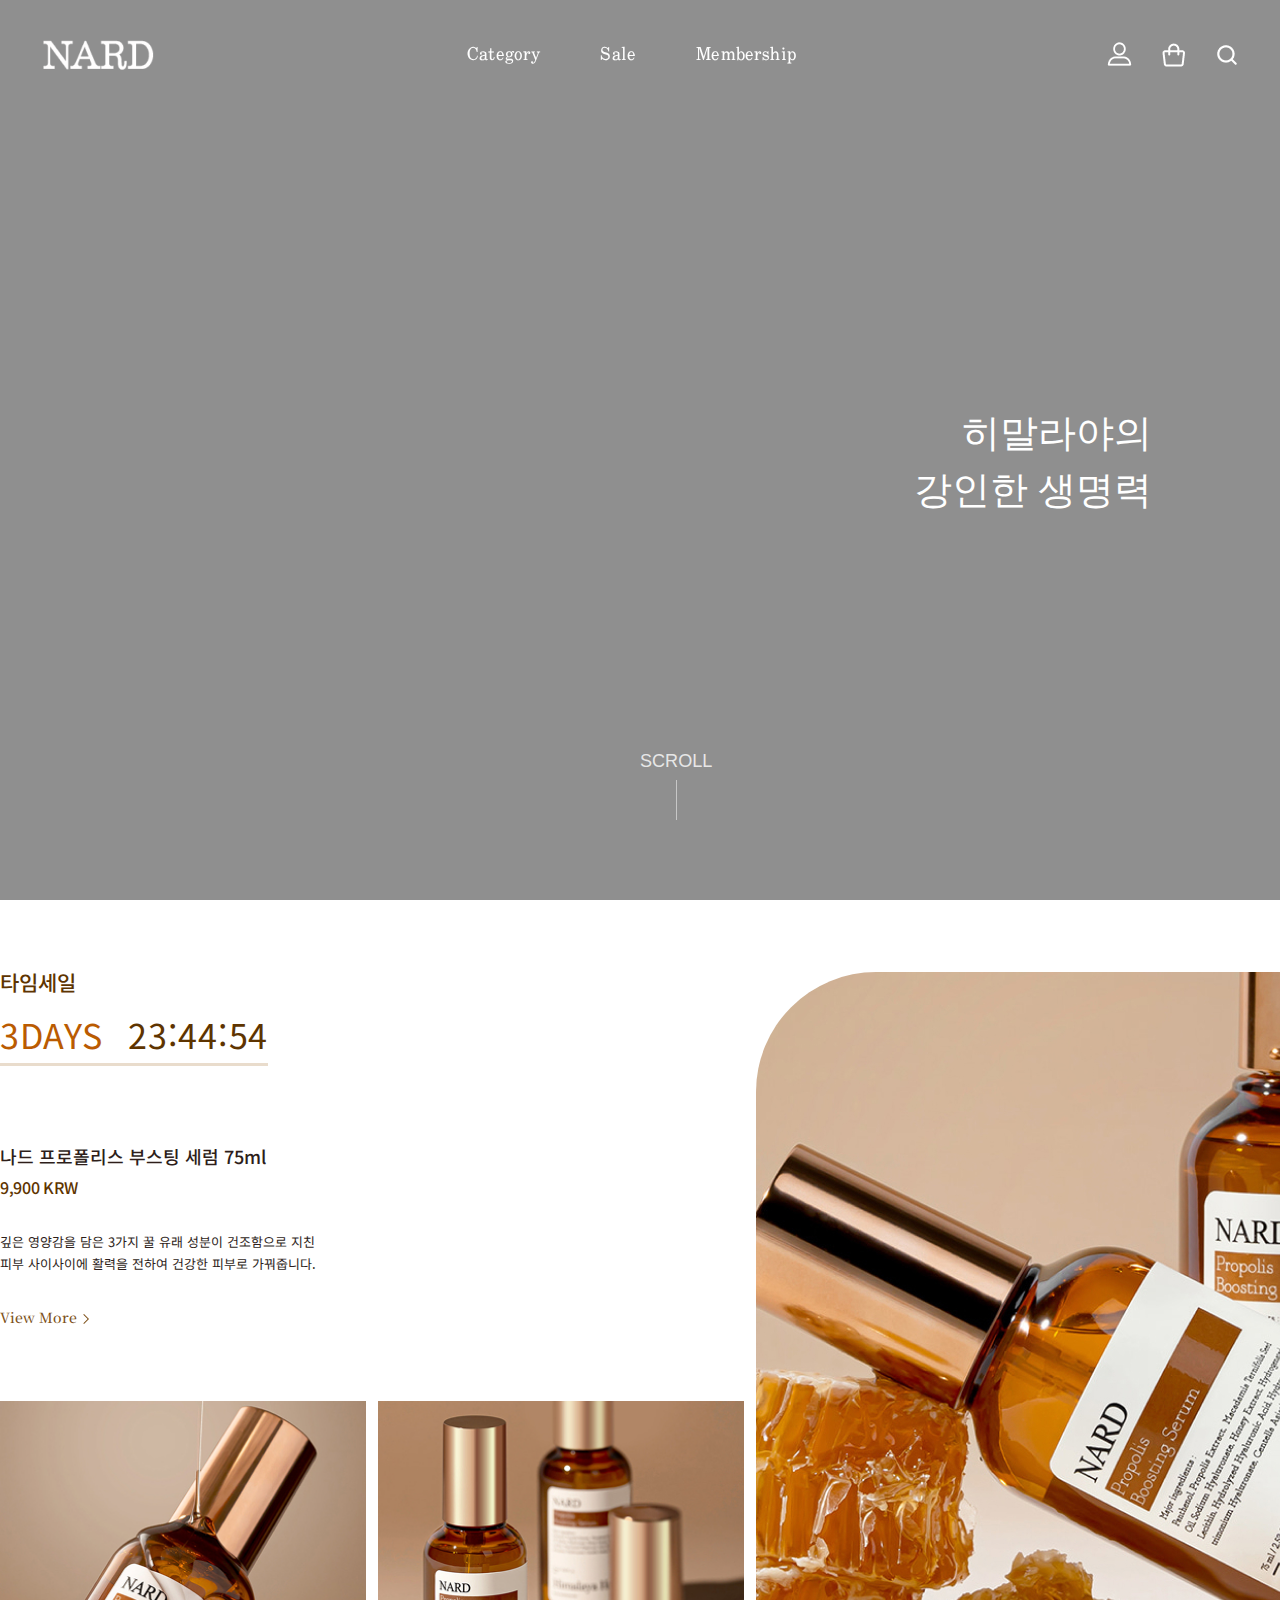
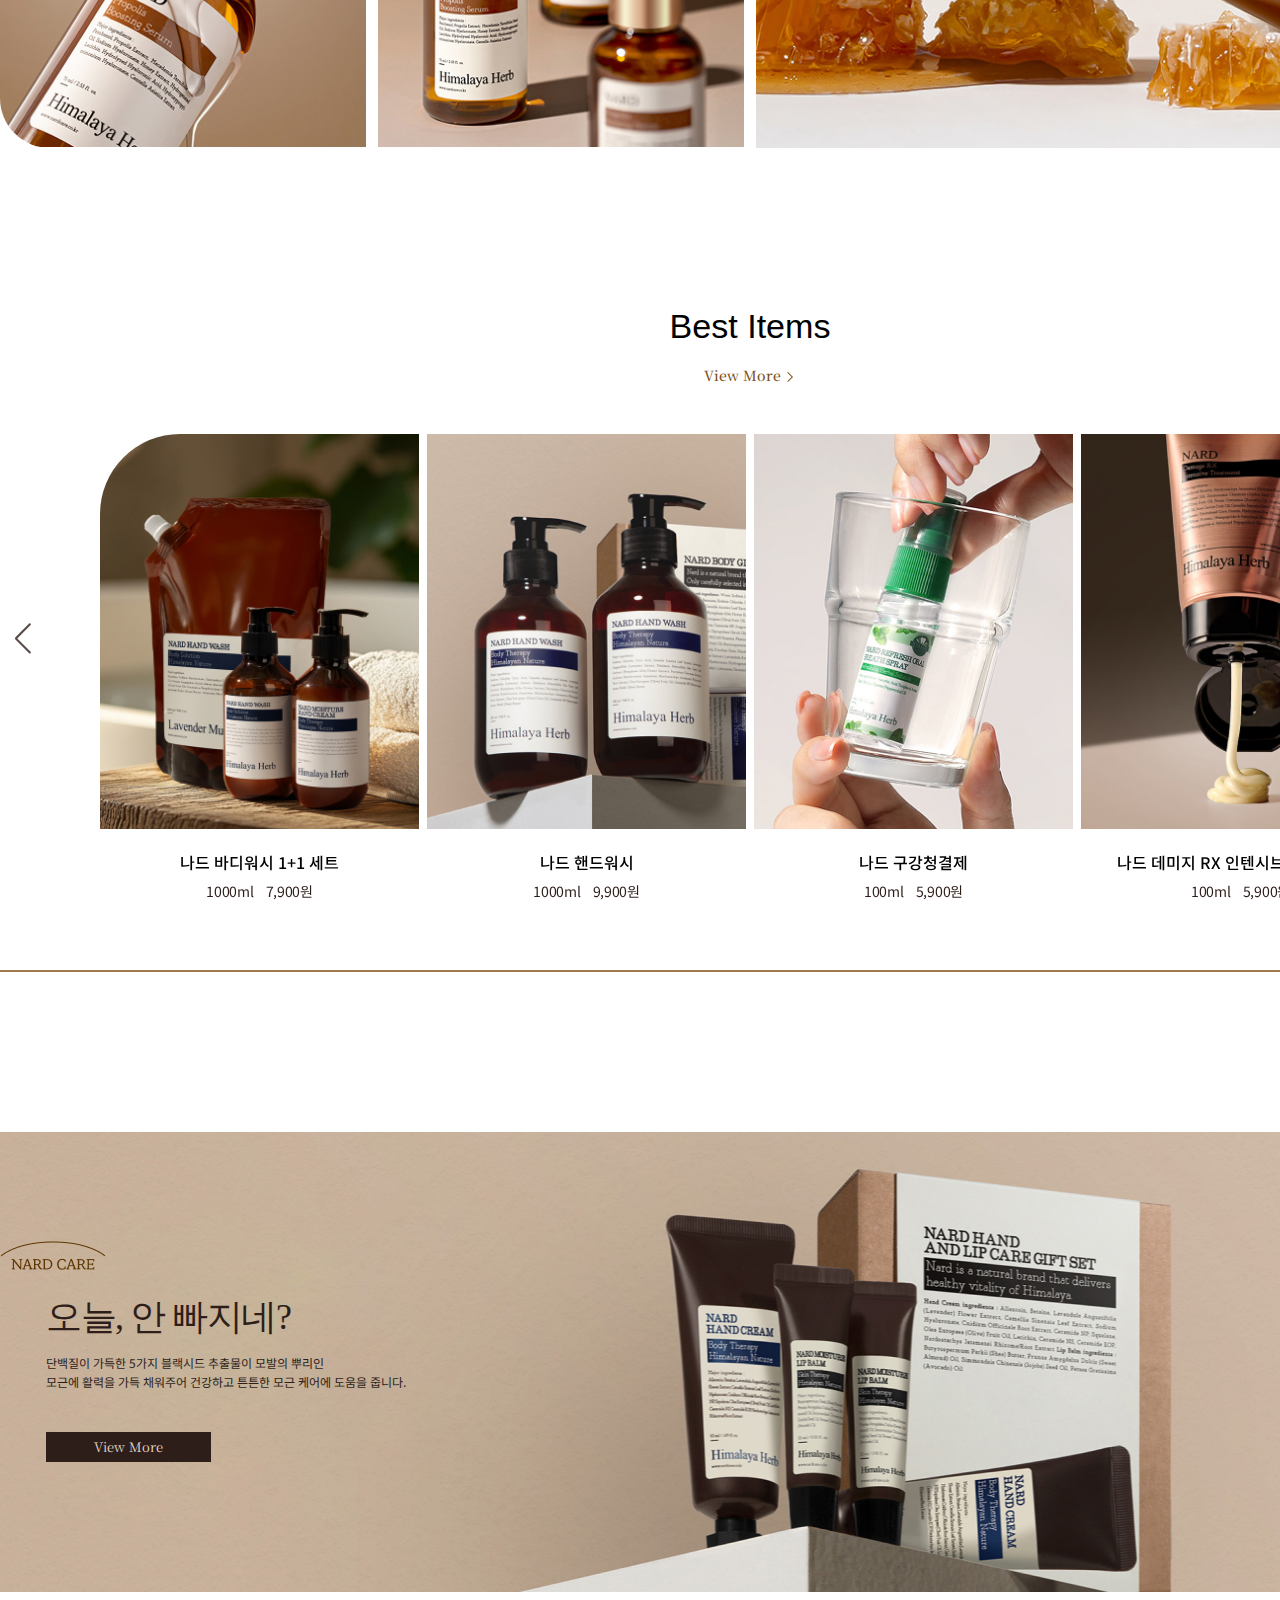
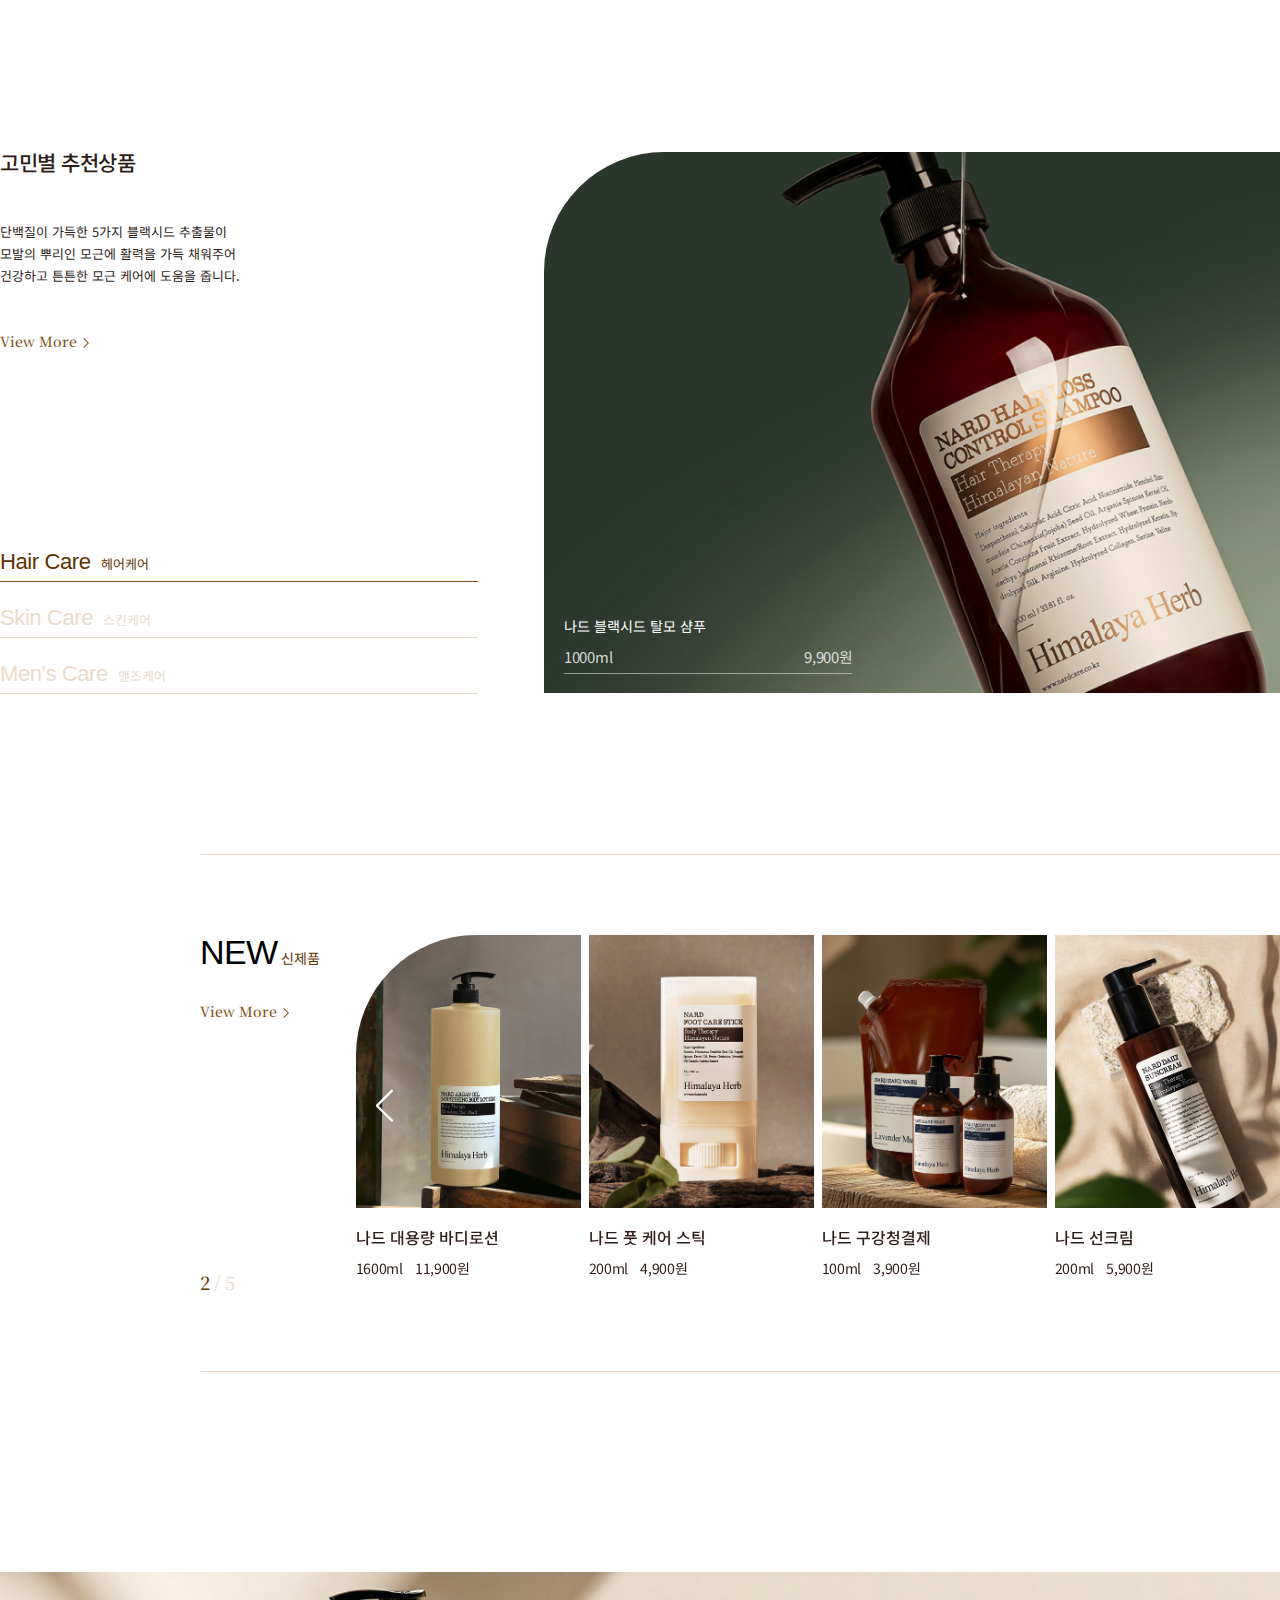
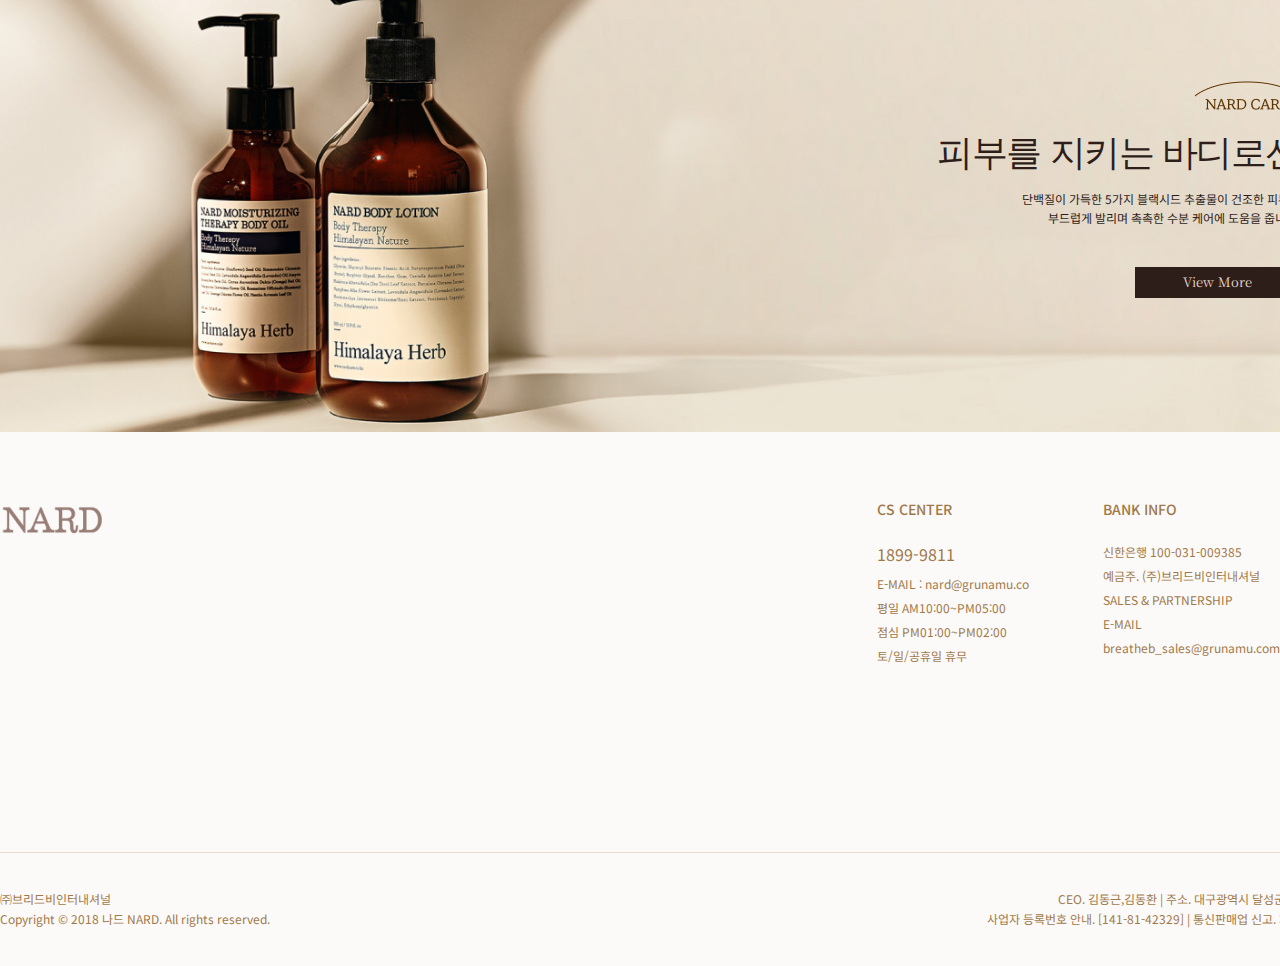
==== commit 5ee36ca6: "Add files via upload" ====
--- a/index.html
+++ b/index.html
@@ -120,7 +120,7 @@
         <!-- 4. BEST ITEMS -->
         <div class="best_wrap">
             <h2 class="b_h2">Best Items</h2>
-            <a href="#" class="view_more">
+            <a href="./product_list.html" class="view_more">
                 <span>View More</span>
                 <img src="./images/icon_arrow_14.png" alt="이전 베스트 제품">
             </a>
@@ -230,7 +230,7 @@
                 <div class="rec_title">
                     <h2 class="recommend">고민별 추천상품</h2>
                     <p class="detail">단백질이 가득한 5가지 블랙시드 추출물이<br> 모발의 뿌리인 모근에 활력을 가득 채워주어<br> 건강하고 튼튼한 모근 케어에 도움을 줍니다.</p>
-                    <a href="./product_detail.html" class="view_more">
+                    <a href="./product_list.html" class="view_more">
                         <span>View More</span>
                         <img src="./images/icon_arrow_14.png" alt="이전 제품">
                     </a>
@@ -279,7 +279,7 @@
                         <h2>NEW</h2>
                         <p>신제품</p>
                     </div>
-                    <a href="./product_detail.html" class="view_more">
+                    <a href="./product_list.html" class="view_more">
                         <span>View More</span>
                         <img src="./images/icon_arrow_14.png" alt="이전 베스트 제품">
                     </a>
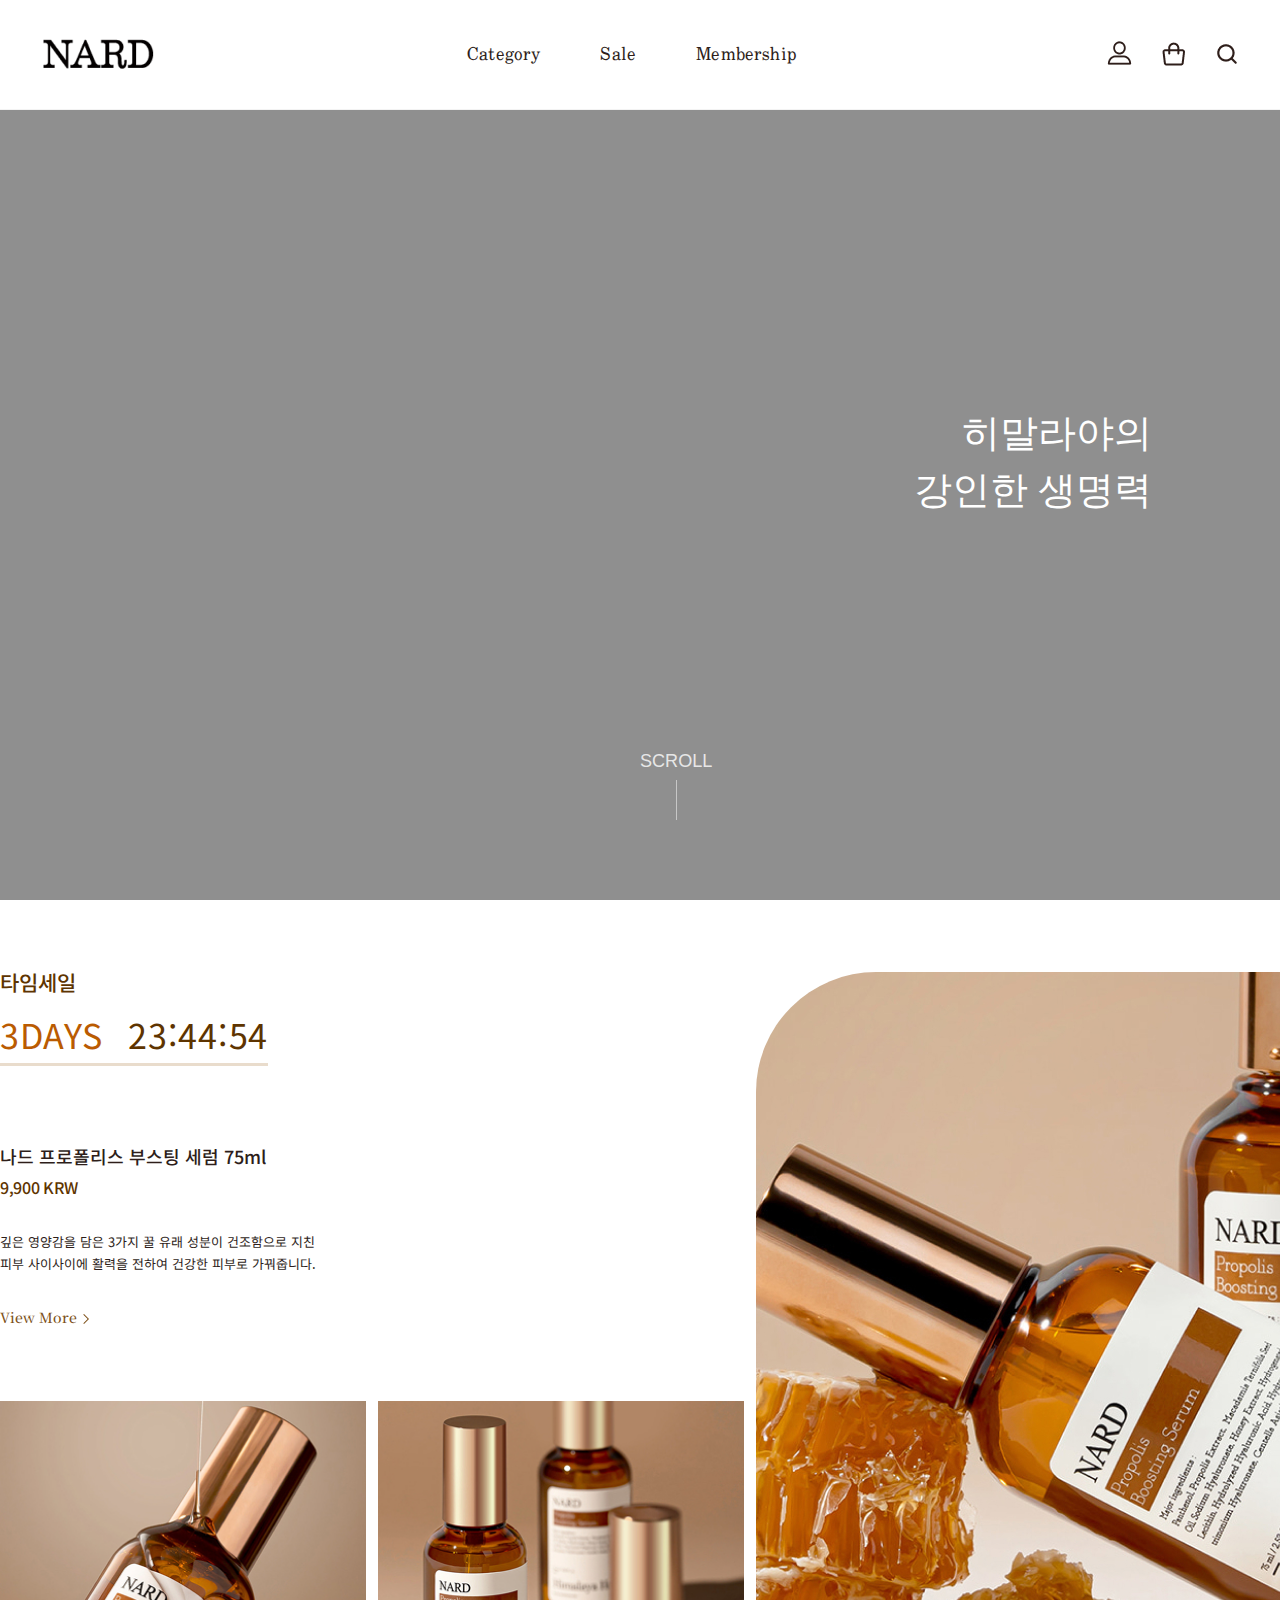
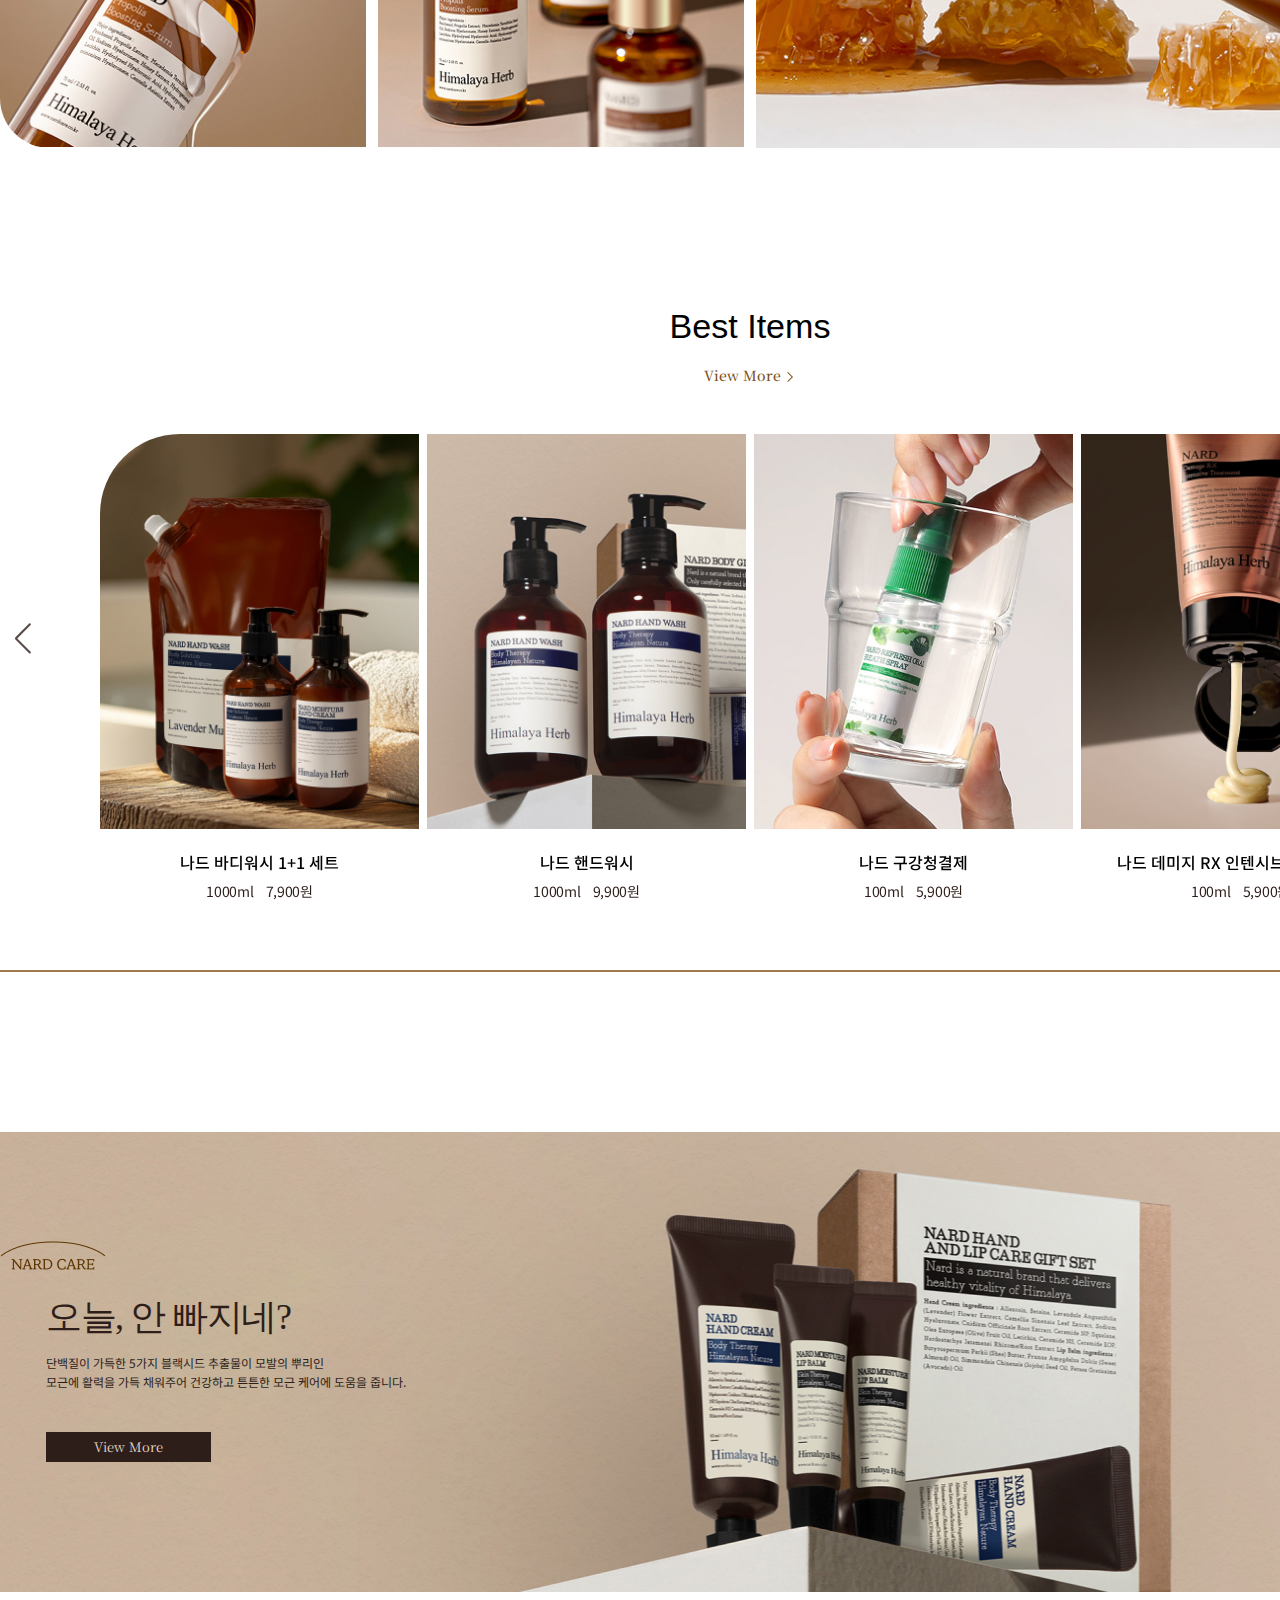
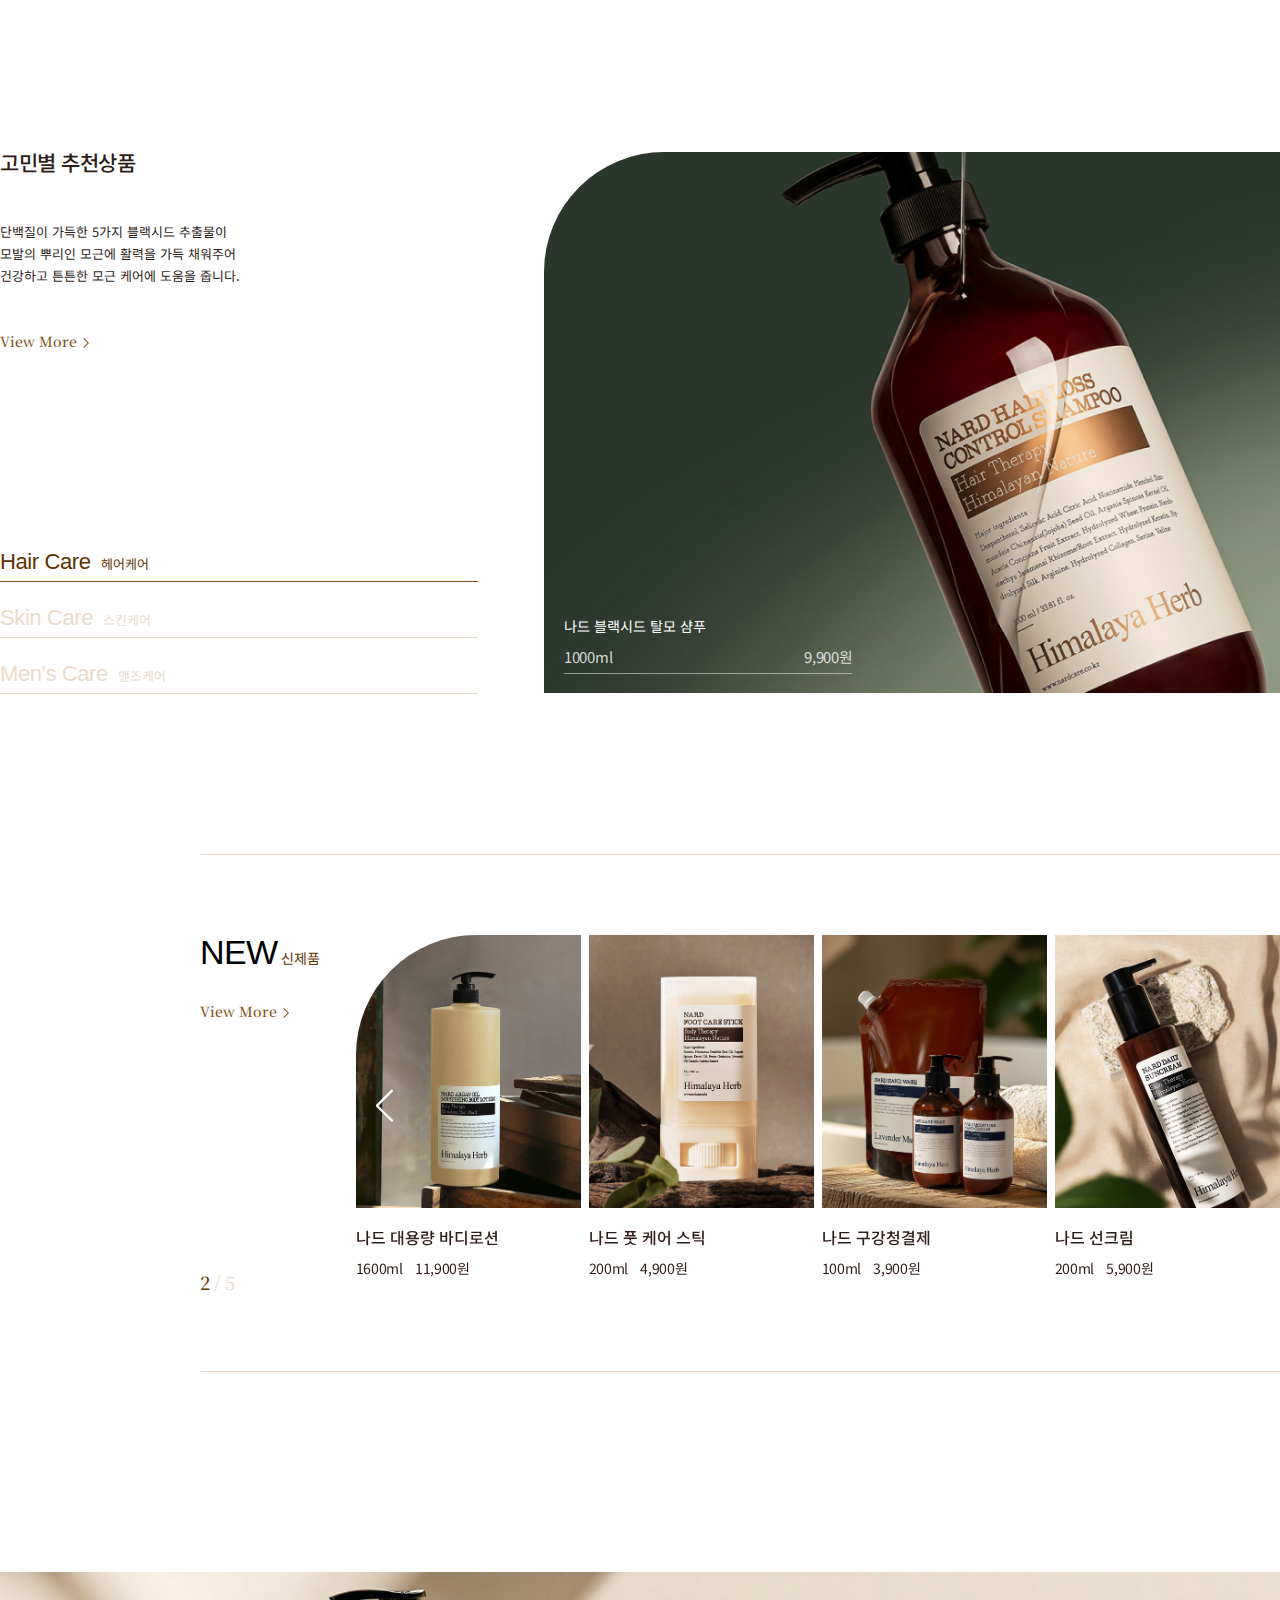
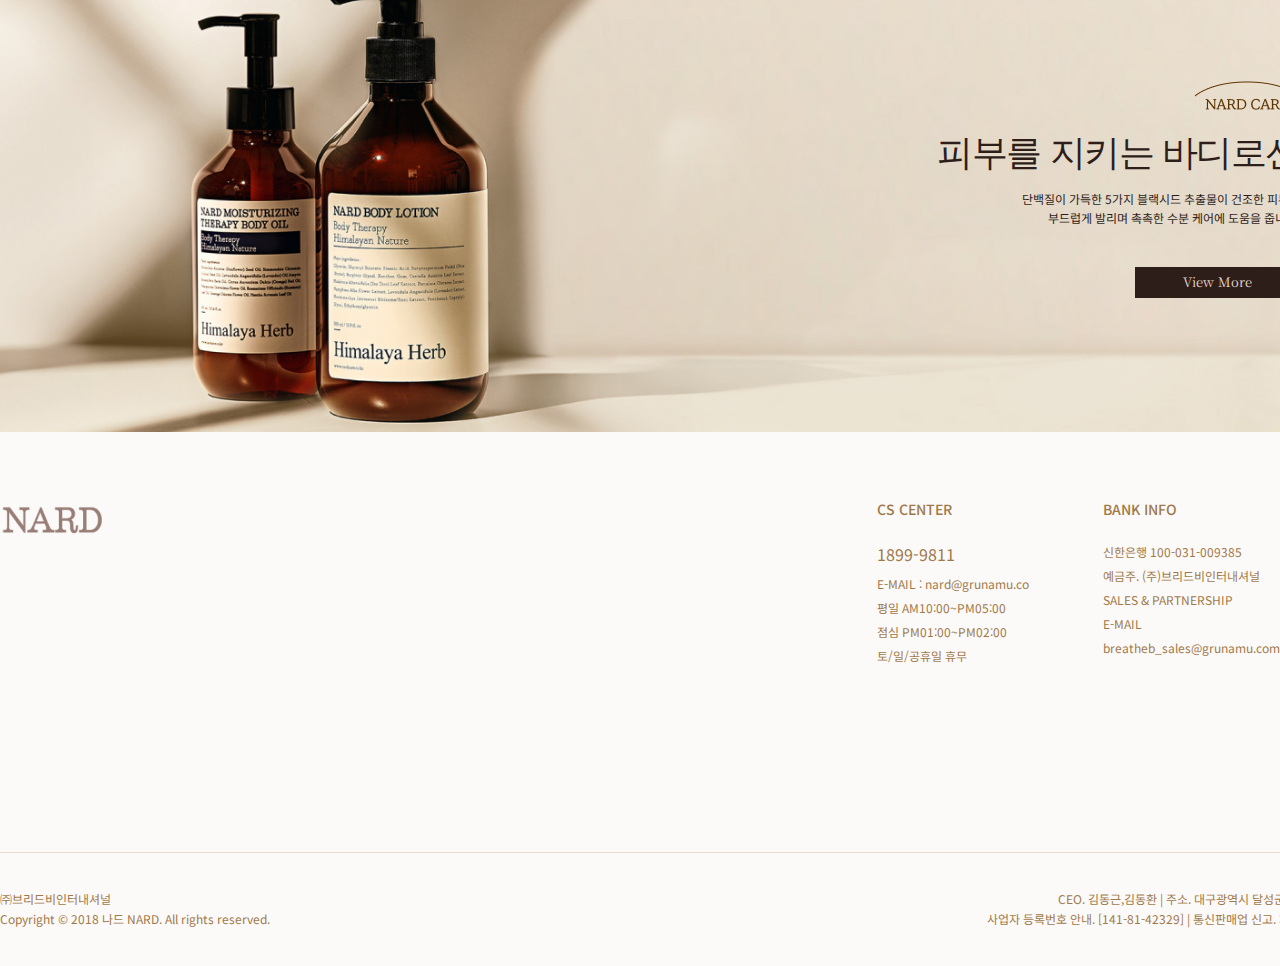
==== commit b25b64ed: "Add files via upload" ====
--- a/index.html
+++ b/index.html
@@ -24,62 +24,63 @@
 </head>
 <body>
     <!-- 1. HEADER -->
-    <header>
-        <h1><a href="./index.html"><img src="./images/nard_logo_w.png" alt="로고"></a></h1>
-        <nav>
-            <div class="category_wrap">
-                <a href="#">Category</a>
-                <div class="category_popup">
-                    <ul>
-                        <li><a href="./product_list.html">헤어</a></li>
-                        <li><a href="./product_list.html">바디</a></li>
-                        <li><a href="./product_list.html">페이스</a></li>
-                        <li><a href="./product_list.html">베이비</a></li>
-                        <li><a href="./product_list.html">라이프스타일</a></li>
-                    </ul>
-                </div>
-            </div>
-            <div class="sale_wrap">
-                <a href="#">Sale</a>
-                <div class="sale_popup">
-                    <ul>
-                        <li><a href="#">2,025원 이벤트</a></li>
-                        <li><a href="#">리필제품 할인</a></li>
-                        <li><a href="#">단독핫딜</a></li>
-                        <li><a href="#">클리어런스</a></li>
-                        <li><a href="#">베스트 1+1</a></li>
-                    </ul>
-                </div>
-            </div>
-            <a href="#" class="h_membership">Membership</a>
-        </nav>
-        <div class="h_right">
-            <a href="#" class="login"><img src="./images/icon_login.png" alt="로그인"></a>
-            <a href="#" class="shopping"><img src="./images/icon_shopping.png" alt="장바구니 바로가기"></a>
-            <div class="search">
-                <a href="#"><img src="./images/icon_search.png" alt="검색하기"></a>
-                <!-- 검색하기 클릭 시 뜨는 검색팝업 영역 -->
-                <div class="search_popup">
-                    <div class="search_wrap">
-                        <form action="#" method="get" id="searchFrm">
-                            <input type="text" name="user_search" id="user_search" placeholder="검색어를 입력해주세요">
-                            <button type="button" id="search_btn"><img src="./images/icon_search.png" alt="검색버튼"></button>
-                        </form>
+        <!-- 1. HEADER -->
+        <header>
+            <h1><a href="./index.html"><img src="./images/nard_logo_w.png" alt="로고"></a></h1>
+            <nav>
+                <div class="category_wrap">
+                    <a href="./product_list.html">Category</a>
+                    <div class="category_popup">
                         <ul>
-                            <li class="search_t">인기 검색어</li>
-                            <li>퍼퓸드헤어바디</li>
-                            <li>블랙시드 탈모샴푸</li>
-                            <li>히말라야 허브 트리트먼트</li>
+                            <li><a href="./product_list.html">헤어</a></li>
+                            <li><a href="./product_list.html">바디</a></li>
+                            <li><a href="./product_list.html">페이스</a></li>
+                            <li><a href="./product_list.html">베이비</a></li>
+                            <li><a href="./product_list.html">라이프스타일</a></li>
                         </ul>
-                        <a href="#" class="close">
-                            <span>닫기</span>
-                            <img src="./images/icon_arrow_bottom.png" alt="">
-                        </a>
-                    </div>
-                </div>
-            </div>
-        </div>
-    </header>
+                    </div>
+                </div>
+                <div class="sale_wrap">
+                    <a href="./product_list.html">Sale</a>
+                    <div class="sale_popup">
+                        <ul>
+                            <li><a href="#">2,025원 이벤트</a></li>
+                            <li><a href="#">리필제품 할인</a></li>
+                            <li><a href="#">단독핫딜</a></li>
+                            <li><a href="#">클리어런스</a></li>
+                            <li><a href="#">베스트 1+1</a></li>
+                        </ul>
+                    </div>
+                </div>
+                <a href="./product_list.html" class="h_membership">Membership</a>
+            </nav>
+            <div class="h_right">
+                <a href="#" class="login"><img src="./images/icon_login.png" alt="로그인"></a>
+                <a href="#" class="shopping"><img src="./images/icon_shopping.png" alt="장바구니 바로가기"></a>
+                <div class="search">
+                    <a href="#"><img src="./images/icon_search.png" alt="검색하기"></a>
+                    <!-- 검색하기 클릭 시 뜨는 검색팝업 영역 -->
+                    <div class="search_popup">
+                        <div class="search_wrap">
+                            <form action="#" method="get" id="searchFrm">
+                                <input type="text" name="user_search" id="user_search" placeholder="검색어를 입력해주세요">
+                                <button type="button" id="search_btn"><img src="./images/icon_search.png" alt="검색버튼"></button>
+                            </form>
+                            <ul>
+                                <li class="search_t">인기 검색어</li>
+                                <li>퍼퓸드헤어바디</li>
+                                <li>블랙시드 탈모샴푸</li>
+                                <li>히말라야 허브 트리트먼트</li>
+                            </ul>
+                            <a href="#" class="close">
+                                <span>닫기</span>
+                                <img src="./images/icon_arrow_bottom.png" alt="">
+                            </a>
+                        </div>
+                    </div>
+                </div>
+            </div>
+        </header>
     <main>
         <!-- ================================================2. 메인 BNR -->
         <div class="bnr">
